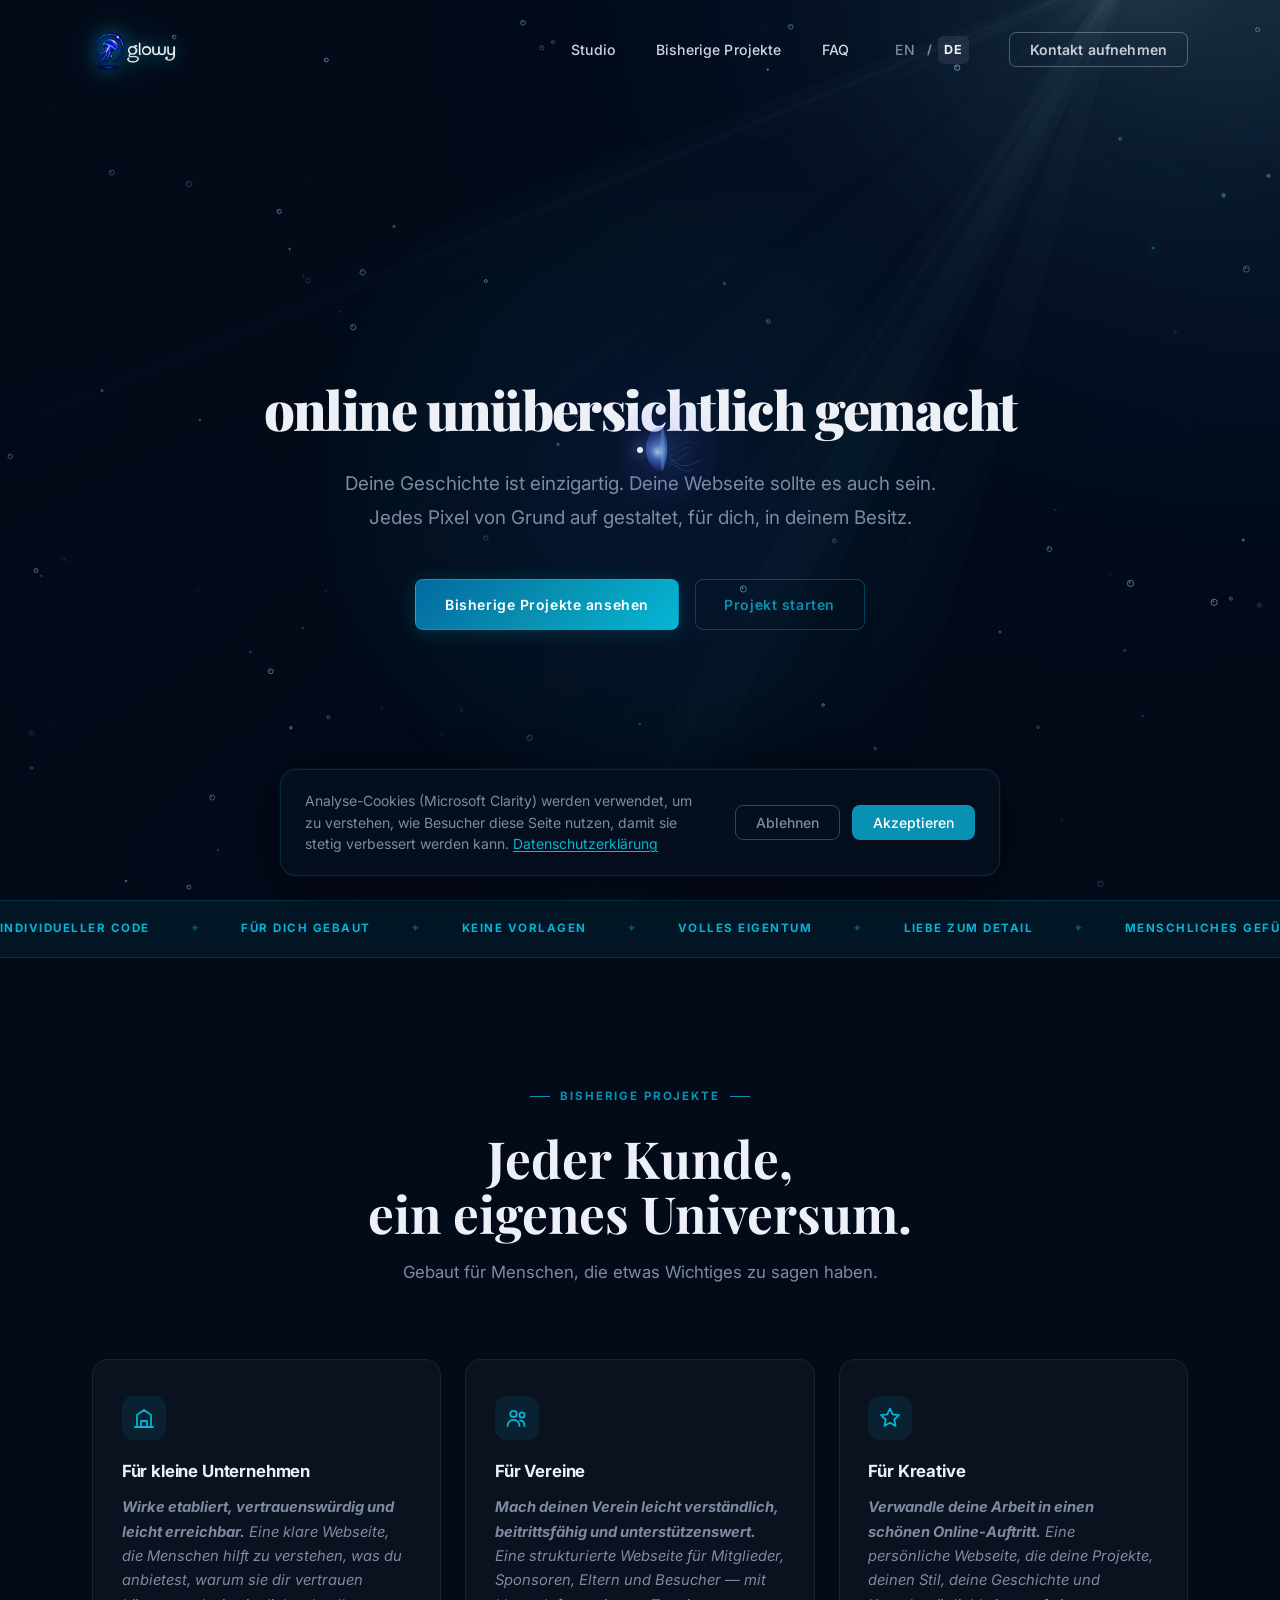
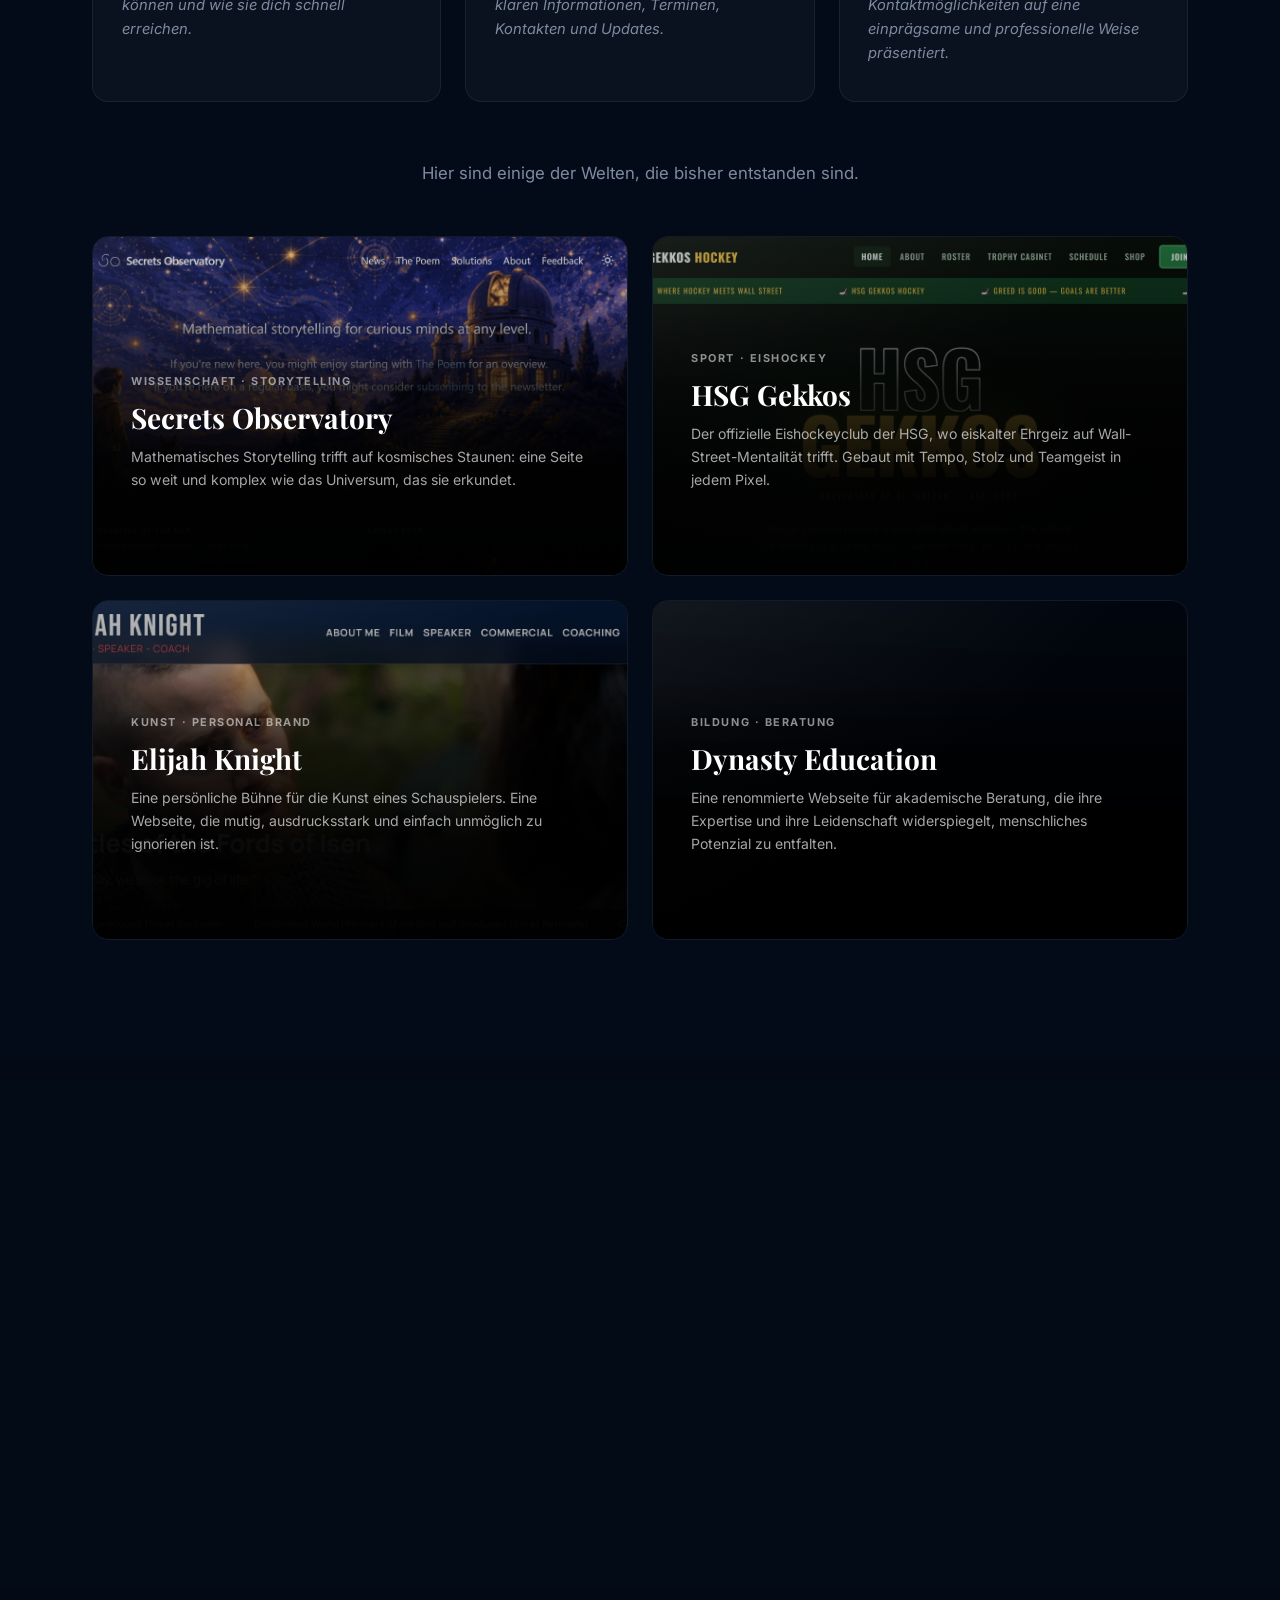
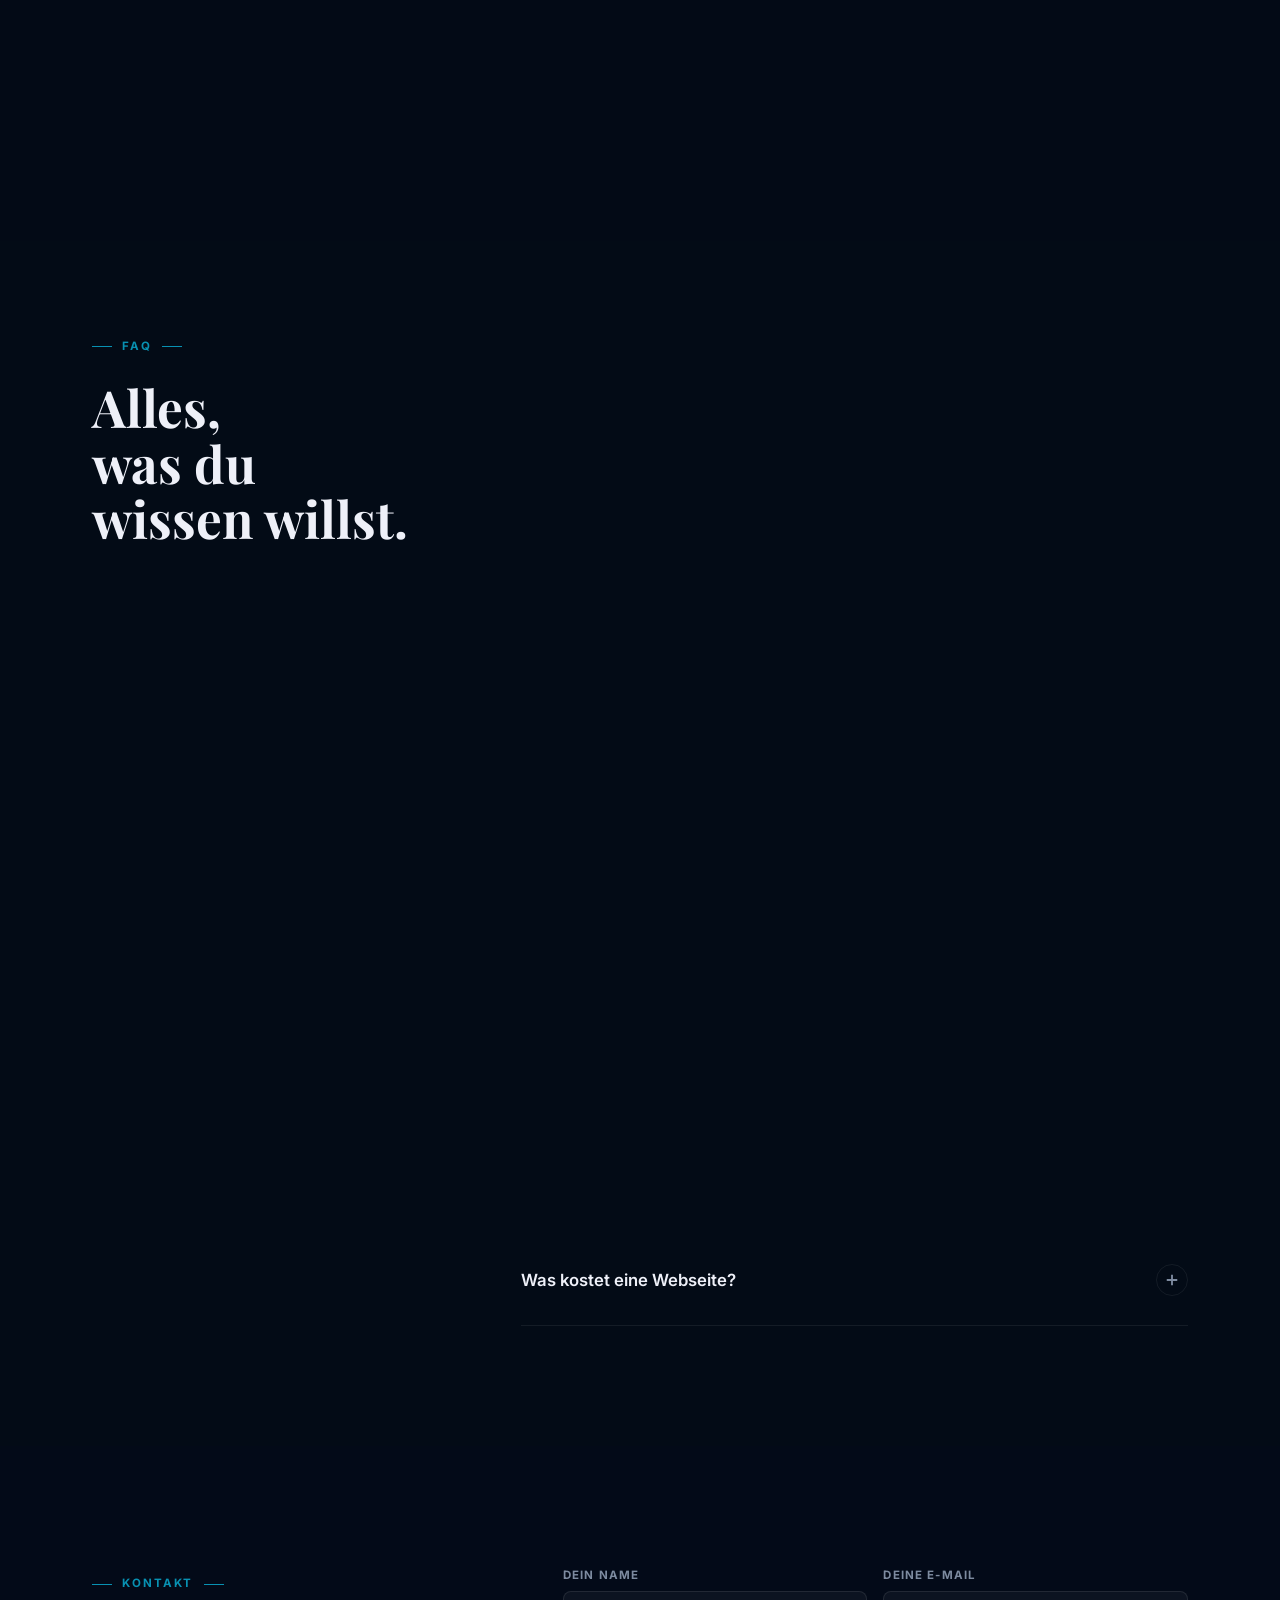
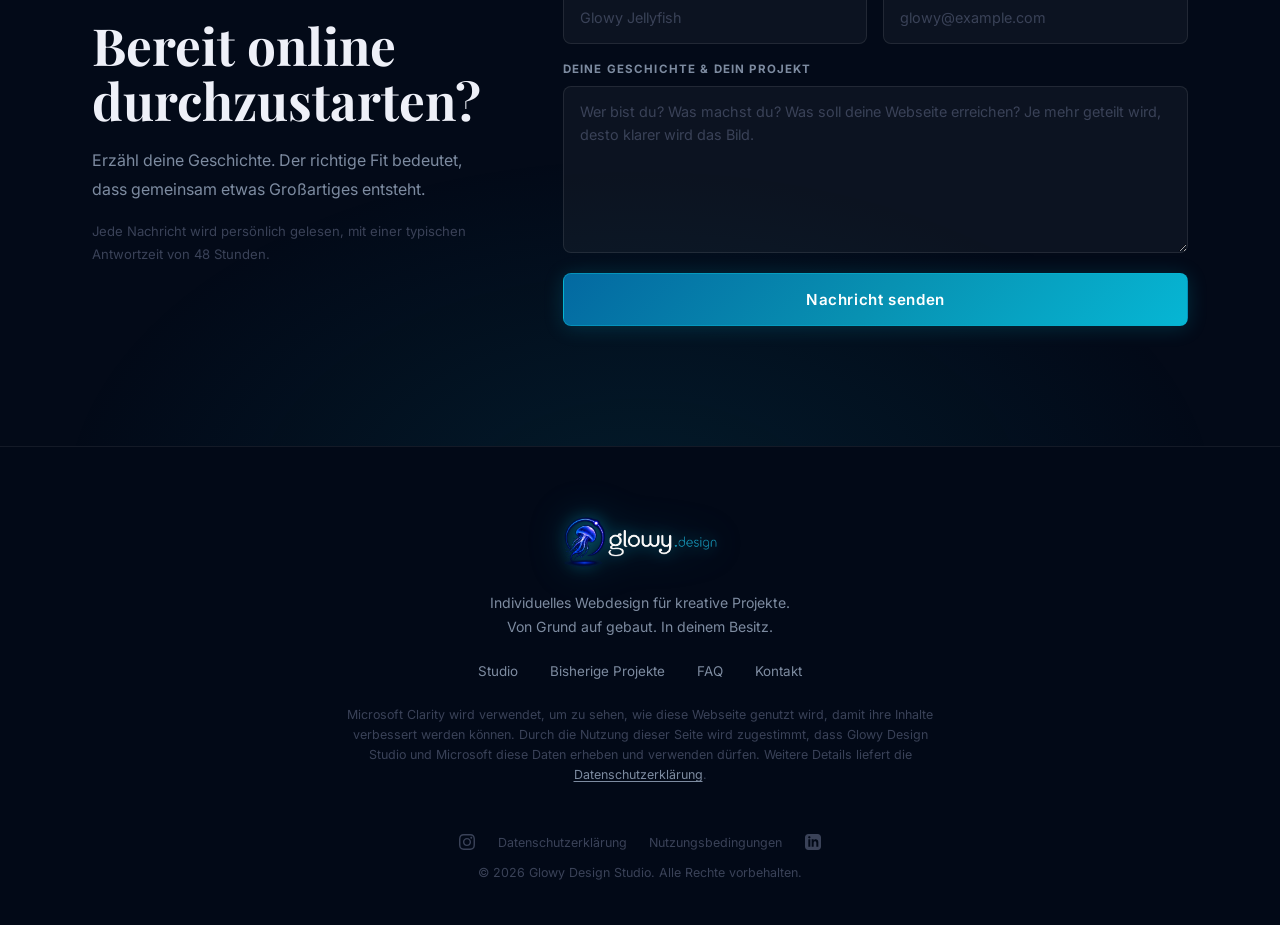
==== de/index.html @ 12031806 "german text adjusted" ====
<!DOCTYPE html>
<html lang="de">
<head>
  <meta charset="UTF-8">
  <meta name="viewport" content="width=device-width, initial-scale=1.0">
  <title>Glowy Design Studio │ Individuelles Webdesign für Kreative</title>
  <meta name="description" content="Individuelle Webseiten für Wissenschaftler, Sportler, Künstler und Kreative. Von Grund auf gebaut, auf dich zugeschnitten, in deinem Besitz.">
  <link rel="canonical" href="https://glowy.design/de/">
  <link rel="alternate" hreflang="en" href="https://glowy.design/">
  <link rel="alternate" hreflang="de" href="https://glowy.design/de/">
  <link rel="alternate" hreflang="x-default" href="https://glowy.design/">
  <meta name="robots" content="index, follow">
  <meta name="theme-color" content="#030a18">
  <meta property="og:type" content="website">
  <meta property="og:site_name" content="Glowy Design Studio">
  <meta property="og:title" content="Glowy Design Studio │ Individuelles Webdesign für Kreative">
  <meta property="og:description" content="Individuelle Webseiten für Wissenschaftler, Sportler, Künstler und Kreative. Von Grund auf gebaut, auf dich zugeschnitten, in deinem Besitz.">
  <meta property="og:url" content="https://glowy.design/de/">
  <meta property="og:image" content="https://glowy.design/Assets/Logo/LogoGlowyDesign.jpg">
  <meta property="og:locale" content="de_DE">
  <meta property="og:locale:alternate" content="en_US">
  <meta name="twitter:card" content="summary_large_image">
  <meta name="twitter:title" content="Glowy Design Studio │ Individuelles Webdesign für Kreative">
  <meta name="twitter:description" content="Individuelle Webseiten für Wissenschaftler, Sportler, Künstler und Kreative. Von Grund auf gebaut, auf dich zugeschnitten, in deinem Besitz.">
  <meta name="twitter:image" content="https://glowy.design/Assets/Logo/LogoGlowyDesign.jpg">
  <link rel="icon" href="../Assets/Logo/transparentglowyfavicon.png" type="image/png">
  <link rel="preconnect" href="https://fonts.googleapis.com">
  <link rel="preconnect" href="https://fonts.gstatic.com" crossorigin>
  <link href="https://fonts.googleapis.com/css2?family=Playfair+Display:ital,wght@0,700;0,900;1,700&family=Inter:wght@300;400;500;600;700&display=swap" rel="stylesheet">
  <link rel="stylesheet" href="../style.css">
  <script type="application/ld+json">
  {
    "@context": "https://schema.org",
    "@type": "ProfessionalService",
    "name": "Glowy Design Studio",
    "url": "https://glowy.design/de/",
    "logo": "https://glowy.design/Assets/Logo/LogoGlowyDesign.jpg",
    "image": "https://glowy.design/Assets/Logo/LogoGlowyDesign.jpg",
    "description": "Individuelle Webseiten für Wissenschaftler, Sportler, Künstler und Kreative. Von Grund auf gebaut, auf dich zugeschnitten, in deinem Besitz.",
    "areaServed": "Worldwide",
    "availableLanguage": ["English", "German"],
    "sameAs": [
      "https://www.instagram.com/glowy.jellyfish?igsh=MWVpdTN0enRxMTg2bg==",
      "https://www.linkedin.com/company/glowy-design/"
    ]
  }
  </script>
</head>
<body>

  <div class="cursor" id="cursor"></div>
  <div class="cursor-ring" id="cursorRing"></div>

  <!-- NAV -->
  <nav id="navbar">
    <div class="nav-container">
      <a href="#hero" class="logo-img"><img src="../Assets/Logo/transparentglowy.png" alt="Glowy Design Studio"></a>
      <ul class="nav-links" id="navLinks">
        <li class="mobile-nav-brand"><a href="#hero"><img src="../Assets/Logo/transparentglowy.png" alt="Glowy Design Studio"></a></li>
        <li><a href="about.html">Studio</a></li>
        <li><a href="#showcase">Bisherige Projekte</a></li>
        <li><a href="#faq">FAQ</a></li>
        <li class="nav-lang"><a href="../index.html" hreflang="en">EN</a><span class="nav-lang-sep">/</span><span class="active" aria-current="true">DE</span></li>
        <li><a href="#contact" class="nav-cta">Kontakt aufnehmen</a></li>
      </ul>
      <button class="nav-toggle" id="navToggle" aria-label="Menü">
        <span></span><span></span><span></span>
      </button>
    </div>
  </nav>

  <!-- HERO -->
  <section id="hero">
    <canvas id="particleCanvas"></canvas>
    <div class="hero-orb"></div>
    <div class="hero-content reveal">
      <h1 class="hero-headline">
        <span id="rotatingWord" class="hero-rotating" data-words="Aufregende Projekte|Wissenschaftler|Sportler|Künstler|Pädagogen|Musiker|Kreative">Aufregende Projekte</span><br>
        online unübersichtlich gemacht
      </h1>
      <p class="hero-sub">Deine Geschichte ist einzigartig. Deine Webseite sollte es auch sein.<br>Jedes Pixel von Grund auf gestaltet, für dich, in deinem Besitz.</p>
      <div class="hero-ctas">
        <a href="#showcase" class="btn btn-primary">Bisherige Projekte ansehen</a>
        <a href="#contact" class="btn btn-ghost">Projekt starten</a>
      </div>
    </div>
    <div class="hero-scroll"><div class="scroll-line"></div></div>
  </section>

  <!-- MARQUEE -->
  <div class="marquee-band" aria-hidden="true">
    <div class="marquee-track">
      <span>Individueller Code</span><span class="mdot">✦</span>
      <span>Für dich gebaut</span><span class="mdot">✦</span>
      <span>Keine Vorlagen</span><span class="mdot">✦</span>
      <span>Volles Eigentum</span><span class="mdot">✦</span>
      <span>Liebe zum Detail</span><span class="mdot">✦</span>
      <span>Menschliches Gefühl</span><span class="mdot">✦</span>
      <span>Du bist der König</span><span class="mdot">✦</span>
      <span>Individueller Code</span><span class="mdot">✦</span>
      <span>Für dich gebaut</span><span class="mdot">✦</span>
      <span>Keine Vorlagen</span><span class="mdot">✦</span>
      <span>Volles Eigentum</span><span class="mdot">✦</span>
      <span>Liebe zum Detail</span><span class="mdot">✦</span>
      <span>Menschliches Gefühl</span><span class="mdot">✦</span>
      <span>Du bist der König</span><span class="mdot">✦</span>
    </div>
  </div>

  <!-- SHOWCASE -->
  <section id="showcase">
    <div class="container">
      <div class="section-header reveal">
        <span class="eyebrow">Bisherige Projekte</span>
        <h2>Jeder Kunde,<br>ein eigenes Universum.</h2>
        <p class="section-sub">Gebaut für Menschen, die etwas Wichtiges zu sagen haben.</p>
      </div>

      <div class="client-types-grid">
        <div class="client-type-card reveal-item">
          <span class="client-type-icon">
            <svg width="24" height="24" viewBox="0 0 24 24" fill="none" stroke="currentColor" stroke-width="1.8" stroke-linecap="round" stroke-linejoin="round"><path d="M3 21h18M5 21V9l7-5 7 5v12M9 21v-6h6v6"/></svg>
          </span>
          <h4>Für kleine Unternehmen</h4>
          <p><strong>Wirke etabliert, vertrauenswürdig und leicht erreichbar.</strong> Eine klare Webseite, die Menschen hilft zu verstehen, was du anbietest, warum sie dir vertrauen können und wie sie dich schnell erreichen.</p>
        </div>
        <div class="client-type-card reveal-item">
          <span class="client-type-icon">
            <svg width="24" height="24" viewBox="0 0 24 24" fill="none" stroke="currentColor" stroke-width="1.8" stroke-linecap="round" stroke-linejoin="round"><circle cx="8.5" cy="8" r="3.2"/><circle cx="17" cy="9" r="2.6"/><path d="M2.5 20c0-3.6 2.7-6.2 6-6.2s6 2.6 6 6.2"/><path d="M15 14.3c2.6.2 4.5 2.5 4.5 5.7"/></svg>
          </span>
          <h4>Für Vereine</h4>
          <p><strong>Mach deinen Verein leicht verständlich, beitrittsfähig und unterstützenswert.</strong> Eine strukturierte Webseite für Mitglieder, Sponsoren, Eltern und Besucher — mit klaren Informationen, Terminen, Kontakten und Updates.</p>
        </div>
        <div class="client-type-card reveal-item">
          <span class="client-type-icon">
            <svg width="24" height="24" viewBox="0 0 24 24" fill="none" stroke="currentColor" stroke-width="1.8" stroke-linecap="round" stroke-linejoin="round"><path d="M12 2.5l2.7 5.9 6.3.7-4.7 4.4 1.3 6.4-5.6-3.2-5.6 3.2 1.3-6.4-4.7-4.4 6.3-.7z"/></svg>
          </span>
          <h4>Für Kreative</h4>
          <p><strong>Verwandle deine Arbeit in einen schönen Online-Auftritt.</strong> Eine persönliche Webseite, die deine Projekte, deinen Stil, deine Geschichte und Kontaktmöglichkeiten auf eine einprägsame und professionelle Weise präsentiert.</p>
        </div>
      </div>

      <p class="showcase-lead reveal">Hier sind einige der Welten, die bisher entstanden sind.</p>

      <div class="projects-grid">

        <a href="https://secretsobservatory.com/" target="_blank" rel="noopener" class="project-card reveal-item">
          <div class="card-bg" style="background-image:linear-gradient(rgba(0,0,0,0.15),rgba(0,0,0,0.15)),url('../Assets/SecretsObservatory.png');background-size:cover;background-position:center top;"></div>
          <div class="card-shine"></div>
          <div class="card-content">
            <span class="card-tag">Wissenschaft · Storytelling</span>
            <h3>Secrets Observatory</h3>
            <p>Mathematisches Storytelling trifft auf kosmisches Staunen: eine Seite so weit und komplex wie das Universum, das sie erkundet.</p>
            <span class="card-link">Website besuchen <svg width="14" height="14" viewBox="0 0 24 24" fill="none" stroke="currentColor" stroke-width="2.5"><path d="M7 17L17 7M17 7H7M17 7v10"/></svg></span>
          </div>
        </a>

        <a href="https://flairysky.github.io/gekkos/" target="_blank" rel="noopener" class="project-card reveal-item">
          <div class="card-bg" style="background-image:linear-gradient(rgba(0,0,0,0.2),rgba(0,0,0,0.2)),url('../Assets/IcehockeyTeam.png');background-size:cover;background-position:center top;"></div>
          <div class="card-shine"></div>
          <div class="card-content">
            <span class="card-tag">Sport · Eishockey</span>
            <h3>HSG Gekkos</h3>
            <p>Der offizielle Eishockeyclub der HSG, wo eiskalter Ehrgeiz auf Wall-Street-Mentalität trifft. Gebaut mit Tempo, Stolz und Teamgeist in jedem Pixel.</p>
            <span class="card-link">Website besuchen <svg width="14" height="14" viewBox="0 0 24 24" fill="none" stroke="currentColor" stroke-width="2.5"><path d="M7 17L17 7M17 7H7M17 7v10"/></svg></span>
          </div>
        </a>

        <a href="https://actorelijahknight.github.io/ActorEliah/" target="_blank" rel="noopener" class="project-card reveal-item">
          <div class="card-bg" style="background-image:linear-gradient(rgba(0,0,0,0.28),rgba(0,0,0,0.28)),url('../Assets/EliahKnight.png');background-size:cover;background-position:center top;"></div>
          <div class="card-shine"></div>
          <div class="card-content">
            <span class="card-tag">Kunst · Personal Brand</span>
            <h3>Elijah Knight</h3>
            <p>Eine persönliche Bühne für die Kunst eines Schauspielers. Eine Webseite, die mutig, ausdrucksstark und einfach unmöglich zu ignorieren ist.</p>
            <span class="card-link">Website besuchen <svg width="14" height="14" viewBox="0 0 24 24" fill="none" stroke="currentColor" stroke-width="2.5"><path d="M7 17L17 7M17 7H7M17 7v10"/></svg></span>
          </div>
        </a>

        <a href="https://dynastyeducation.org/" target="_blank" rel="noopener" class="project-card reveal-item">
          <div class="card-bg" style="background-image:linear-gradient(rgba(0,0,0,0.42),rgba(0,0,0,0.42)),url('../Assets/DynastyEducation.png');background-size:cover;background-position:center top;"></div>
          <div class="card-shine"></div>
          <div class="card-content">
            <span class="card-tag">Bildung · Beratung</span>
            <h3>Dynasty Education</h3>
            <p>Eine renommierte Webseite für akademische Beratung, die ihre Expertise und ihre Leidenschaft widerspiegelt, menschliches Potenzial zu entfalten.</p>
            <span class="card-link">Website besuchen <svg width="14" height="14" viewBox="0 0 24 24" fill="none" stroke="currentColor" stroke-width="2.5"><path d="M7 17L17 7M17 7H7M17 7v10"/></svg></span>
          </div>
        </a>

      </div>
    </div>
  </section>

  <!-- TESTIMONIALS -->
  <section id="testimonials">
    <div class="container">
      <div class="section-header reveal">
        <span class="eyebrow">Referenzen</span>
        <h2>Was Kunden<br>sagen.</h2>
      </div>
      <div class="testimonial-grid">
        <div class="testimonial-card reveal-item">
          <span class="quote-mark" aria-hidden="true">
            <svg width="30" height="24" viewBox="0 0 30 24" fill="currentColor"><path d="M0 24V13.8C0 5.4 4.8 0.6 12.6 0L13.5 3.6C8.4 4.5 6 7.2 6 11.4H12.6V24H0ZM17.4 24V13.8C17.4 5.4 22.2 0.6 30 0L30.9 3.6C25.8 4.5 23.4 7.2 23.4 11.4H30V24H17.4Z"/></svg>
          </span>
          <p class="testimonial-text">„Arbeiten zusammen war so reibungs- und problemlos, dass ich dich einfach jedem immer weiter empfehlen muss.“</p>
          <div class="testimonial-author">
            <span class="testimonial-name">Elijah Knight</span>
            <span class="testimonial-role">Schauspieler</span>
          </div>
        </div>
      </div>
    </div>
  </section>

  <!-- FAQ -->
  <section id="faq">
    <div class="container">
      <div class="faq-layout">
        <div class="faq-header reveal-left">
          <span class="eyebrow">FAQ</span>
          <h2>Alles,<br>was du<br>wissen willst.</h2>
        </div>
        <div class="faq-items">

          <div class="faq-item reveal-item">
            <button class="faq-q" aria-expanded="false">
              Wie funktioniert das?
              <span class="faq-icon">
                <svg width="18" height="18" viewBox="0 0 24 24" fill="none" stroke="currentColor" stroke-width="2.5"><path d="M12 5v14M5 12h14"/></svg>
              </span>
            </button>
            <div class="faq-a">
              <div class="faq-ai">
                <p>Der Prozess dreht sich vollständig um dich — keine Vorlage, kein Trend, kein Algorithmus. So läuft es ab:</p>
                <ul>
                  <li><strong>Tiefes Verständnis.</strong> Der Anfang ist, dich kennenzulernen: deine Persönlichkeit, deine Ziele und deine Ästhetik. Was du der Welt mitteilen möchtest, wird verstanden, bevor auch nur eine Zeile geschrieben wird.</li>
                  <li><strong>Von Grund auf gebaut.</strong> Jede Zeile Code, jede Designentscheidung, jede Animation wird von Grund auf erschaffen. Vorlagen oder vorgefertigte Komponenten kommen niemals zum Einsatz.</li>
                  <li><strong>Du besitzt alles vollständig.</strong> Sobald deine Seite fertig ist, werden dir alle Dateien übergeben. Sie gehört dir, ohne Bedingungen, ohne Plattformbindung.</li>
                  <li><strong>Du hast die Kontrolle.</strong> Aktualisiere sie selbst, wann immer du willst, oder gib es für eine kleine monatliche Gebühr in Auftrag. Geschickte Inhalte (News, Fotos, Updates) werden schnell und schön umgesetzt.</li>
                  <li><strong>Analytics, die wirklich zählen.</strong> Tracking wird eingerichtet, damit du genau siehst, wie deine Seite performt. So siehst du, wer sie besucht, womit sie sich beschäftigen und wo du dich verbessern kannst. Daten treiben jede Weiterentwicklung an.</li>
                  <li><strong>Stetige Weiterentwicklung.</strong> Während du wächst, kann deine Webseite mitwachsen. Unterstützung steht jederzeit für Anpassungen und neue Kapitel zur Verfügung, wann immer sie gebraucht wird.</li>
                </ul>
              </div>
            </div>
          </div>

          <div class="faq-item reveal-item">
            <button class="faq-q" aria-expanded="false">
              Warum Glowy Design Studio?
              <span class="faq-icon">
                <svg width="18" height="18" viewBox="0 0 24 24" fill="none" stroke="currentColor" stroke-width="2.5"><path d="M12 5v14M5 12h14"/></svg>
              </span>
            </button>
            <div class="faq-a">
              <div class="faq-ai">
                <p>Es gibt viele Designer da draußen. Das macht Glowy Design anders:</p>
                <ul>
                  <li><strong>Das menschliche Gefühl, das KI nicht ersetzen kann.</strong> KI kann eine Webseite in Sekunden generieren. Sie kann jedoch deine Geschichte, deine Nuancen und deine Vision nicht verstehen. Menschliches Verständnis schon und genau das kommt hier zum Einsatz.</li>
                  <li><strong>Niemals Vorlagen.</strong> Deine Webseite wird nie wie die eines anderen aussehen. Alles wird individuell für dich von Grund auf entworfen und gebaut.</li>
                  <li><strong>Du besitzt alles.</strong> Das ist kein Plattform-Abo. Du erhältst die vollständige Codebasis und besitzt sie uneingeschränkt.</li>
                  <li><strong>Besessene Liebe zum Detail.</strong> Ein Blick auf die bisherigen Arbeiten zeigt es: jedes Element, jede Interaktion ist bewusst gestaltet. Veröffentlicht wird nur, worauf man stolz sein kann.</li>
                  <li><strong>Marketing inklusive.</strong> Eine schöne Webseite ist nur die halbe Geschichte. Gebaut wird mit deiner Zielgruppe im Blick, damit deine Seite hart für dich arbeitet.</li>
                  <li><strong>Schnelle, reaktionsfreudige Updates.</strong> Musst du News hinzufügen, eine Bio auffrischen oder einen Abschnitt aktualisieren? Deine Seite bleibt schnell und aktuell.</li>
                </ul>
              </div>
            </div>
          </div>

          <div class="faq-item reveal-item">
            <button class="faq-q" aria-expanded="false">
              Wird jedes Projekt angenommen?
              <span class="faq-icon">
                <svg width="18" height="18" viewBox="0 0 24 24" fill="none" stroke="currentColor" stroke-width="2.5"><path d="M12 5v14M5 12h14"/></svg>
              </span>
            </button>
            <div class="faq-a">
              <div class="faq-ai">
                <p>Ehrlich gesagt? Nein — und zwar mit Stolz.</p>
                <p>Nur sehr wenige Projekte werden angenommen, weil jeder Kunde volle, ungeteilte Aufmerksamkeit verdient. Die Auswahl erfolgt sorgfältig — nicht um exklusiv zu wirken, sondern weil Qualität echten Fokus und eine echte Verbindung erfordert.</p>
                <p>Bevor überhaupt etwas beginnt, sollen deine Welt, dein Publikum und deine Ambitionen wirklich verstanden werden. Wie die bisherigen Arbeiten zeigen, wird auf jedes kleine Detail, jede Nuance, jedes Element bis zur Perfektion geachtet. Dieses Maß an Sorgfalt ist schlicht nicht möglich, wenn Dutzende Projekte gleichzeitig jongliert werden.</p>
                <p>Wenn du deine Arbeit ernst nimmst und einen Webauftritt möchtest, der das widerspiegelt, ist eine Nachricht jederzeit willkommen.</p>
              </div>
            </div>
          </div>

          <div class="faq-item reveal-item">
            <button class="faq-q" aria-expanded="false">
              Wie sieht das Preismodell aus?
              <span class="faq-icon">
                <svg width="18" height="18" viewBox="0 0 24 24" fill="none" stroke="currentColor" stroke-width="2.5"><path d="M12 5v14M5 12h14"/></svg>
              </span>
            </button>
            <div class="faq-a">
              <div class="faq-ai">
                <p>Da jedes Projekt sehr individuell ist, gibt es kein einzelnes, standardisiertes Preismodell.</p>
                <p>Die individuellen Bedürfnisse und Erwartungen jedes Kunden stehen im Vordergrund, weshalb die Details jedes Projekts persönlich besprochen werden.</p>
              </div>
            </div>
          </div>

          <div class="faq-item reveal-item">
            <button class="faq-q" aria-expanded="false">
              Kommen KI-Tools bei der Arbeit zum Einsatz?
              <span class="faq-icon">
                <svg width="18" height="18" viewBox="0 0 24 24" fill="none" stroke="currentColor" stroke-width="2.5"><path d="M12 5v14M5 12h14"/></svg>
              </span>
            </button>
            <div class="faq-a">
              <div class="faq-ai">
                <p>Ja, denn darauf zu verzichten würde zu Ineffizienzen, deutlich höheren Kosten für Kunden und verpassten Chancen führen.</p>
                <p>Der eigentliche Mehrwert liegt jedoch in dem persönlichen Gefühl und im Verständnis, nicht in dem, was KI-Tools erzeugen. Diese kommen gezielt zum Einsatz, um den Workflow zu optimieren und schneller zu iterieren, unter anderem.</p>
              </div>
            </div>
          </div>

          <div class="faq-item reveal-item">
            <button class="faq-q" aria-expanded="false">
              Gehört mir die Webseite, sobald sie fertig ist?
              <span class="faq-icon">
                <svg width="18" height="18" viewBox="0 0 24 24" fill="none" stroke="currentColor" stroke-width="2.5"><path d="M12 5v14M5 12h14"/></svg>
              </span>
            </button>
            <div class="faq-a">
              <div class="faq-ai">
                <p>Ja. Deine Webseite gehört vollständig dir. Du besitzt den Code, die Inhalte, die Design-Assets und alle finalen Dateien, die für dein Projekt erstellt wurden.</p>
              </div>
            </div>
          </div>

          <div class="faq-item reveal-item">
            <button class="faq-q" aria-expanded="false">
              Kommen Vorlagen zum Einsatz?
              <span class="faq-icon">
                <svg width="18" height="18" viewBox="0 0 24 24" fill="none" stroke="currentColor" stroke-width="2.5"><path d="M12 5v14M5 12h14"/></svg>
              </span>
            </button>
            <div class="faq-a">
              <div class="faq-ai">
                <p>Nein. Generische Vorlagen werden nicht einfach ausgefüllt. Jede Webseite wird individuell um dein Projekt, deine Geschichte und dein Publikum herum gestaltet.</p>
              </div>
            </div>
          </div>

          <div class="faq-item reveal-item">
            <button class="faq-q" aria-expanded="false">
              Kann die Webseite mehrsprachig sein?
              <span class="faq-icon">
                <svg width="18" height="18" viewBox="0 0 24 24" fill="none" stroke="currentColor" stroke-width="2.5"><path d="M12 5v14M5 12h14"/></svg>
              </span>
            </button>
            <div class="faq-a">
              <div class="faq-ai">
                <p>Ja. Mehrsprachige Webseiten können für Kunden erstellt werden, die ein Publikum in verschiedenen Sprachen erreichen möchten, zum Beispiel Englisch und Deutsch, oder Deutsch und Französisch.</p>
              </div>
            </div>
          </div>

          <div class="faq-item reveal-item">
            <button class="faq-q" aria-expanded="false">
              Gibt es auch Unterstützung bei Text und Struktur?
              <span class="faq-icon">
                <svg width="18" height="18" viewBox="0 0 24 24" fill="none" stroke="currentColor" stroke-width="2.5"><path d="M12 5v14M5 12h14"/></svg>
              </span>
            </button>
            <div class="faq-a">
              <div class="faq-ai">
                <p>Ja. Unterstützung gibt es bei der Struktur, der Botschaft und den Formulierungen der Webseite, damit Besucher schnell verstehen, wer du bist, was du anbietest und wie sie dich erreichen können.</p>
              </div>
            </div>
          </div>

          <div class="faq-item reveal-item">
            <button class="faq-q" aria-expanded="false">
              Gibt es Support nach dem Launch?
              <span class="faq-icon">
                <svg width="18" height="18" viewBox="0 0 24 24" fill="none" stroke="currentColor" stroke-width="2.5"><path d="M12 5v14M5 12h14"/></svg>
              </span>
            </button>
            <div class="faq-a">
              <div class="faq-ai">
                <p>Ja. Monatliche, wöchentliche und Priority-Care-Pläne stehen für Kunden bereit, die regelmäßige Updates, Wartung oder Support wünschen, nachdem die Webseite online ist.</p>
              </div>
            </div>
          </div>

          <div class="faq-item reveal-item">
            <button class="faq-q" aria-expanded="false">
              Was kostet eine Webseite?
              <span class="faq-icon">
                <svg width="18" height="18" viewBox="0 0 24 24" fill="none" stroke="currentColor" stroke-width="2.5"><path d="M12 5v14M5 12h14"/></svg>
              </span>
            </button>
            <div class="faq-a">
              <div class="faq-ai">
                <p>Projekte starten in der Regel bei <strong>CHF 990</strong> für eine reduzierte One-Page-Webseite. Die meisten vollständigen Webseiten liegen zwischen <strong>CHF 2'500 und CHF 4'500</strong>, abhängig von der Anzahl der Seiten, dem Inhalt, Animationen und technischen Anforderungen.</p>
                <p>Vollwertige Flagship-Markenerlebnisse, inklusive individueller visueller Ausrichtung, Logo-Verfeinerung, Animationen oder mehrsprachigem Setup, starten in der Regel bei <strong>CHF 4'500</strong>.</p>
                <p>Nach einem kurzen Gespräch erhältst du ein klares Festpreisangebot, bevor das Projekt beginnt.</p>
              </div>
            </div>
          </div>

        </div>
      </div>
    </div>
  </section>

  <!-- CONTACT -->
  <section id="contact">
    <div class="contact-glow"></div>
    <div class="container">
      <div class="contact-layout">
        <div class="contact-info reveal-left">
          <span class="eyebrow">Kontakt</span>
          <h2>Bereit online<br>durchzustarten?</h2>
          <p>Erzähl deine Geschichte. Der richtige Fit bedeutet, dass gemeinsam etwas Großartiges entsteht.</p>
          <p class="contact-note">Jede Nachricht wird persönlich gelesen, mit einer typischen Antwortzeit von 48 Stunden.</p>
        </div>
        <div class="reveal-right">
          <form action="https://formspree.io/f/xzdlgdgo" method="POST" class="contact-form">
            <div class="form-row">
              <div class="form-group">
                <label for="cf-name">Dein Name</label>
                <input type="text" id="cf-name" name="name" placeholder="Glowy Jellyfish" required>
              </div>
              <div class="form-group">
                <label for="cf-email">Deine E-Mail</label>
                <input type="email" id="cf-email" name="email" placeholder="glowy@example.com" required>
              </div>
            </div>
            <div class="form-group">
              <label for="cf-msg">Deine Geschichte &amp; dein Projekt</label>
              <textarea id="cf-msg" name="message" rows="6" placeholder="Wer bist du? Was machst du? Was soll deine Webseite erreichen? Je mehr geteilt wird, desto klarer wird das Bild." required></textarea>
            </div>
            <button type="submit" class="btn btn-primary btn-lg">Nachricht senden</button>
          </form>
        </div>
      </div>
    </div>
  </section>

  <!-- FOOTER -->
  <footer>
    <div class="container">
      <div class="footer-inner">
        <a href="#hero" class="footer-logo"><img src="../Assets/Logo/glowy_design_hex158FB0_TRUE_TRANSPARENT.png" alt="Glowy Design Studio"></a>
        <p class="footer-tagline">Individuelles Webdesign für kreative Projekte.<br>Von Grund auf gebaut. In deinem Besitz.</p>
        <nav class="footer-nav">
          <a href="#about">Studio</a>
          <a href="#showcase">Bisherige Projekte</a>
          <a href="#faq">FAQ</a>
          <a href="#contact">Kontakt</a>
        </nav>
        <p class="footer-clarity">Microsoft Clarity wird verwendet, um zu sehen, wie diese Webseite genutzt wird, damit ihre Inhalte verbessert werden können. Durch die Nutzung dieser Seite wird zugestimmt, dass Glowy Design Studio und Microsoft diese Daten erheben und verwenden dürfen. Weitere Details liefert die <a href="privacy.html">Datenschutzerklärung</a>.</p>
        <div class="footer-bottom">
          <nav class="footer-legal">
            <a href="https://www.instagram.com/glowy.jellyfish?igsh=MWVpdTN0enRxMTg2bg==" target="_blank" rel="noopener noreferrer" class="footer-social-link" aria-label="Glowy Design Studio auf Instagram">
              <svg xmlns="http://www.w3.org/2000/svg" width="16" height="16" viewBox="0 0 24 24" fill="currentColor" aria-hidden="true"><path d="M12 2.163c3.204 0 3.584.012 4.85.07 3.252.148 4.771 1.691 4.919 4.919.058 1.265.069 1.645.069 4.849 0 3.205-.012 3.584-.069 4.849-.149 3.225-1.664 4.771-4.919 4.919-1.266.058-1.644.07-4.85.07-3.204 0-3.584-.012-4.849-.07-3.26-.149-4.771-1.699-4.919-4.92-.058-1.265-.07-1.644-.07-4.849 0-3.204.013-3.583.07-4.849.149-3.227 1.664-4.771 4.919-4.919 1.266-.057 1.645-.069 4.849-.069zm0-2.163c-3.259 0-3.667.014-4.947.072-4.358.2-6.78 2.618-6.98 6.98-.059 1.281-.073 1.689-.073 4.948 0 3.259.014 3.668.072 4.948.2 4.358 2.618 6.78 6.98 6.98 1.281.058 1.689.072 4.948.072 3.259 0 3.668-.014 4.948-.072 4.354-.2 6.782-2.618 6.979-6.98.059-1.28.073-1.689.073-4.948 0-3.259-.014-3.667-.072-4.947-.196-4.354-2.617-6.78-6.979-6.98-1.281-.059-1.69-.073-4.949-.073zm0 5.838c-3.403 0-6.162 2.759-6.162 6.162s2.759 6.163 6.162 6.163 6.162-2.759 6.162-6.163c0-3.403-2.759-6.162-6.162-6.162zm0 10.162c-2.209 0-4-1.79-4-4 0-2.209 1.791-4 4-4s4 1.791 4 4c0 2.21-1.791 4-4 4zm6.406-11.845c-.796 0-1.441.645-1.441 1.44s.645 1.44 1.441 1.44c.795 0 1.439-.645 1.439-1.44s-.644-1.44-1.439-1.44z"/></svg>
            </a>
            <a href="privacy.html">Datenschutzerklärung</a>
            <a href="terms.html">Nutzungsbedingungen</a>
            <a href="https://www.linkedin.com/company/glowy-design/" target="_blank" rel="noopener noreferrer" class="footer-social-link" aria-label="Glowy Design Studio auf LinkedIn">
              <svg xmlns="http://www.w3.org/2000/svg" width="16" height="16" viewBox="0 0 24 24" fill="currentColor" aria-hidden="true"><path d="M19 0h-14c-2.761 0-5 2.239-5 5v14c0 2.761 2.239 5 5 5h14c2.762 0 5-2.239 5-5v-14c0-2.761-2.238-5-5-5zm-11 19h-3v-11h3v11zm-1.5-12.268c-.966 0-1.75-.79-1.75-1.764s.784-1.764 1.75-1.764 1.75.79 1.75 1.764-.783 1.764-1.75 1.764zm13.5 12.268h-3v-5.604c0-3.368-4-3.113-4 0v5.604h-3v-11h3v1.765c1.396-2.586 7-2.777 7 2.476v6.759z"/></svg>
            </a>
          </nav>
          <p class="footer-copy">© 2026 Glowy Design Studio. Alle Rechte vorbehalten.</p>
        </div>
      </div>
    </div>
  </footer>

  <!-- COOKIE BANNER -->
  <div id="cookieBanner" class="cookie-banner" role="region" aria-label="Cookie-Einwilligung">
    <div class="cookie-banner-inner">
      <p class="cookie-text">
        Analyse-Cookies (Microsoft Clarity) werden verwendet, um zu verstehen, wie Besucher diese Seite nutzen, damit sie stetig verbessert werden kann.
        <a href="privacy.html" class="cookie-link">Datenschutzerklärung</a>
      </p>
      <div class="cookie-actions">
        <button id="cookieReject" class="btn-cookie btn-cookie-reject">Ablehnen</button>
        <button id="cookieAccept" class="btn-cookie btn-cookie-accept">Akzeptieren</button>
      </div>
    </div>
  </div>

  <script src="../script.js"></script>
</body>
</html>
---- style.css ----
/* ===== VARIABLES & RESET ===== */
:root {
  --bg:       #030a18;
  --bg-alt:   #060f1e;
  --primary:  #0891b2;
  --p-dim:    rgba(8,145,178,0.12);
  --p-glow:   rgba(8,145,178,0.35);
  --accent:   #06B6D4;
  --text:     #EEF0F8;
  --muted:    #7D8BA0;
  --dim:      #3A4258;
  --card-bg:  rgba(255,255,255,0.03);
  --card-bd:  rgba(255,255,255,0.07);
  --fh:       'Playfair Display', Georgia, serif;
  --fb:       'Inter', system-ui, sans-serif;
  --mw:       1160px;
  --sp:       120px;
  --r:        16px;
  --ease:     0.35s ease;
}

*, *::before, *::after { box-sizing: border-box; margin: 0; padding: 0; }
html { scroll-behavior: smooth; font-size: 16px; }
body {
  background: var(--bg);
  color: var(--text);
  font-family: var(--fb);
  line-height: 1.7;
  overflow-x: hidden;
  -webkit-font-smoothing: antialiased;
}
a { color: inherit; text-decoration: none; }
ul { list-style: none; }
button { cursor: pointer; border: none; background: none; font-family: inherit; color: inherit; }
img, svg { display: block; }

/* ===== CUSTOM CURSOR ===== */
.cursor {
  width: 8px; height: 8px;
  background: var(--primary);
  border-radius: 50%;
  position: fixed; top: 0; left: 0;
  pointer-events: none; z-index: 9999;
  transform: translate(-50%,-50%);
}
.cursor-ring {
  width: 34px; height: 34px;
  border: 1.5px solid rgba(8,145,178,0.5);
  border-radius: 50%;
  position: fixed; top: 0; left: 0;
  pointer-events: none; z-index: 9998;
  transform: translate(-50%,-50%);
  transition: width 0.3s, height 0.3s, opacity 0.3s;
}
.cursor-ring.grow { width: 54px; height: 54px; opacity: 0.5; }

/* ===== UTILITIES ===== */
.container { max-width: var(--mw); margin: 0 auto; padding: 0 2rem; }

.eyebrow {
  display: inline-flex;
  align-items: center;
  gap: 0.65rem;
  font-size: 0.72rem;
  font-weight: 700;
  letter-spacing: 0.16em;
  text-transform: uppercase;
  color: var(--primary);
  margin-bottom: 1.5rem;
}
.eyebrow::before, .eyebrow::after {
  content: '';
  display: block;
  width: 20px; height: 1px;
  background: var(--primary);
  flex-shrink: 0;
}

h2 {
  font-family: var(--fh);
  font-size: clamp(2.4rem, 4vw, 3.8rem);
  font-weight: 700;
  line-height: 1.08;
  color: var(--text);
}
h2 em { font-style: italic; color: var(--primary); }
h3 { font-family: var(--fh); font-size: 1.8rem; font-weight: 700; line-height: 1.2; }
p { color: var(--muted); line-height: 1.8; }

.btn {
  display: inline-flex;
  align-items: center;
  gap: 0.6rem;
  padding: 0.78rem 1.8rem;
  border-radius: 8px;
  font-weight: 600;
  font-size: 0.875rem;
  transition: all var(--ease);
  letter-spacing: 0.04em;
  position: relative;
  overflow: hidden;
}
.btn-primary {
  background: linear-gradient(135deg, #0369a1 0%, #0891b2 50%, #06b6d4 100%);
  color: #ffffff;
  border: 1px solid rgba(6,182,212,0.5);
  box-shadow: 0 2px 20px rgba(6,182,212,0.2);
}
.btn-primary:hover {
  background: linear-gradient(135deg, #0284c7 0%, #06b6d4 50%, #22d3ee 100%);
  transform: translateY(-2px);
  box-shadow: 0 6px 32px rgba(6,182,212,0.38);
}
.btn-ghost {
  background: transparent;
  border: 1px solid rgba(6,182,212,0.32);
  color: rgba(6,182,212,0.78);
}
.btn-ghost:hover {
  border-color: rgba(6,182,212,0.65);
  color: #22d3ee;
  background: rgba(6,182,212,0.08);
  transform: translateY(-2px);
}
.btn-lg { padding: 1rem 2.4rem; font-size: 0.95rem; }

/* ===== SCROLL REVEAL ===== */
.reveal        { opacity:0; transform:translateY(32px); transition:opacity 0.8s ease, transform 0.8s ease; }
.reveal-left   { opacity:0; transform:translateX(-40px); transition:opacity 0.8s ease, transform 0.8s ease; }
.reveal-right  { opacity:0; transform:translateX(40px);  transition:opacity 0.8s ease, transform 0.8s ease; }
.reveal-item   { opacity:0; transform:translateY(20px); transition:opacity 0.7s ease, transform 0.7s ease; }
.reveal.v, .reveal-left.v, .reveal-right.v, .reveal-item.v { opacity:1; transform:translate(0); }
.reveal-item:nth-child(1){transition-delay:0.05s}
.reveal-item:nth-child(2){transition-delay:0.15s}
.reveal-item:nth-child(3){transition-delay:0.25s}
.reveal-item:nth-child(4){transition-delay:0.35s}
.reveal-item:nth-child(5){transition-delay:0.45s}
.reveal-item:nth-child(6){transition-delay:0.55s}

/* ===== LOGO IMAGE ===== */
.logo-img {
  display: flex;
  align-items: center;
}
.logo-img img {
  height: 44px;
  width: auto;
  display: block;
  filter: drop-shadow(0 0 8px rgba(8,145,178,0.65)) drop-shadow(0 0 18px rgba(8,145,178,0.3));
  transition: filter var(--ease), transform var(--ease);
}
.logo-img:hover img {
  filter: drop-shadow(0 0 14px rgba(8,145,178,0.9)) drop-shadow(0 0 28px rgba(8,145,178,0.55));
  transform: scale(1.04);
}

/* ===== NAVBAR ===== */
#navbar {
  position: fixed; top: 0; left: 0; right: 0;
  z-index: 500;
  padding: 1.75rem 0;
  transition: padding var(--ease), background var(--ease), border-color var(--ease);
}
#navbar.scrolled {
  padding: 1rem 0;
  background: rgba(7,10,18,0.92);
  backdrop-filter: blur(24px);
  -webkit-backdrop-filter: blur(24px);
  border-bottom: 1px solid var(--card-bd);
}
.nav-container {
  max-width: var(--mw); margin: 0 auto; padding: 0 2rem;
  display: flex; align-items: center; justify-content: space-between;
}
.logo {
  font-family: var(--fh);
  font-size: 1.5rem; font-weight: 700;
  letter-spacing: -0.02em;
}
.logo span { color: var(--primary); }
.nav-links { display: flex; align-items: center; gap: 2.5rem; }
.nav-links a {
  font-size: 0.88rem; font-weight: 500; color: rgba(238,240,248,0.88);
  transition: color var(--ease); letter-spacing: 0.01em;
}
.nav-links a:hover { color: #ffffff; }
.nav-cta {
  background: transparent !important;
  color: rgba(238,240,248,0.82) !important;
  padding: 0.5rem 1.25rem;
  border-radius: 7px;
  font-weight: 600 !important;
  border: 1px solid rgba(255,255,255,0.28) !important;
  box-shadow: none !important;
  letter-spacing: 0.03em;
}
.nav-cta:hover { background: rgba(255,255,255,0.08) !important; border-color: rgba(255,255,255,0.52) !important; color: var(--text) !important; transform: translateY(-1px); }

/* Language switcher */
.nav-lang {
  display: flex; align-items: center; gap: 0.35rem;
  font-size: 0.78rem; font-weight: 700; letter-spacing: 0.04em;
}
.nav-lang span, .nav-lang a {
  padding: 0.2rem 0.4rem;
  border-radius: 5px;
  color: var(--muted);
  transition: color var(--ease), background var(--ease);
}
.nav-lang a:hover { color: var(--text); }
.nav-lang .active { color: var(--text); background: rgba(255,255,255,0.08); }
.nav-lang-sep { color: var(--dim); padding: 0 !important; }
.nav-toggle { display: none; flex-direction: column; gap: 5px; padding: 4px; }
.mobile-nav-brand { display: none; }
#navbar.nav-open {
  backdrop-filter: none !important;
  -webkit-backdrop-filter: none !important;
  background: transparent !important;
  border-bottom: none !important;
}
.nav-toggle span { display: block; width: 24px; height: 2px; background: var(--text); border-radius: 2px; transition: all var(--ease); }

/* ===== HERO ===== */
#hero {
  position: relative;
  min-height: 100vh;
  display: flex; align-items: center; justify-content: center;
  overflow: hidden;
  padding: 8rem 2rem 5rem;
}
#hero::before {
  content: '';
  position: absolute;
  top: -8%; right: -4%;
  width: 62%; height: 72%;
  background: radial-gradient(ellipse at top right,
    rgba(155,228,255,0.15) 0%,
    rgba(75,185,255,0.065) 28%,
    rgba(18,118,200,0.022) 58%,
    transparent 75%
  );
  pointer-events: none;
  z-index: 1;
  animation: heroSunGlow 7s ease-in-out infinite;
}
@keyframes heroSunGlow {
  0%, 100% { opacity: 0.78; }
  50%       { opacity: 1; }
}
#particleCanvas { position: absolute; inset: 0; width: 100%; height: 100%; }

.hero-orb {
  position: absolute;
  top: 15%; left: 50%; transform: translateX(-50%);
  width: 700px; height: 700px;
  border-radius: 50%;
  background: radial-gradient(circle, rgba(40,120,255,0.10) 0%, rgba(6,182,212,0.04) 50%, transparent 70%);
  pointer-events: none;
  animation: orbPulse 7s ease-in-out infinite;
}
@keyframes orbPulse {
  0%,100% { transform: translateX(-50%) scale(1); opacity:0.7; }
  50%      { transform: translateX(-50%) scale(1.18); opacity:1; }
}

.hero-content { position: relative; z-index: 2; text-align: center; max-width: 880px; }

.hero-eyebrow {
  display: inline-block;
  font-size: 0.78rem; font-weight: 700; letter-spacing: 0.18em;
  text-transform: uppercase; color: var(--primary);
  margin-bottom: 2rem;
  padding: 0.4rem 1.1rem;
  border: 1px solid rgba(8,145,178,0.3);
  border-radius: 100px;
  background: rgba(8,145,178,0.06);
  animation: pillowGlow 3.5s ease-in-out infinite;
}
@keyframes pillowGlow {
  0%,100% { box-shadow: 0 0 10px rgba(8,145,178,0.08); }
  50%      { box-shadow: 0 0 22px rgba(8,145,178,0.28); }
}

.hero-headline {
  font-family: var(--fh);
  font-size: clamp(2rem, 4.2vw, 3.8rem);
  font-weight: 900; line-height: 1.08;
  letter-spacing: -0.03em;
  margin-bottom: 1.8rem;
}
.hero-rotating {
  display: inline-block;
  background: linear-gradient(130deg, var(--primary) 0%, var(--accent) 100%);
  -webkit-background-clip: text; -webkit-text-fill-color: transparent;
  background-clip: text;
  min-width: 320px; text-align: center;
  line-height: 1.15;
  padding-bottom: 0.18em;
  margin-bottom: -0.18em;
  transition: opacity 0.25s ease, transform 0.25s ease;
}
.hero-rotating.out { opacity:0; transform: translateY(-14px); }

.hero-sub {
  font-size: clamp(1rem, 1.8vw, 1.18rem);
  color: var(--muted); margin-bottom: 2.8rem; line-height: 1.8;
}
.hero-ctas { display: flex; gap: 1rem; justify-content: center; flex-wrap: wrap; }

.hero-scroll { position: absolute; bottom: 2.5rem; left: 50%; transform: translateX(-50%); z-index: 2; }
.scroll-line {
  width: 1px; height: 56px;
  background: linear-gradient(to bottom, transparent, var(--primary), transparent);
  margin: 0 auto;
  animation: scrollPulse 2.2s ease-in-out infinite;
}
@keyframes scrollPulse {
  0%,100% { opacity:0.2; transform:scaleY(0.7); }
  50%      { opacity:1;   transform:scaleY(1); }
}

/* ===== MARQUEE ===== */
.marquee-band {
  overflow: hidden;
  padding: 1.15rem 0;
  background: rgba(6,182,212,0.07);
  border-top: 1px solid rgba(6,182,212,0.18);
  border-bottom: 1px solid rgba(6,182,212,0.18);
}
.marquee-track {
  display: flex; gap: 2.5rem;
  white-space: nowrap;
  animation: marquee 28s linear infinite;
}
.marquee-track span {
  font-size: 0.72rem; font-weight: 700;
  letter-spacing: 0.13em; text-transform: uppercase;
  color: var(--accent);
}
.mdot { opacity: 0.4 !important; }
@keyframes marquee { 0%{transform:translateX(0)} 100%{transform:translateX(-50%)} }

/* ===== ABOUT ===== */
#about {
  padding: var(--sp) 0;
  background: var(--bg-alt);
  position: relative; overflow: hidden;
}
#about::before {
  content: '';
  position: absolute; top: -160px; right: -160px;
  width: 450px; height: 450px; border-radius: 50%;
  background: radial-gradient(circle, var(--p-dim) 0%, transparent 70%);
  pointer-events: none;
}
.about-grid {
  display: grid;
  grid-template-columns: 1fr 1fr;
  gap: 6rem;
  align-items: center;
}
.about-copy h2 { margin-bottom: 1.5rem; }
.about-copy p { margin-bottom: 1.2rem; }
.about-copy p em { color: var(--text); font-style: italic; }
.pillars {
  display: grid; grid-template-columns: 1fr 1fr;
  gap: 0.6rem; margin-top: 0.5rem;
}
.pillar {
  display: flex; align-items: center; gap: 0.7rem;
  font-size: 0.88rem; font-weight: 500; color: var(--muted);
  padding: 0.6rem 0; border-top: 1px solid var(--card-bd);
}
.pdot { width:6px; height:6px; border-radius:50%; background:var(--primary); flex-shrink:0; }

/* Designer frame */
.about-visual { display: flex; justify-content: center; }
.designer-frame {
  width: 100%; max-width: 500px;
  border-radius: var(--r);
  overflow: hidden;
  border: 1px solid var(--card-bd);
  box-shadow: 0 20px 80px rgba(0,0,0,0.5), 0 0 0 1px rgba(8,145,178,0.08) inset;
}
.designer-frame img { width: 100%; display: block; }

.gif-placeholder {
  background: #050810;
  display: flex; flex-direction: column;
  align-items: center; justify-content: center;
  gap: 1.5rem; padding: 2rem;
  position: relative;
}
.gif-placeholder::before {
  content: '';
  position: absolute; inset: 0;
  background: linear-gradient(135deg, rgba(8,145,178,0.04) 0%, transparent 50%),
              linear-gradient(225deg, rgba(6,182,212,0.04) 0%, transparent 50%);
}

/* Code editor inside placeholder */
.code-editor {
  width: 100%; position: relative; z-index: 1;
  border-radius: 10px; overflow: hidden;
  border: 1px solid rgba(255,255,255,0.08);
  background: #0a0d1a;
  font-family: 'Courier New', Courier, monospace;
  font-size: 0.78rem;
}
.editor-bar {
  display: flex; align-items: center; gap: 0.4rem;
  padding: 0.65rem 0.9rem;
  background: rgba(255,255,255,0.04);
  border-bottom: 1px solid rgba(255,255,255,0.06);
}
.dot { width:10px; height:10px; border-radius:50%; }
.dot.red    { background:#FF5F57; }
.dot.yellow { background:#FFBD2E; }
.dot.green  { background:#28C840; }
.editor-title {
  margin-left: auto; margin-right: auto;
  font-size: 0.7rem; color: var(--muted);
  font-family: var(--fb);
}
.editor-body { padding: 1rem 1.1rem; display: flex; flex-direction: column; gap: 0.3rem; }
.cl { color: #8090A8; line-height: 1.7; white-space: pre; }
.i1 { padding-left: 1.5rem; }
.i2 { padding-left: 3rem; }
.kw  { color: #C084FC; }
.fn  { color: #60A5FA; }
.val { color: #F97316; }
.str { color: #34D399; }
.blink-cursor {
  color: var(--primary);
  animation: blink 1s step-end infinite;
}
@keyframes blink { 0%,100%{opacity:1} 50%{opacity:0} }

.gif-label {
  font-size: 0.76rem; color: var(--muted); letter-spacing: 0.05em;
  position: relative; z-index: 1;
}

/* ===== SHOWCASE ===== */
#showcase { padding: var(--sp) 0; }
.section-header {
  text-align: center; max-width: 620px;
  margin: 0 auto 4.5rem;
}
.section-header h2 { margin-bottom: 1rem; }
.section-sub { font-size: 1.05rem; }

.projects-grid {
  display: grid;
  grid-template-columns: repeat(2, 1fr);
  gap: 1.5rem;
}
.project-card {
  position: relative;
  border-radius: var(--r);
  overflow: hidden;
  display: block;
  border: 1px solid var(--card-bd);
  min-height: 340px;
  transition:
    transform 0.45s cubic-bezier(0.25,0.46,0.45,0.94),
    box-shadow 0.45s ease,
    border-color 0.45s ease;
}
.project-card:hover {
  transform: translateY(-7px) scale(1.012);
  box-shadow: 0 30px 80px rgba(0,0,0,0.55);
}
.project-card-center {
  grid-column: 1 / -1;
  max-width: calc(50% - 0.75rem);
  margin: 0 auto;
}
.card-bg {
  position: absolute; inset: 0;
  transition: transform 0.65s ease;
}
.project-card:hover .card-bg { transform: scale(1.06); }
.card-shine {
  position: absolute; inset: 0;
  background: linear-gradient(135deg, rgba(255,255,255,0.07) 0%, transparent 55%);
  pointer-events: none; z-index: 1;
}
.card-content {
  position: relative; z-index: 2;
  padding: 2.4rem;
  height: 100%;
  display: flex; flex-direction: column; justify-content: flex-end;
  background: linear-gradient(
    to top,
    rgba(0,0,0,0.98) 0%,
    rgba(0,0,0,0.94) 30%,
    rgba(0,0,0,0.72) 55%,
    rgba(0,0,0,0.20) 78%,
    transparent 100%
  );
}
.card-tag {
  display: block;
  font-size: 0.68rem; font-weight: 700;
  letter-spacing: 0.14em; text-transform: uppercase;
  color: rgba(255,255,255,0.55);
  margin-bottom: 0.65rem;
}
.card-content h3 { color: #fff; margin-bottom: 0.65rem; font-size: 1.75rem; }
.card-content p { font-size: 0.88rem; color: rgba(255,255,255,0.65); line-height: 1.65; margin-bottom: 1.1rem; }
.card-link {
  display: inline-flex; align-items: center; gap: 0.35rem;
  font-size: 0.82rem; font-weight: 600; color: rgba(255,255,255,0.9);
  padding-bottom: 0.25rem;
  border-bottom: 1px solid rgba(255,255,255,0.3);
  opacity: 0; transform: translateY(8px);
  transition: opacity 0.3s ease, transform 0.3s ease;
}
.project-card:hover .card-link { opacity:1; transform:translateY(0); }

/* Client types */
.client-types-grid {
  display: grid;
  grid-template-columns: repeat(3, 1fr);
  gap: 1.5rem;
  margin: 0 0 3.5rem;
}
.client-type-card {
  padding: 2.2rem 1.8rem;
  border: 1px solid var(--card-bd);
  border-radius: var(--r);
  background: var(--card-bg);
  transition: border-color var(--ease), transform var(--ease), background var(--ease);
}
.client-type-card:hover {
  border-color: rgba(6,182,212,0.35);
  background: rgba(255,255,255,0.045);
  transform: translateY(-5px);
}
.client-type-icon {
  display: inline-flex;
  align-items: center; justify-content: center;
  width: 44px; height: 44px;
  border-radius: 12px;
  background: var(--p-dim);
  color: var(--accent);
  margin-bottom: 1.1rem;
}
.client-type-card h4 {
  font-size: 1.05rem; font-weight: 700;
  color: var(--text); margin-bottom: 0.6rem;
  letter-spacing: -0.01em;
}
.client-type-card p {
  font-size: 0.92rem; font-style: italic;
  color: var(--muted); line-height: 1.65;
}
.showcase-lead {
  text-align: center;
  font-size: 1.05rem;
  color: var(--muted);
  max-width: 620px;
  margin: 0 auto 3rem;
}

/* ===== TESTIMONIALS ===== */
#testimonials { padding: var(--sp) 0; background: var(--bg-alt); }
.testimonial-grid {
  display: grid;
  grid-template-columns: repeat(auto-fit, minmax(320px, 1fr));
  gap: 1.5rem;
  max-width: 760px;
  margin: 0 auto;
}
.testimonial-card {
  padding: 2.8rem 2.6rem;
  border: 1px solid var(--card-bd);
  border-radius: var(--r);
  background: var(--card-bg);
  text-align: center;
}
.quote-mark {
  display: inline-flex;
  color: var(--primary);
  opacity: 0.5;
  margin-bottom: 1.2rem;
}
.testimonial-text {
  font-family: var(--fh);
  font-style: italic;
  font-size: 1.28rem;
  line-height: 1.55;
  color: var(--text);
  margin-bottom: 1.6rem;
}
.testimonial-author { display: flex; flex-direction: column; gap: 0.15rem; }
.testimonial-name { font-weight: 700; color: var(--text); font-size: 0.95rem; }
.testimonial-role {
  font-size: 0.78rem; letter-spacing: 0.1em; text-transform: uppercase;
  color: var(--primary);
}

/* ===== FAQ ===== */
#faq { padding: var(--sp) 0; background: var(--bg-alt); }
.faq-layout {
  display: grid;
  grid-template-columns: 1fr 2fr;
  gap: 6rem;
  align-items: start;
}
.faq-header { position: sticky; top: 8rem; }
.faq-items { display: flex; flex-direction: column; }
.faq-item { border-bottom: 1px solid var(--card-bd); }
.faq-item:first-child { border-top: 1px solid var(--card-bd); }
.faq-q {
  width: 100%;
  display: flex; align-items: center; justify-content: space-between;
  padding: 1.8rem 0;
  font-size: 1.05rem; font-weight: 600;
  color: var(--text); text-align: left; gap: 1rem;
  transition: color var(--ease);
}
.faq-q:hover { color: var(--primary); }
.faq-q[aria-expanded="true"] { color: var(--primary); }
.faq-icon {
  flex-shrink: 0;
  display: flex; align-items: center; justify-content: center;
  width: 32px; height: 32px;
  border: 1px solid var(--card-bd);
  border-radius: 50%;
  color: var(--muted);
  transition: all var(--ease);
}
.faq-q[aria-expanded="true"] .faq-icon {
  background: var(--p-dim);
  border-color: var(--primary);
  color: var(--primary);
  transform: rotate(45deg);
}
.faq-a { max-height: 0; overflow: hidden; transition: max-height 0.5s cubic-bezier(0.25,0.46,0.45,0.94); }
.faq-a.open { max-height: 900px; }
.faq-ai { padding-bottom: 1.8rem; }
.faq-ai p { margin-bottom: 0.9rem; font-size: 0.94rem; }
.faq-ai p:last-child { margin-bottom: 0; }
.faq-ai ul { display: flex; flex-direction: column; gap: 0.7rem; }
.faq-ai li {
  font-size: 0.94rem; color: var(--muted);
  padding-left: 1.6rem; position: relative; line-height: 1.72;
}
.faq-ai li::before { content:'→'; position:absolute; left:0; color:var(--primary); opacity:0.7; }
.faq-ai strong { color: var(--text); font-weight: 600; }

/* ===== CONTACT ===== */
#contact { padding: var(--sp) 0; position: relative; overflow: hidden; }
.contact-glow {
  position: absolute; inset: 0;
  background: radial-gradient(ellipse 70% 90% at 50% 110%, var(--p-dim) 0%, transparent 65%);
  pointer-events: none;
}
.contact-layout {
  position: relative; z-index: 2;
  display: grid;
  grid-template-columns: 1fr 1.6fr;
  gap: 5rem;
  align-items: start;
}
.contact-info h2 { margin-bottom: 1.1rem; }
.contact-info p { font-size: 1rem; margin-bottom: 1rem; }
.contact-note {
  font-size: 0.82rem !important;
  color: var(--dim) !important;
}

/* Form */
.contact-form {
  display: flex; flex-direction: column; gap: 1rem;
}
.form-row {
  display: grid; grid-template-columns: 1fr 1fr; gap: 1rem;
}
.form-group {
  display: flex; flex-direction: column; gap: 0.4rem;
}
.form-group label {
  font-size: 0.72rem; font-weight: 700;
  color: var(--muted); letter-spacing: 0.1em;
  text-transform: uppercase;
}
.contact-form input,
.contact-form textarea {
  width: 100%;
  background: rgba(255,255,255,0.04);
  border: 1px solid rgba(255,255,255,0.09);
  color: var(--text);
  padding: 0.85rem 1rem;
  border-radius: 8px;
  font-family: var(--fb); font-size: 0.9rem; line-height: 1.6;
  outline: none;
  transition: border-color var(--ease), background var(--ease);
  -webkit-appearance: none;
}
.contact-form input::placeholder,
.contact-form textarea::placeholder { color: var(--dim); }
.contact-form input:focus,
.contact-form textarea:focus {
  border-color: rgba(8,145,178,0.45);
  background: rgba(255,255,255,0.06);
}
.contact-form textarea { resize: vertical; min-height: 150px; }
.contact-form .btn { width: 100%; justify-content: center; margin-top: 0.25rem; }

/* ===== FOOTER ===== */
footer {
  padding: 4rem 0 2.5rem;
  border-top: 1px solid var(--card-bd);
  background: var(--bg);
}
.footer-inner {
  display: flex; flex-direction: column;
  align-items: center; gap: 1.4rem; text-align: center;
}
.footer-tagline { font-size: 0.88rem; color: var(--muted); line-height: 1.65; }
.footer-nav { display: flex; gap: 2rem; flex-wrap: wrap; justify-content: center; }
.footer-nav a { font-size: 0.84rem; color: var(--muted); transition: color var(--ease); }
.footer-nav a:hover { color: var(--text); }
.footer-bottom { display: flex; flex-direction: column; align-items: center; gap: 0.6rem; }
.footer-copy { font-size: 0.78rem; color: var(--dim); }
.footer-legal { display: flex; gap: 1.4rem; flex-wrap: wrap; justify-content: center; }
.footer-legal a { font-size: 0.78rem; color: var(--dim); transition: color var(--ease); }
.footer-legal a:hover { color: var(--muted); }
.footer-social-link { display: inline-flex; align-items: center; color: var(--dim); transition: color var(--ease); }
.footer-social-link:hover { color: var(--muted); }

/* ===== RESPONSIVE ===== */
@media (max-width: 960px) {
  :root { --sp: 80px; }
  .about-grid { grid-template-columns: 1fr; gap: 3.5rem; }
  .about-visual { order: -1; }
  .designer-frame { max-width: 420px; margin: 0 auto; }
  .projects-grid { grid-template-columns: 1fr; }
  .project-card-center { max-width: 100%; }
  .client-types-grid { grid-template-columns: 1fr; }
  .faq-layout { grid-template-columns: 1fr; gap: 3rem; }
  .faq-header { position: static; }
  .pillars { grid-template-columns: 1fr; }
}

@media (max-width: 760px) {
  :root { --sp: 60px; }
  .nav-links { display: none; }
  .nav-links.open {
    display: flex; flex-direction: column;
    position: fixed; inset: 0;
    background: rgba(3,10,24,0.96);
    backdrop-filter: blur(20px);
    -webkit-backdrop-filter: blur(20px);
    align-items: center; justify-content: flex-start;
    padding-top: 7.5rem;
    gap: 1.25rem; z-index: 499;
  }
  .nav-links.open::before {
    content: 'Every pixel, made for you.';
    font-family: var(--fh);
    font-style: italic;
    font-size: 0.88rem;
    font-weight: 400;
    color: var(--accent);
    opacity: 0.65;
    letter-spacing: 0.05em;
    text-align: center;
    margin-bottom: 0.75rem;
  }
  html[lang="de"] .nav-links.open::before {
    content: 'Jedes Pixel, für dich gemacht.';
  }
  .nav-links.open a {
    font-family: var(--fh);
    font-size: 1.5rem;
    font-weight: 700;
    color: var(--text);
    letter-spacing: -0.01em;
  }
  .nav-links.open a:hover { color: var(--accent); }
  .nav-links.open .nav-lang {
    flex-direction: row; margin-top: 0.5rem;
  }
  .nav-links.open .nav-lang a, .nav-links.open .nav-lang span {
    font-family: var(--fb); font-size: 0.85rem; font-weight: 700; letter-spacing: 0.04em;
  }
  .nav-toggle { display: flex; position: relative; z-index: 501; }
  .mobile-nav-brand {
    display: flex;
    position: absolute;
    top: 1.5rem;
    left: 50%;
    transform: translateX(-50%);
    list-style: none;
  }
  .mobile-nav-brand img {
    height: 52px;
    width: auto;
    filter: drop-shadow(0 0 10px rgba(8,145,178,0.8)) drop-shadow(0 0 24px rgba(8,145,178,0.4));
  }
  .hero-headline { font-size: clamp(1.7rem, 7vw, 2.8rem); }
  .hero-rotating { min-width: 220px; }
  .contact-layout { grid-template-columns: 1fr; gap: 2.5rem; }
  .form-row { grid-template-columns: 1fr; }
  .card-link { opacity:1; transform:none; }
  .testimonial-card { padding: 2.2rem 1.6rem; }
  .testimonial-text { font-size: 1.1rem; }
}

@media (max-width: 480px) {
  .hero-ctas { flex-direction: column; align-items: center; }
  .hero-rotating { min-width: 180px; }
}

/* ===== ABOUT PAGE ===== */
.page-hero {
  position: relative;
  min-height: 60vh;
  display: flex; align-items: center; justify-content: center;
  text-align: center;
  padding: 10rem 2rem 5rem;
  overflow: hidden;
}
.page-hero canvas {
  position: absolute; inset: 0; width: 100%; height: 100%;
}
.page-hero-orb {
  position: absolute;
  top: 50%; left: 50%; transform: translate(-50%,-55%);
  width: 500px; height: 500px; border-radius: 50%;
  background: radial-gradient(circle, rgba(40,120,255,0.10) 0%, rgba(6,182,212,0.04) 50%, transparent 70%);
  pointer-events: none;
  animation: orbPulse 7s ease-in-out infinite;
}
.page-hero-content {
  position: relative; z-index: 2;
  max-width: 700px;
}
.page-hero-content h1 {
  font-family: var(--fh);
  font-size: clamp(3rem, 7vw, 5.5rem);
  font-weight: 900; line-height: 1.05;
  letter-spacing: -0.03em;
  margin-bottom: 1.5rem;
}
.page-hero-content h1 em { font-style: italic; color: var(--primary); }
.page-hero-content .lead {
  font-size: 1.1rem; color: var(--muted); line-height: 1.75;
}

/* Daniel portrait section */
.about-daniel {
  padding: var(--sp) 0;
  background: var(--bg-alt);
  position: relative; overflow: hidden;
}
.about-daniel::before {
  content: '';
  position: absolute; top: -160px; right: -160px;
  width: 450px; height: 450px; border-radius: 50%;
  background: radial-gradient(circle, var(--p-dim) 0%, transparent 70%);
  pointer-events: none;
}
.daniel-grid {
  display: grid;
  grid-template-columns: 420px 1fr;
  gap: 6rem;
  align-items: start;
}
.daniel-portrait {
  position: sticky; top: 8rem;
}
.daniel-img-frame {
  border-radius: 20px;
  overflow: hidden;
  border: 1px solid var(--card-bd);
  box-shadow: 0 30px 80px rgba(0,0,0,0.5), 0 0 0 1px rgba(8,145,178,0.08) inset;
  background: #050810;
}
.daniel-img-frame img {
  width: 100%; display: block;
}
.daniel-caption {
  margin-top: 1.25rem;
  text-align: center;
}
.daniel-caption strong {
  display: block;
  font-size: 1.15rem; font-weight: 700;
  color: var(--text); margin-bottom: 0.25rem;
}
.daniel-caption span {
  font-size: 0.82rem; letter-spacing: 0.1em;
  text-transform: uppercase; color: var(--primary);
}
.daniel-location {
  display: block;
  font-size: 0.72rem !important;
  letter-spacing: 0.12em !important;
  text-transform: none !important;
  color: var(--muted) !important;
  margin-top: 0.35rem;
  opacity: 0.75;
}

/* Glowy team member card */
.glowy-member-card {
  margin-top: 1.8rem;
  padding: 1.4rem 1.2rem 1.2rem;
  position: relative;
  text-align: center;
}
.glowy-porthole-frame {
  position: relative;
  width: 210px;
  height: 210px;
  margin: 0 auto 1.1rem;
  display: flex;
  align-items: center;
  justify-content: center;
}
.glowy-porthole-frame::before {
  content: '';
  position: absolute; inset: 0;
  border-radius: 50%;
  pointer-events: none;
  background-image:
    radial-gradient(circle closest-side at 38% 35%, #e2e8ec 0%, #a7afb7 32%, #565d65 62%, #1f2328 88%, transparent 100%),
    radial-gradient(circle closest-side at 38% 35%, #e2e8ec 0%, #a7afb7 32%, #565d65 62%, #1f2328 88%, transparent 100%),
    radial-gradient(circle closest-side at 38% 35%, #e2e8ec 0%, #a7afb7 32%, #565d65 62%, #1f2328 88%, transparent 100%),
    radial-gradient(circle closest-side at 38% 35%, #e2e8ec 0%, #a7afb7 32%, #565d65 62%, #1f2328 88%, transparent 100%),
    radial-gradient(circle closest-side at 38% 35%, #e2e8ec 0%, #a7afb7 32%, #565d65 62%, #1f2328 88%, transparent 100%),
    radial-gradient(circle closest-side at 38% 35%, #e2e8ec 0%, #a7afb7 32%, #565d65 62%, #1f2328 88%, transparent 100%);
  background-repeat: no-repeat;
  background-size: 8px 8px;
  background-position:
    calc(50% + 95px) 50%,
    calc(50% + 48px) calc(50% + 82px),
    calc(50% - 48px) calc(50% + 82px),
    calc(50% - 95px) 50%,
    calc(50% - 48px) calc(50% - 82px),
    calc(50% + 48px) calc(50% - 82px);
  opacity: 0.9;
}
.glowy-member-art {
  position: relative;
  width: 150px;
  height: 150px;
  border-radius: 50%;
  display: flex;
  align-items: center;
  justify-content: center;
  overflow: hidden;
  isolation: isolate;
  background:
    radial-gradient(circle at 38% 32%, rgba(10,54,82,0.85) 0%, rgba(2,10,20,0.97) 55%, #00040a 100%);
  box-shadow:
    inset 0 0 0 5px rgba(5,8,13,0.92),
    inset 0 0 24px 9px rgba(0,0,0,0.85),
    inset 0 0 50px rgba(6,182,212,0.14),
    inset 0 12px 20px rgba(0,0,0,0.55),
    inset 0 -10px 16px rgba(0,0,0,0.4),
    0 0 0 3px rgba(150,168,180,0.28),
    0 0 0 8px rgba(16,21,27,0.95),
    0 0 0 9px rgba(6,182,212,0.14),
    0 8px 22px rgba(0,0,0,0.6);
}
.glowy-member-art::after {
  content: '';
  position: absolute; inset: 0;
  border-radius: 50%;
  pointer-events: none;
  background: linear-gradient(115deg,
    rgba(255,255,255,0.16) 0%,
    rgba(255,255,255,0.05) 16%,
    transparent 32%,
    transparent 100%
  );
  mix-blend-mode: screen;
}
.glowy-follow {
  transform: translate(var(--fx, 0px), var(--fy, 0px));
  transition: transform 0.45s cubic-bezier(0.22, 1, 0.36, 1);
  will-change: transform;
}
.glowy-member-art svg {
  filter: drop-shadow(0 0 6px rgba(6,182,212,0.18));
  transition: filter 0.5s ease;
  offset-path: ellipse(26px 11px at 50% 50%);
  offset-rotate: 0deg;
  offset-distance: 0%;
  animation: glowySwim 15s linear infinite, jellyCardBob 5s ease-in-out infinite;
}
.glowy-member-card:hover .glowy-member-art svg {
  filter: drop-shadow(0 0 14px rgba(6,182,212,0.75)) drop-shadow(0 0 32px rgba(6,182,212,0.38));
  animation: glowySwim 15s linear infinite, jellyCardHappy 1s ease-in-out infinite;
}
@keyframes glowySwim {
  100% { offset-distance: 100%; }
}
@keyframes jellyCardBob {
  0%, 100% { transform: translateY(0) rotate(0deg); }
  50% { transform: translateY(-5px) rotate(2deg); }
}
@keyframes jellyCardHappy {
  0%, 100% { transform: translateY(0) rotate(0deg); }
  25%  { transform: translateY(-4px) rotate(-2.5deg); }
  75%  { transform: translateY(-5px) rotate(2.5deg); }
}
@keyframes glowy-tail-wag {
  0%, 100% { transform: rotate(0deg); }
  25%      { transform: rotate(-10deg); }
  75%      { transform: rotate(10deg); }
}
@keyframes glowy-tail-sway {
  0%, 100% { transform: rotate(0deg); }
  25%      { transform: rotate(-3.5deg); }
  75%      { transform: rotate(3.5deg); }
}
.g-tail-1, .g-tail-2, .g-tail-3, .g-tail-4, .g-tail-5, .g-tail-6, .g-tail-7 {
  transform-box: fill-box;
  transform-origin: top center;
  animation: glowy-tail-sway 3s ease-in-out infinite;
}
.g-tail-1 { animation-delay: 0s; }
.g-tail-2 { animation-delay: 0.18s; }
.g-tail-3 { animation-delay: 0.36s; }
.g-tail-4 { animation-delay: 0.54s; }
.g-tail-5 { animation-delay: 0.72s; }
.g-tail-6 { animation-delay: 0.9s; }
.g-tail-7 { animation-delay: 1.08s; }
.glowy-member-card:hover .g-tail-1,
.glowy-member-card:hover .g-tail-2,
.glowy-member-card:hover .g-tail-3,
.glowy-member-card:hover .g-tail-4,
.glowy-member-card:hover .g-tail-5,
.glowy-member-card:hover .g-tail-6,
.glowy-member-card:hover .g-tail-7 {
  transform-box: fill-box;
  transform-origin: top center;
  animation: glowy-tail-wag 1.2s ease-in-out infinite;
}
.glowy-member-card:hover .g-tail-1 { animation-delay: 0s; }
.glowy-member-card:hover .g-tail-2 { animation-delay: 0.07s; }
.glowy-member-card:hover .g-tail-3 { animation-delay: 0.14s; }
.glowy-member-card:hover .g-tail-4 { animation-delay: 0.21s; }
.glowy-member-card:hover .g-tail-5 { animation-delay: 0.28s; }
.glowy-member-card:hover .g-tail-6 { animation-delay: 0.35s; }
.glowy-member-card:hover .g-tail-7 { animation-delay: 0.42s; }
.aqua-bubble {
  position: absolute;
  bottom: -10px;
  border-radius: 50%;
  background: radial-gradient(circle at 32% 28%, rgba(255,255,255,0.55), rgba(6,182,212,0.12) 60%, transparent);
  border: 1px solid rgba(100,220,255,0.28);
  pointer-events: none;
  z-index: 2;
  animation: bubbleRise linear forwards;
}
@keyframes bubbleRise {
  0%   { transform: translateY(0) translateX(0); opacity: 0; }
  8%   { opacity: 0.7; }
  45%  { transform: translateY(-120px) translateX(7px); opacity: 0.6; }
  90%  { opacity: 0.35; }
  100% { transform: translateY(-290px) translateX(-5px); opacity: 0; }
}
.glowy-member-desc {
  font-size: 0.76rem !important;
  margin-top: 0.7rem !important;
  margin-bottom: 0 !important;
  color: var(--muted) !important;
  font-style: italic;
  line-height: 1.5 !important;
  opacity: 0.75;
}

.daniel-text h2 { margin-bottom: 1.5rem; }
.daniel-text p { margin-bottom: 1.2rem; }
.daniel-text p em { color: var(--text); font-style: italic; }

/* Values grid */
.about-values {
  padding: var(--sp) 0;
}
.values-intro {
  max-width: 560px; margin-bottom: 3.5rem;
}
.values-intro h2 { margin-bottom: 1rem; }
.values-grid {
  display: grid;
  grid-template-columns: repeat(3, 1fr);
  gap: 1px;
  border: 1px solid var(--card-bd);
  border-radius: var(--r);
  overflow: hidden;
  background: var(--card-bd);
}
.value-card {
  background: var(--bg);
  padding: 2rem;
  transition: background var(--ease);
}
.value-card:hover { background: var(--bg-alt); }
.value-icon {
  font-size: 1.4rem; margin-bottom: 1rem; display: block;
  color: var(--accent);
}
.value-icon svg { display: block; }
.value-card h4 {
  font-size: 1rem; font-weight: 700;
  color: var(--text); margin-bottom: 0.5rem;
  letter-spacing: -0.01em;
}
.value-card p { font-size: 0.88rem; line-height: 1.65; }

/* About page CTA */
.about-cta {
  padding: var(--sp) 0;
  background: var(--bg-alt);
  position: relative; overflow: hidden;
}
.about-cta::before {
  content: '';
  position: absolute; inset: 0;
  background: radial-gradient(ellipse 60% 80% at 50% 100%, var(--p-dim) 0%, transparent 65%);
  pointer-events: none;
}
.about-cta-inner {
  position: relative; z-index: 2;
  text-align: center; max-width: 560px; margin: 0 auto;
}
.about-cta-inner h2 { margin-bottom: 1.1rem; }
.about-cta-inner p { margin-bottom: 2.5rem; font-size: 1.05rem; }
.about-cta-btns {
  display: flex; gap: 1rem;
  justify-content: center; flex-wrap: wrap;
}

/* nav active state */
a.nav-active { color: var(--text) !important; }

@media (max-width: 960px) {
  .daniel-grid { grid-template-columns: 1fr; gap: 3rem; }
  .daniel-portrait { position: static; max-width: 380px; margin: 0 auto; }
  .values-grid { grid-template-columns: repeat(2, 1fr); }
}
@media (max-width: 600px) {
  .values-grid { grid-template-columns: 1fr; }
}

/* ===== FULL-PAGE OCEAN BACKGROUND ===== */
#particleCanvas {
  position: fixed !important;
  top: 0 !important; left: 0 !important;
  width: 100vw !important; height: 100vh !important;
  z-index: 0;
  pointer-events: none;
}
#hero, .page-hero, .marquee-band, #about, #showcase, #testimonials,
#faq, #contact, .about-daniel, .about-values, .about-cta, footer {
  position: relative;
  z-index: 1;
}
#about        { background: rgba(4,11,22,0.91) !important; }
#faq          { background: rgba(4,11,22,0.91) !important; }
#testimonials { background: rgba(4,11,22,0.91) !important; }
.about-daniel { background: rgba(4,11,22,0.91) !important; }
.about-cta    { background: rgba(4,11,22,0.91) !important; }
footer        { background: rgba(3,10,24,0.93) !important; }

/* Footer logo image */
.footer-logo {
  display: flex;
  justify-content: center;
}
.footer-logo img {
  height: 58px; width: auto;
  filter: drop-shadow(0 0 8px rgba(6,182,212,0.45)) drop-shadow(0 0 18px rgba(8,145,178,0.28));
  transition: filter var(--ease);
}
.footer-logo:hover img {
  filter: drop-shadow(0 0 14px rgba(6,182,212,0.75)) drop-shadow(0 0 28px rgba(8,145,178,0.5));
}

/* ===== FOOTER CLARITY NOTE ===== */
.footer-clarity {
  font-size: 0.78rem;
  color: var(--dim);
  line-height: 1.6;
  text-align: center;
  max-width: 600px;
  margin: 0 auto 1.5rem;
}
.footer-clarity a { color: var(--muted); text-decoration: underline; text-underline-offset: 2px; }
.footer-clarity a:hover { color: var(--accent); }

/* ===== COOKIE BANNER ===== */
.cookie-banner {
  position: fixed;
  bottom: 1.5rem;
  left: 50%;
  transform: translateX(-50%);
  width: calc(100% - 3rem);
  max-width: 720px;
  background: rgba(6, 15, 30, 0.96);
  border: 1px solid rgba(8, 145, 178, 0.22);
  border-radius: var(--r);
  backdrop-filter: blur(18px);
  -webkit-backdrop-filter: blur(18px);
  box-shadow: 0 8px 40px rgba(0,0,0,0.55), 0 0 0 1px rgba(8,145,178,0.08);
  padding: 1.25rem 1.5rem;
  z-index: 9000;
  transition: opacity 0.35s ease, transform 0.35s ease;
}
.cookie-banner.hidden {
  opacity: 0;
  pointer-events: none;
  transform: translateX(-50%) translateY(1.25rem);
}
.cookie-banner-inner {
  display: flex;
  align-items: center;
  gap: 1.5rem;
  flex-wrap: wrap;
}
.cookie-text {
  flex: 1;
  font-size: 0.875rem;
  color: var(--muted);
  line-height: 1.55;
  min-width: 200px;
}
.cookie-link {
  color: var(--accent);
  text-decoration: underline;
  text-underline-offset: 2px;
}
.cookie-link:hover { opacity: 0.8; }
.cookie-actions {
  display: flex;
  gap: 0.75rem;
  flex-shrink: 0;
}
.btn-cookie {
  padding: 0.5rem 1.25rem;
  border-radius: 8px;
  font-size: 0.875rem;
  font-weight: 500;
  font-family: var(--fb);
  transition: all 0.2s ease;
  cursor: pointer;
}
.btn-cookie-accept {
  background: var(--primary);
  color: #fff;
  border: 1px solid transparent;
}
.btn-cookie-accept:hover { background: var(--accent); }
.btn-cookie-reject {
  background: transparent;
  color: var(--muted);
  border: 1px solid var(--dim);
}
.btn-cookie-reject:hover {
  border-color: var(--muted);
  color: var(--text);
}
@media (max-width: 600px) {
  .cookie-banner {
    bottom: 0;
    left: 0;
    right: 0;
    transform: none;
    width: 100%;
    border-radius: var(--r) var(--r) 0 0;
    border-bottom: none;
  }
  .cookie-banner.hidden { transform: translateY(1.25rem); }
  .cookie-banner-inner { flex-direction: column; align-items: flex-start; }
  .cookie-actions { width: 100%; justify-content: flex-end; }
}
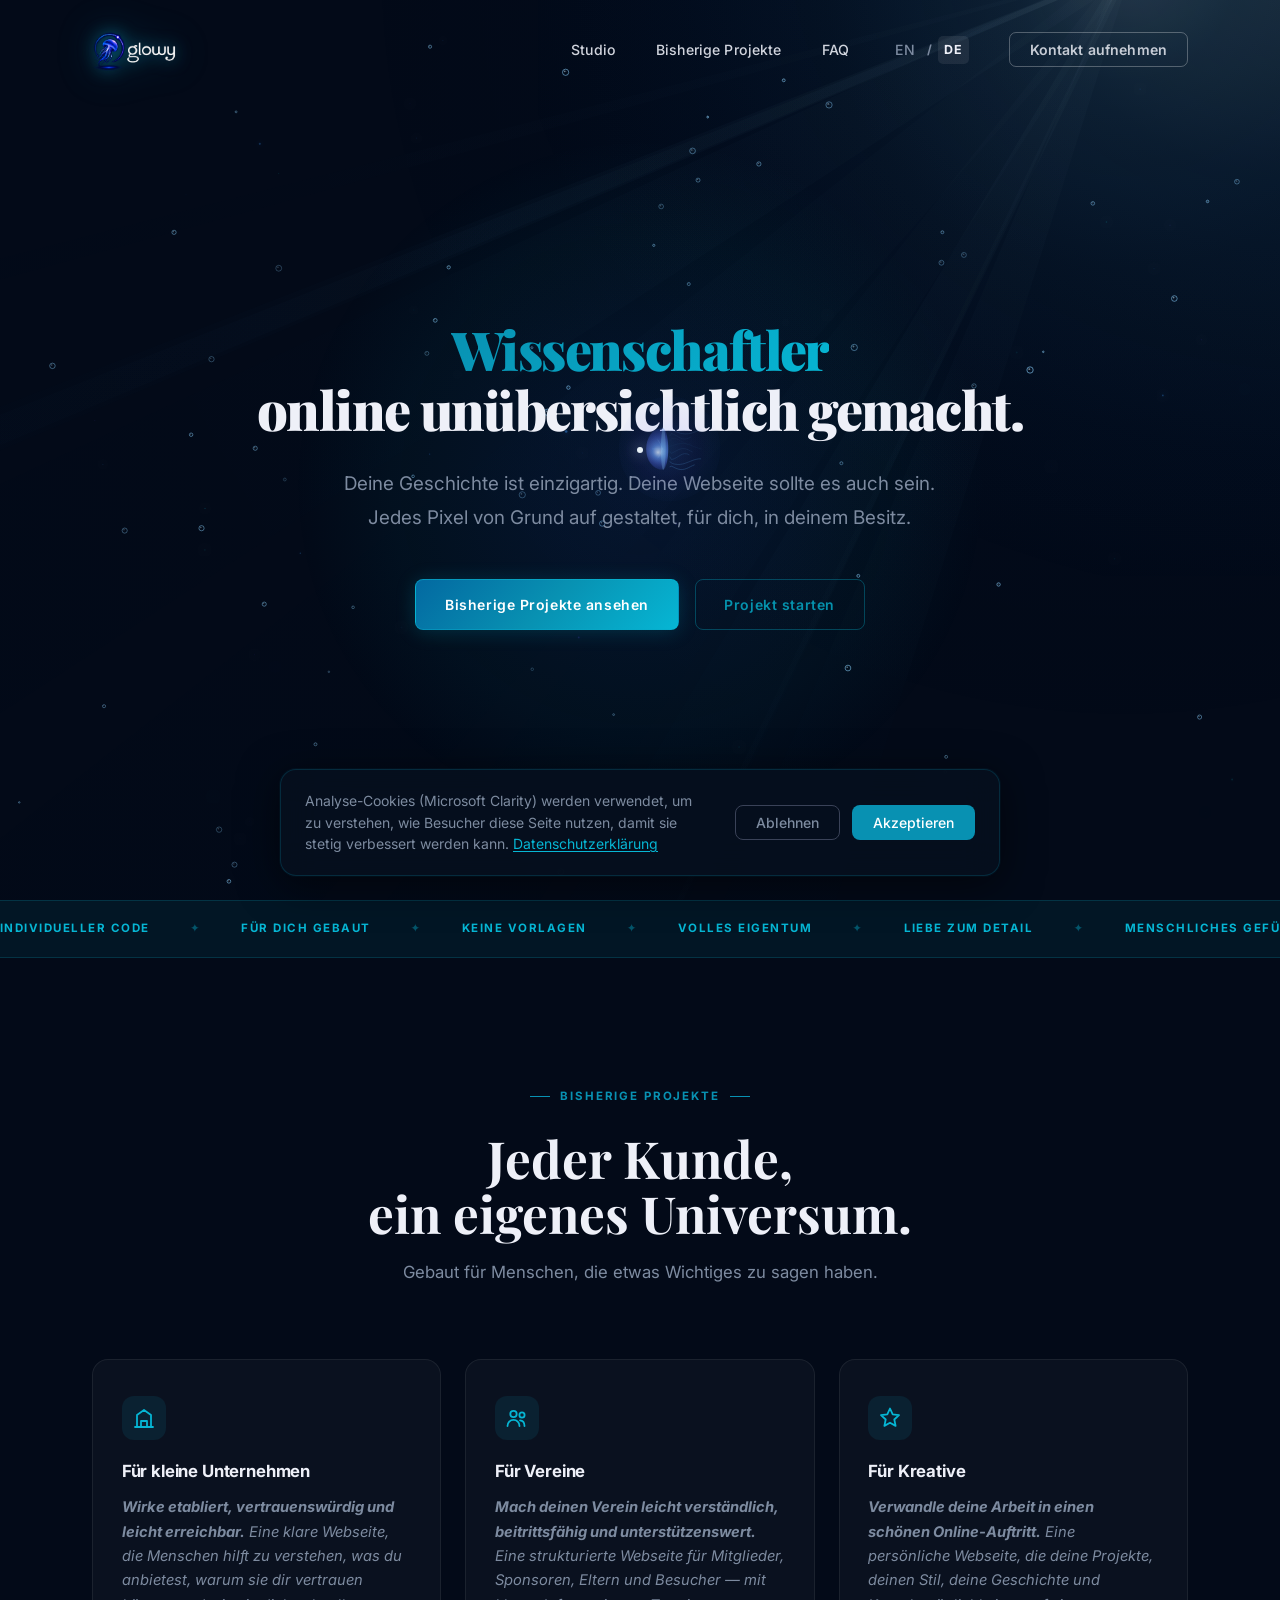
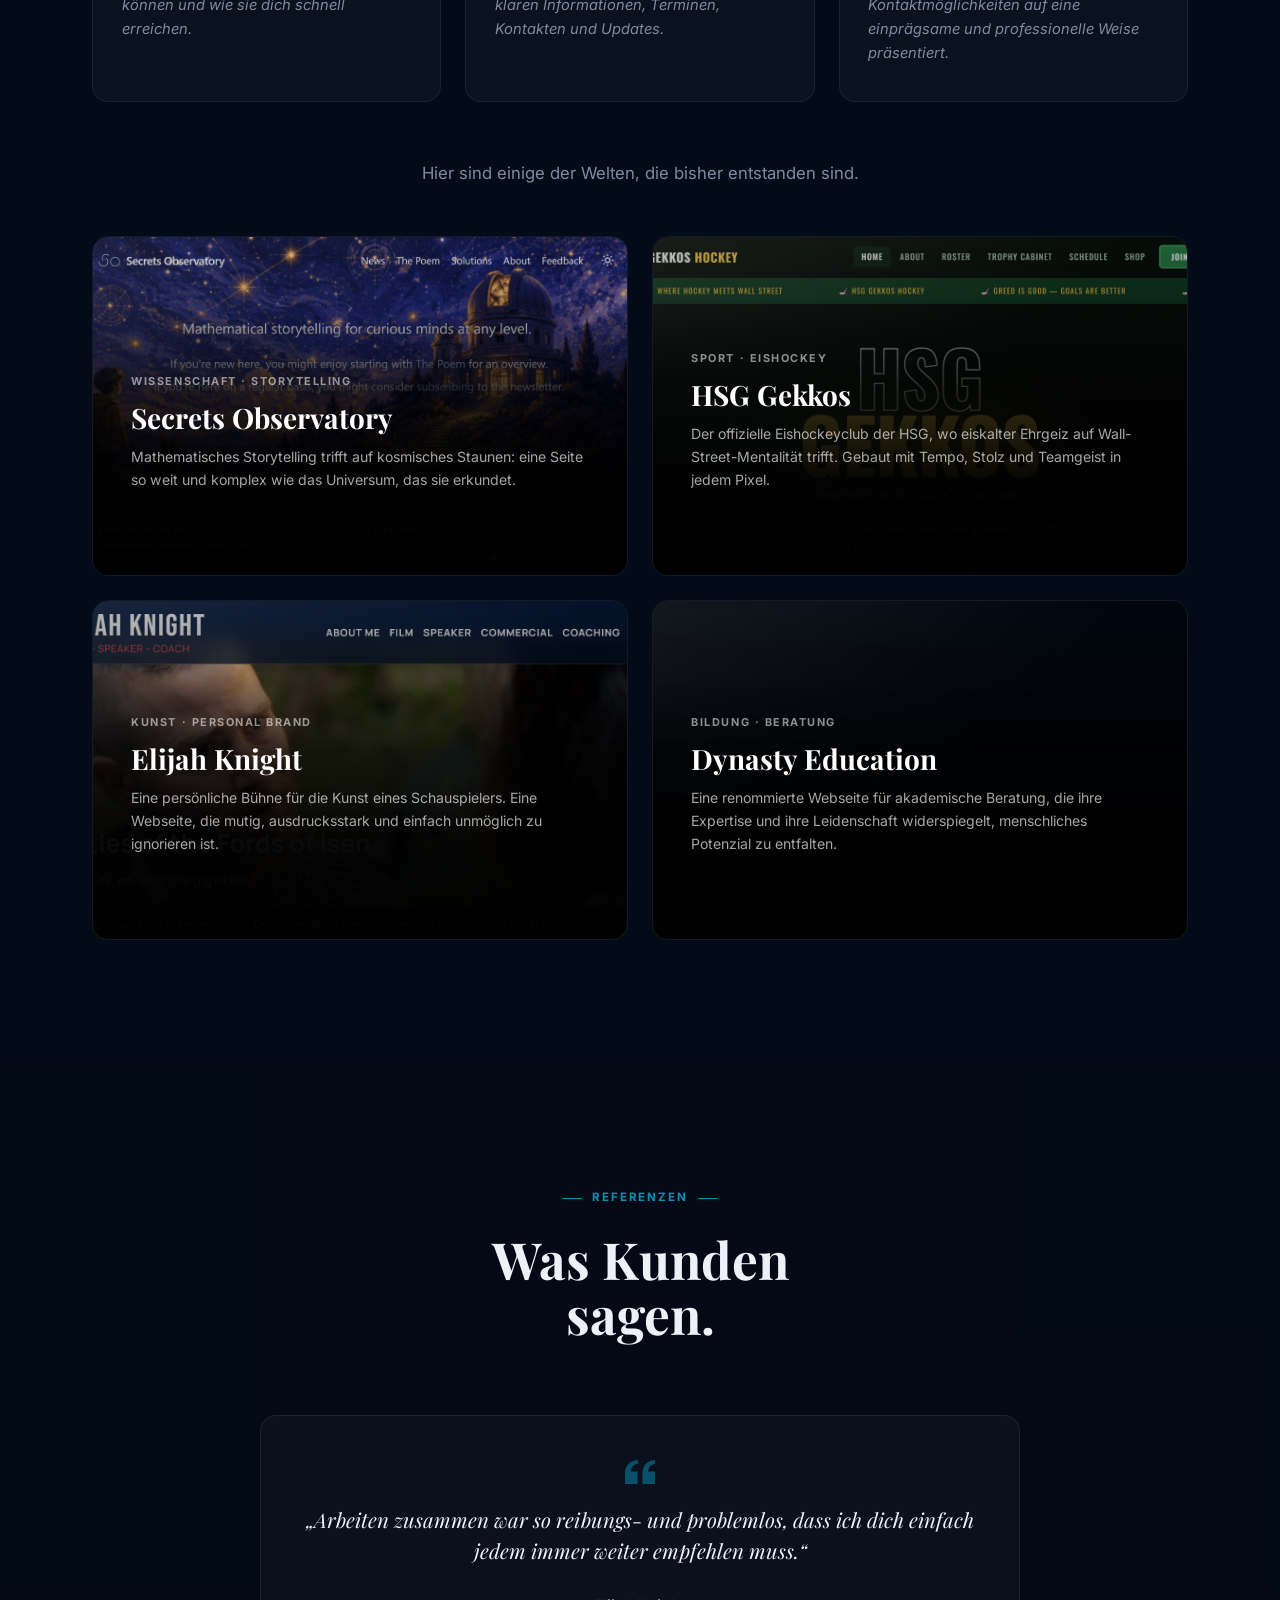
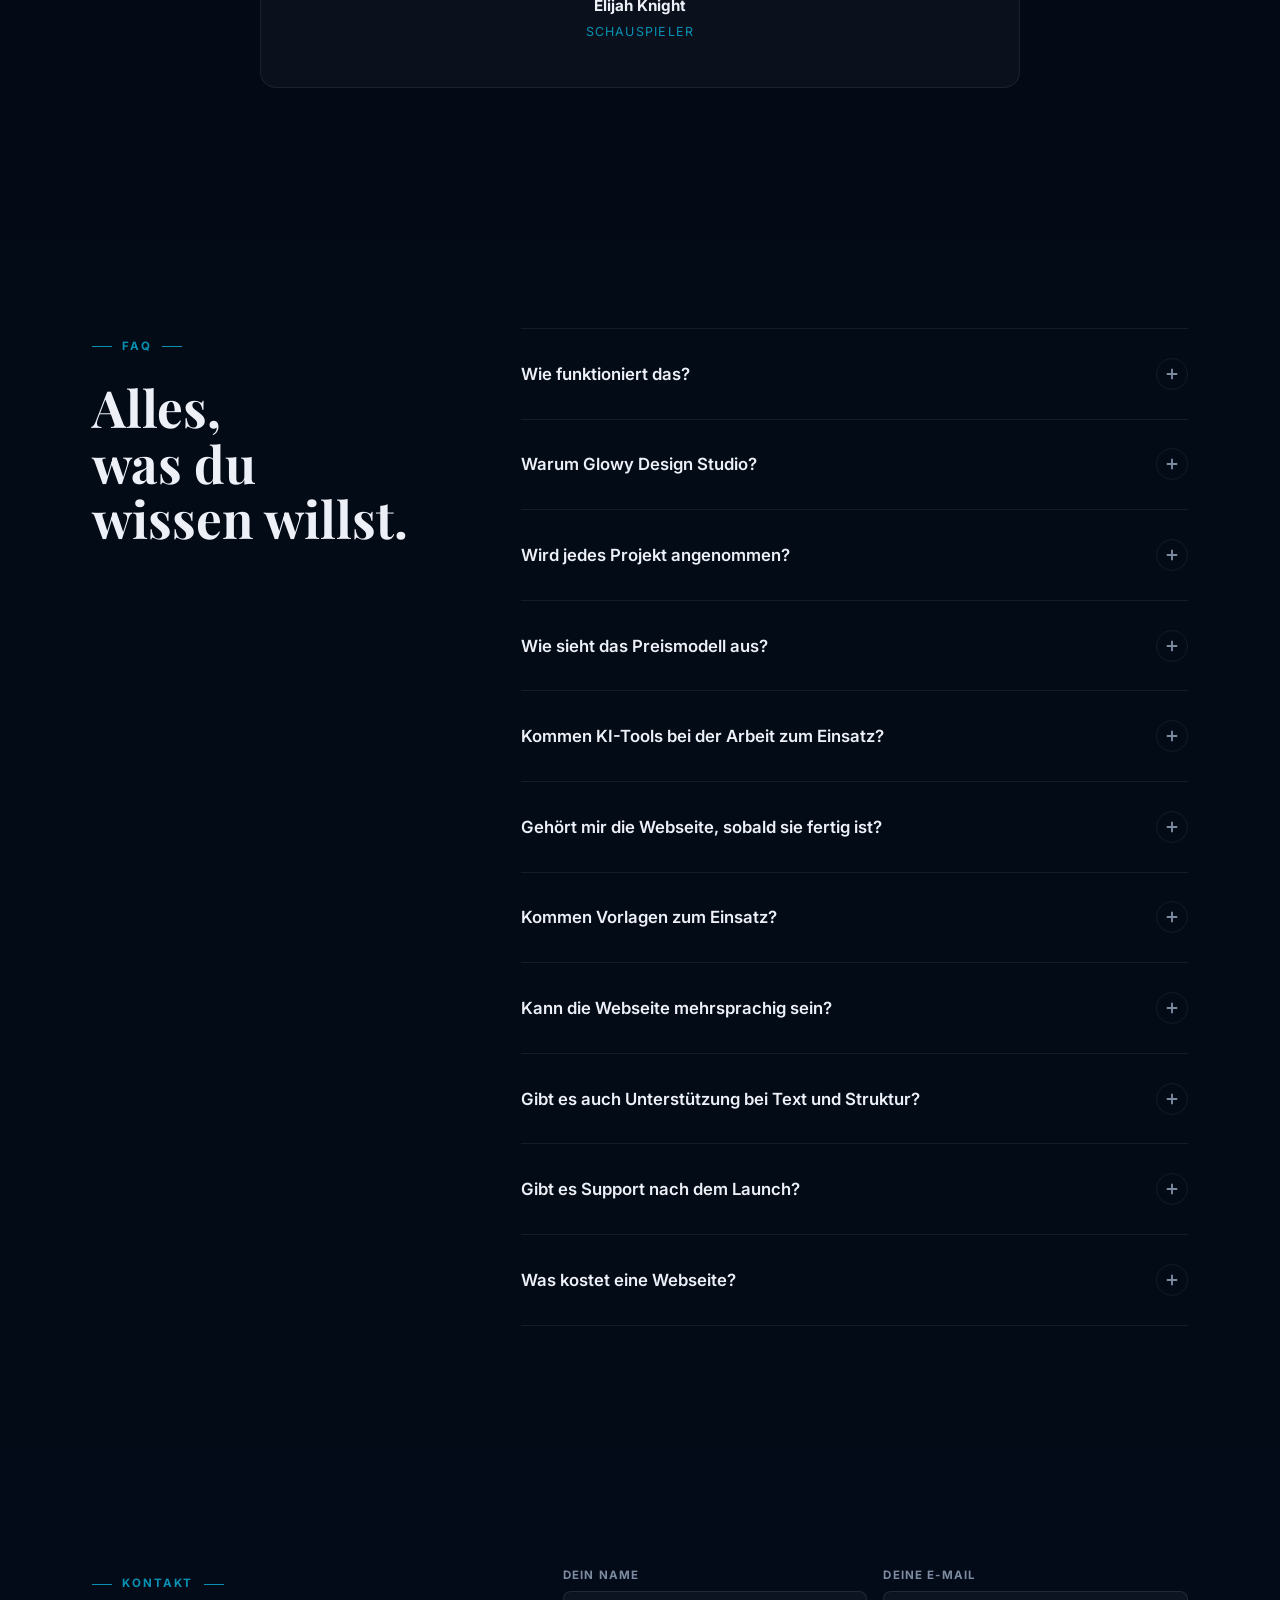
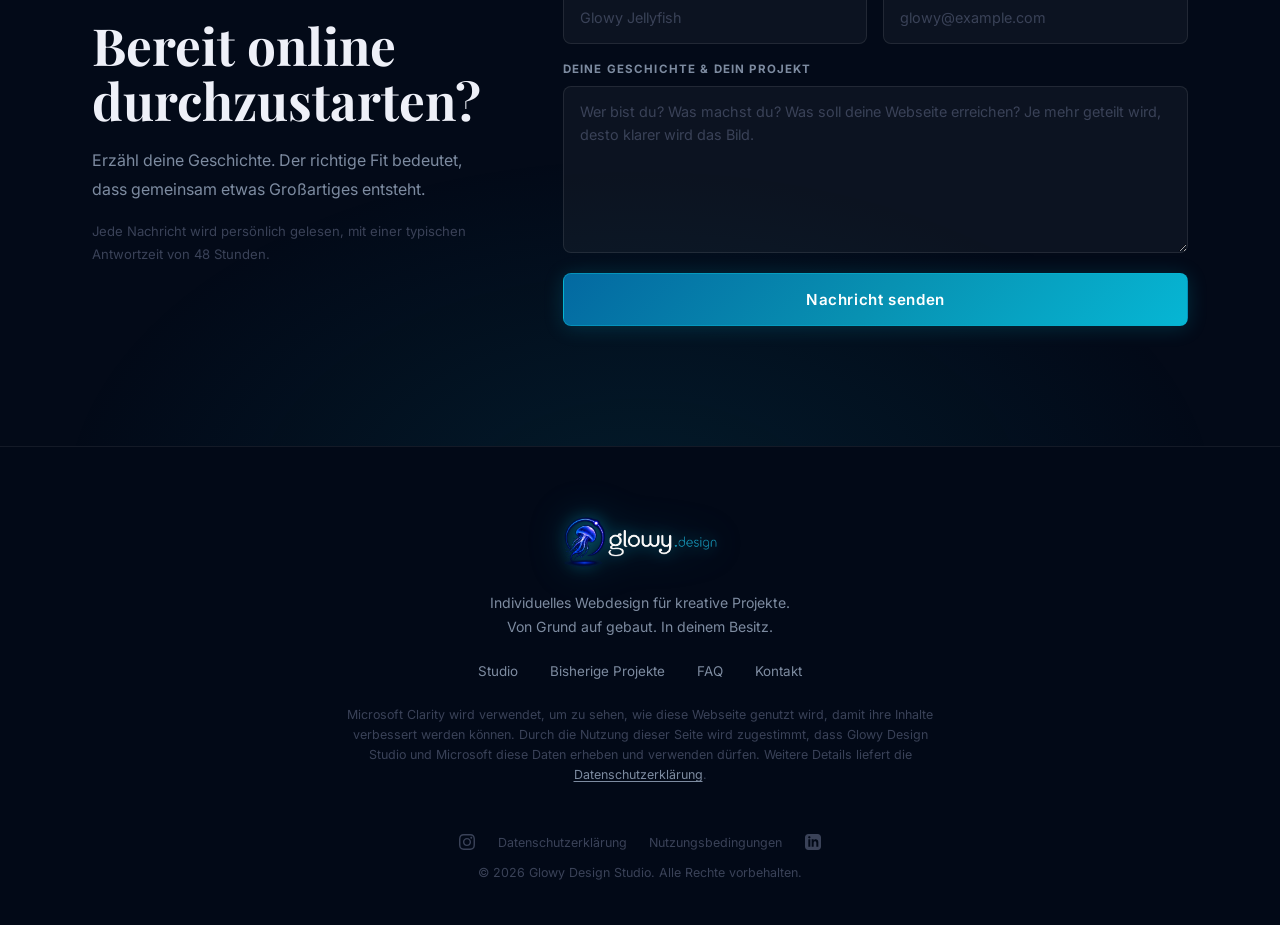
==== commit a5377034: "text german hero" ====
--- a/de/index.html
+++ b/de/index.html
@@ -76,7 +76,7 @@
     <div class="hero-content reveal">
       <h1 class="hero-headline">
         <span id="rotatingWord" class="hero-rotating" data-words="Aufregende Projekte|Wissenschaftler|Sportler|Künstler|Pädagogen|Musiker|Kreative">Aufregende Projekte</span><br>
-        online unübersichtlich gemacht
+        online unübersichtlich gemacht.
       </h1>
       <p class="hero-sub">Deine Geschichte ist einzigartig. Deine Webseite sollte es auch sein.<br>Jedes Pixel von Grund auf gestaltet, für dich, in deinem Besitz.</p>
       <div class="hero-ctas">
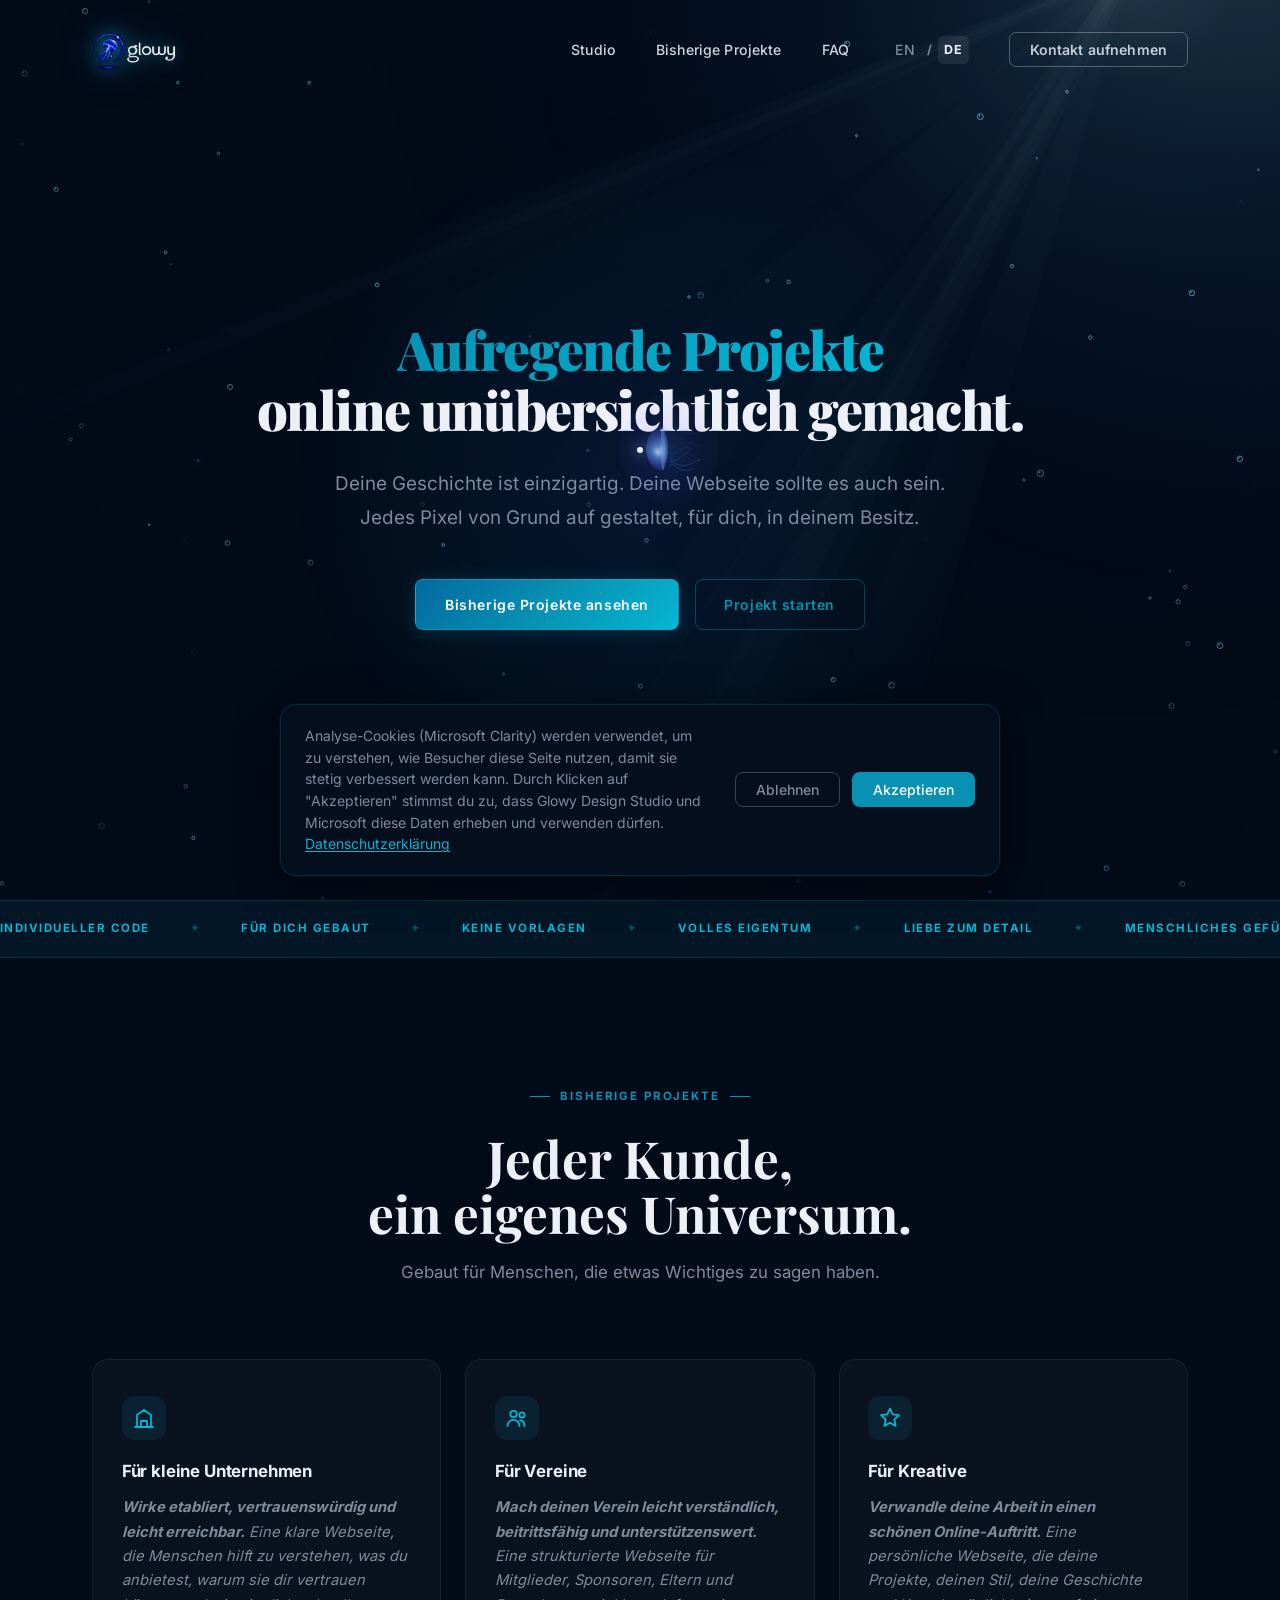
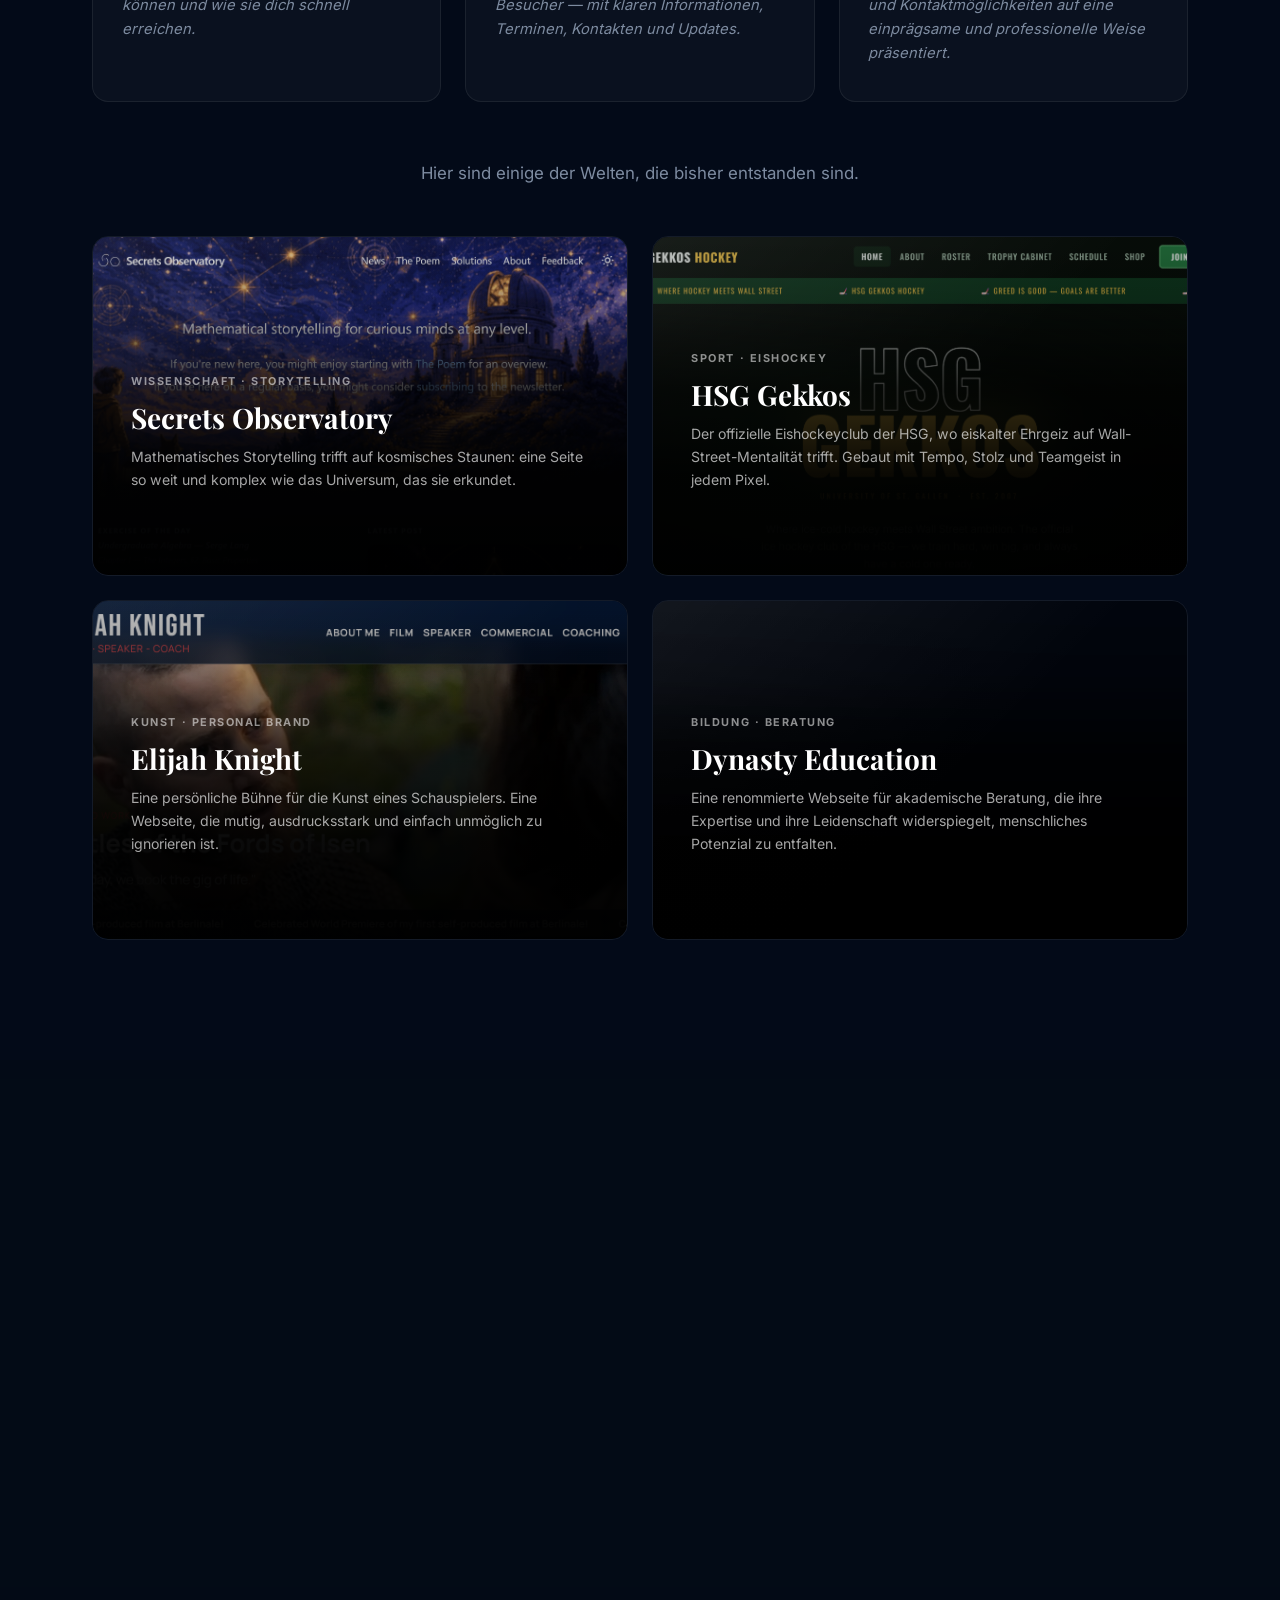
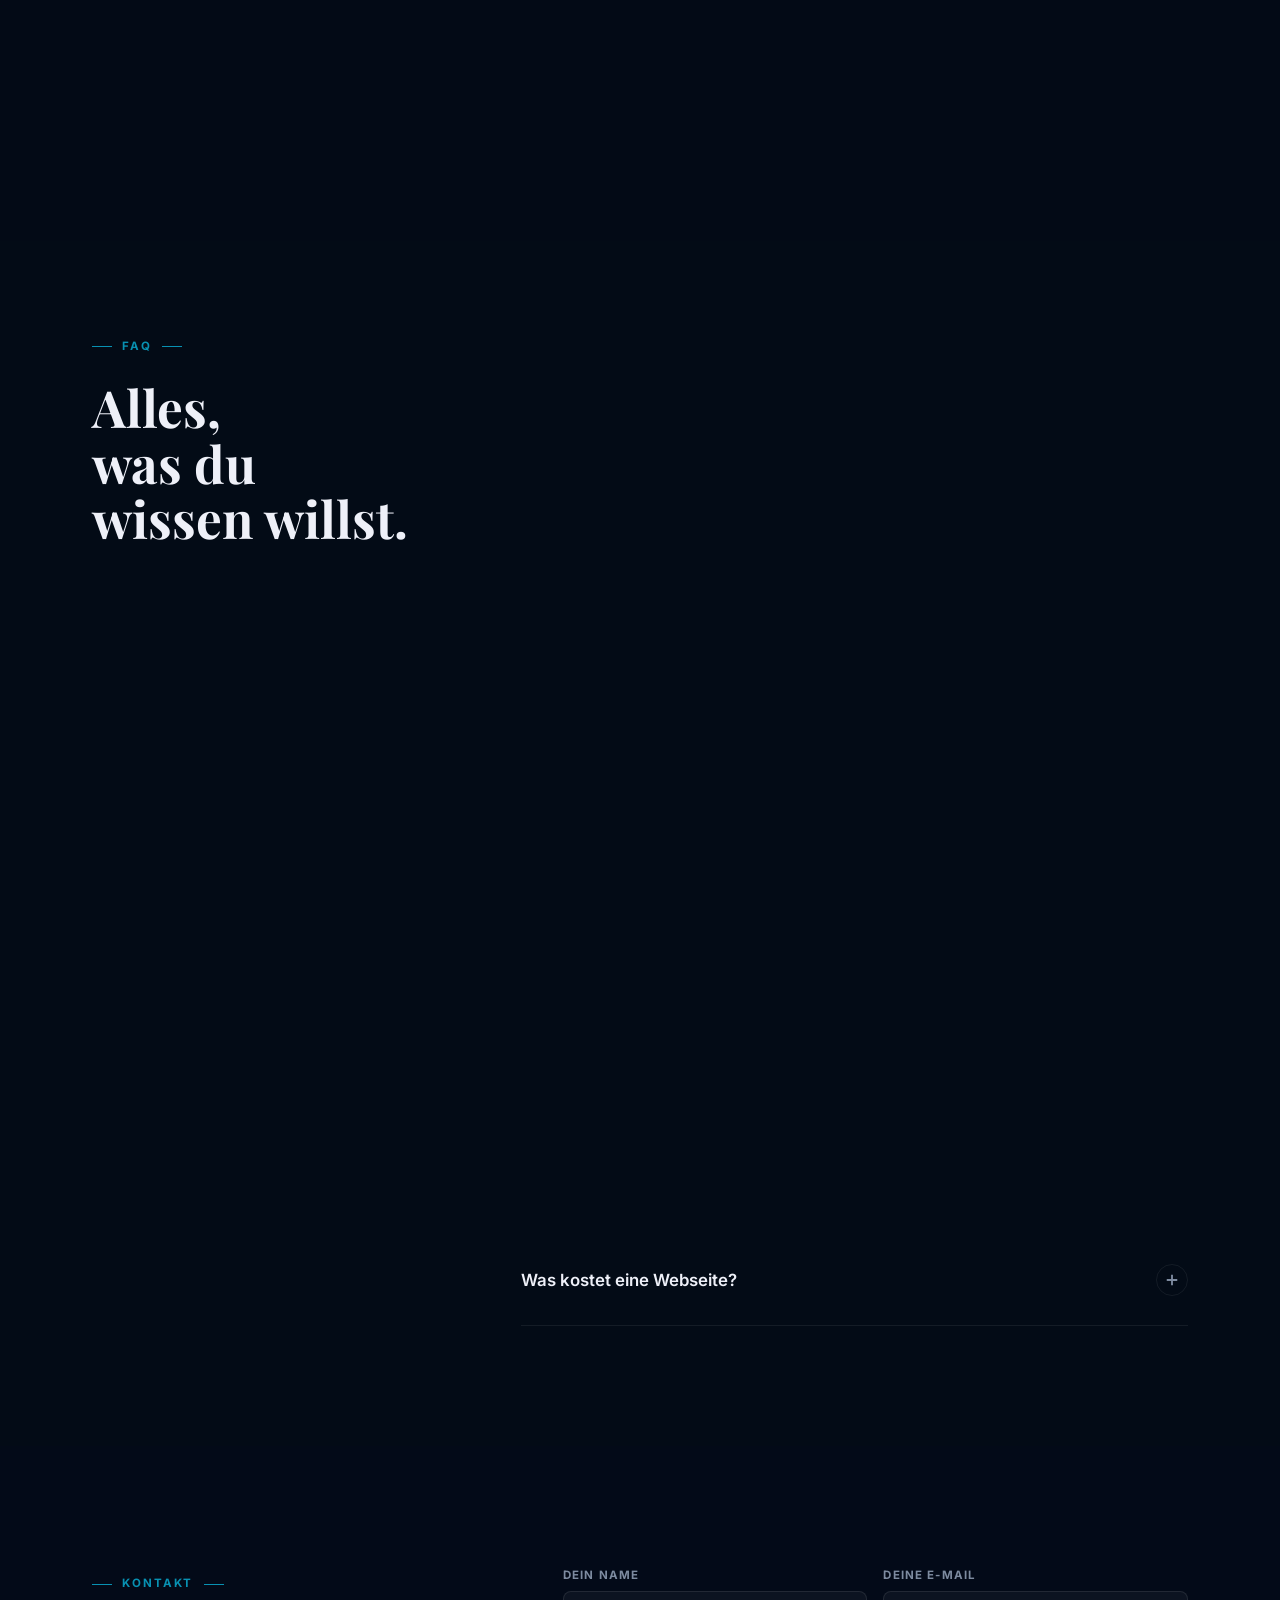
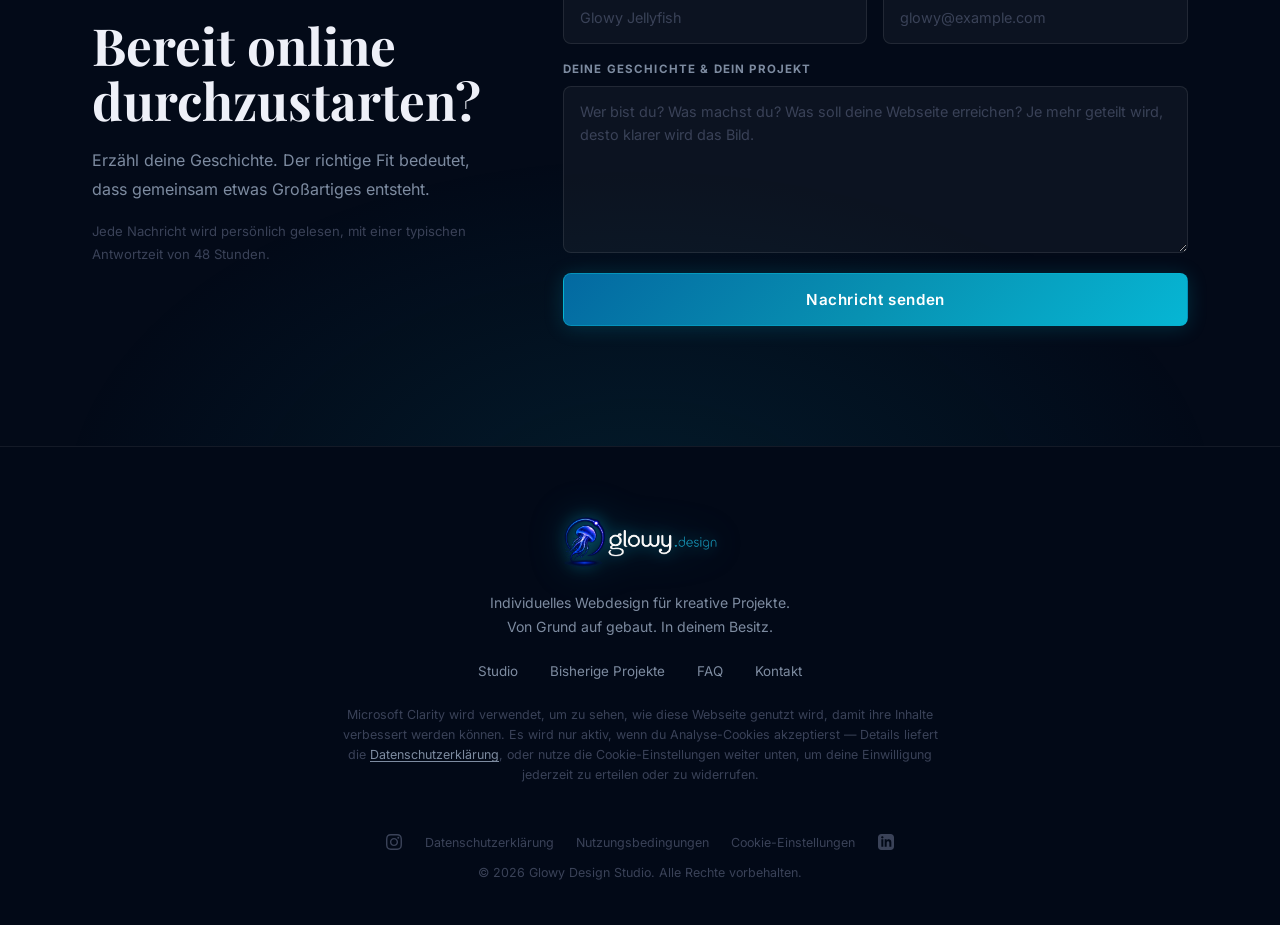
==== commit cfc77e48: "cookies settings adjusted" ====
--- a/de/index.html
+++ b/de/index.html
@@ -24,9 +24,6 @@
   <meta name="twitter:description" content="Individuelle Webseiten für Wissenschaftler, Sportler, Künstler und Kreative. Von Grund auf gebaut, auf dich zugeschnitten, in deinem Besitz.">
   <meta name="twitter:image" content="https://glowy.design/Assets/Logo/LogoGlowyDesign.jpg">
   <link rel="icon" href="../Assets/Logo/transparentglowyfavicon.png" type="image/png">
-  <link rel="preconnect" href="https://fonts.googleapis.com">
-  <link rel="preconnect" href="https://fonts.gstatic.com" crossorigin>
-  <link href="https://fonts.googleapis.com/css2?family=Playfair+Display:ital,wght@0,700;0,900;1,700&family=Inter:wght@300;400;500;600;700&display=swap" rel="stylesheet">
   <link rel="stylesheet" href="../style.css">
   <script type="application/ld+json">
   {
@@ -452,7 +449,7 @@
           <a href="#faq">FAQ</a>
           <a href="#contact">Kontakt</a>
         </nav>
-        <p class="footer-clarity">Microsoft Clarity wird verwendet, um zu sehen, wie diese Webseite genutzt wird, damit ihre Inhalte verbessert werden können. Durch die Nutzung dieser Seite wird zugestimmt, dass Glowy Design Studio und Microsoft diese Daten erheben und verwenden dürfen. Weitere Details liefert die <a href="privacy.html">Datenschutzerklärung</a>.</p>
+        <p class="footer-clarity">Microsoft Clarity wird verwendet, um zu sehen, wie diese Webseite genutzt wird, damit ihre Inhalte verbessert werden können. Es wird nur aktiv, wenn du Analyse-Cookies akzeptierst — Details liefert die <a href="privacy.html">Datenschutzerklärung</a>, oder nutze die Cookie-Einstellungen weiter unten, um deine Einwilligung jederzeit zu erteilen oder zu widerrufen.</p>
         <div class="footer-bottom">
           <nav class="footer-legal">
             <a href="https://www.instagram.com/glowy.jellyfish?igsh=MWVpdTN0enRxMTg2bg==" target="_blank" rel="noopener noreferrer" class="footer-social-link" aria-label="Glowy Design Studio auf Instagram">
@@ -460,6 +457,7 @@
             </a>
             <a href="privacy.html">Datenschutzerklärung</a>
             <a href="terms.html">Nutzungsbedingungen</a>
+            <a href="#" id="cookieSettingsLink">Cookie-Einstellungen</a>
             <a href="https://www.linkedin.com/company/glowy-design/" target="_blank" rel="noopener noreferrer" class="footer-social-link" aria-label="Glowy Design Studio auf LinkedIn">
               <svg xmlns="http://www.w3.org/2000/svg" width="16" height="16" viewBox="0 0 24 24" fill="currentColor" aria-hidden="true"><path d="M19 0h-14c-2.761 0-5 2.239-5 5v14c0 2.761 2.239 5 5 5h14c2.762 0 5-2.239 5-5v-14c0-2.761-2.238-5-5-5zm-11 19h-3v-11h3v11zm-1.5-12.268c-.966 0-1.75-.79-1.75-1.764s.784-1.764 1.75-1.764 1.75.79 1.75 1.764-.783 1.764-1.75 1.764zm13.5 12.268h-3v-5.604c0-3.368-4-3.113-4 0v5.604h-3v-11h3v1.765c1.396-2.586 7-2.777 7 2.476v6.759z"/></svg>
             </a>
@@ -474,7 +472,7 @@
   <div id="cookieBanner" class="cookie-banner" role="region" aria-label="Cookie-Einwilligung">
     <div class="cookie-banner-inner">
       <p class="cookie-text">
-        Analyse-Cookies (Microsoft Clarity) werden verwendet, um zu verstehen, wie Besucher diese Seite nutzen, damit sie stetig verbessert werden kann.
+        Analyse-Cookies (Microsoft Clarity) werden verwendet, um zu verstehen, wie Besucher diese Seite nutzen, damit sie stetig verbessert werden kann. Durch Klicken auf "Akzeptieren" stimmst du zu, dass Glowy Design Studio und Microsoft diese Daten erheben und verwenden dürfen.
         <a href="privacy.html" class="cookie-link">Datenschutzerklärung</a>
       </p>
       <div class="cookie-actions">
--- a/style.css
+++ b/style.css
@@ -1,3 +1,29 @@
+/* ===== SELF-HOSTED FONTS ===== */
+@font-face {
+  font-family: 'Inter';
+  font-style: normal;
+  font-weight: 300 700;
+  font-display: swap;
+  src: url('Assets/Fonts/inter-latin.woff2') format('woff2');
+  unicode-range: U+0000-00FF, U+0131, U+0152-0153, U+02BB-02BC, U+02C6, U+02DA, U+02DC, U+0304, U+0308, U+0329, U+2000-206F, U+20AC, U+2122, U+2191, U+2193, U+2212, U+2215, U+FEFF, U+FFFD;
+}
+@font-face {
+  font-family: 'Playfair Display';
+  font-style: normal;
+  font-weight: 700 900;
+  font-display: swap;
+  src: url('Assets/Fonts/playfair-display-latin.woff2') format('woff2');
+  unicode-range: U+0000-00FF, U+0131, U+0152-0153, U+02BB-02BC, U+02C6, U+02DA, U+02DC, U+0304, U+0308, U+0329, U+2000-206F, U+20AC, U+2122, U+2191, U+2193, U+2212, U+2215, U+FEFF, U+FFFD;
+}
+@font-face {
+  font-family: 'Playfair Display';
+  font-style: italic;
+  font-weight: 700;
+  font-display: swap;
+  src: url('Assets/Fonts/playfair-display-italic-latin.woff2') format('woff2');
+  unicode-range: U+0000-00FF, U+0131, U+0152-0153, U+02BB-02BC, U+02C6, U+02DA, U+02DC, U+0304, U+0308, U+0329, U+2000-206F, U+20AC, U+2122, U+2191, U+2193, U+2212, U+2215, U+FEFF, U+FFFD;
+}
+
 /* ===== VARIABLES & RESET ===== */
 :root {
   --bg:       #030a18;
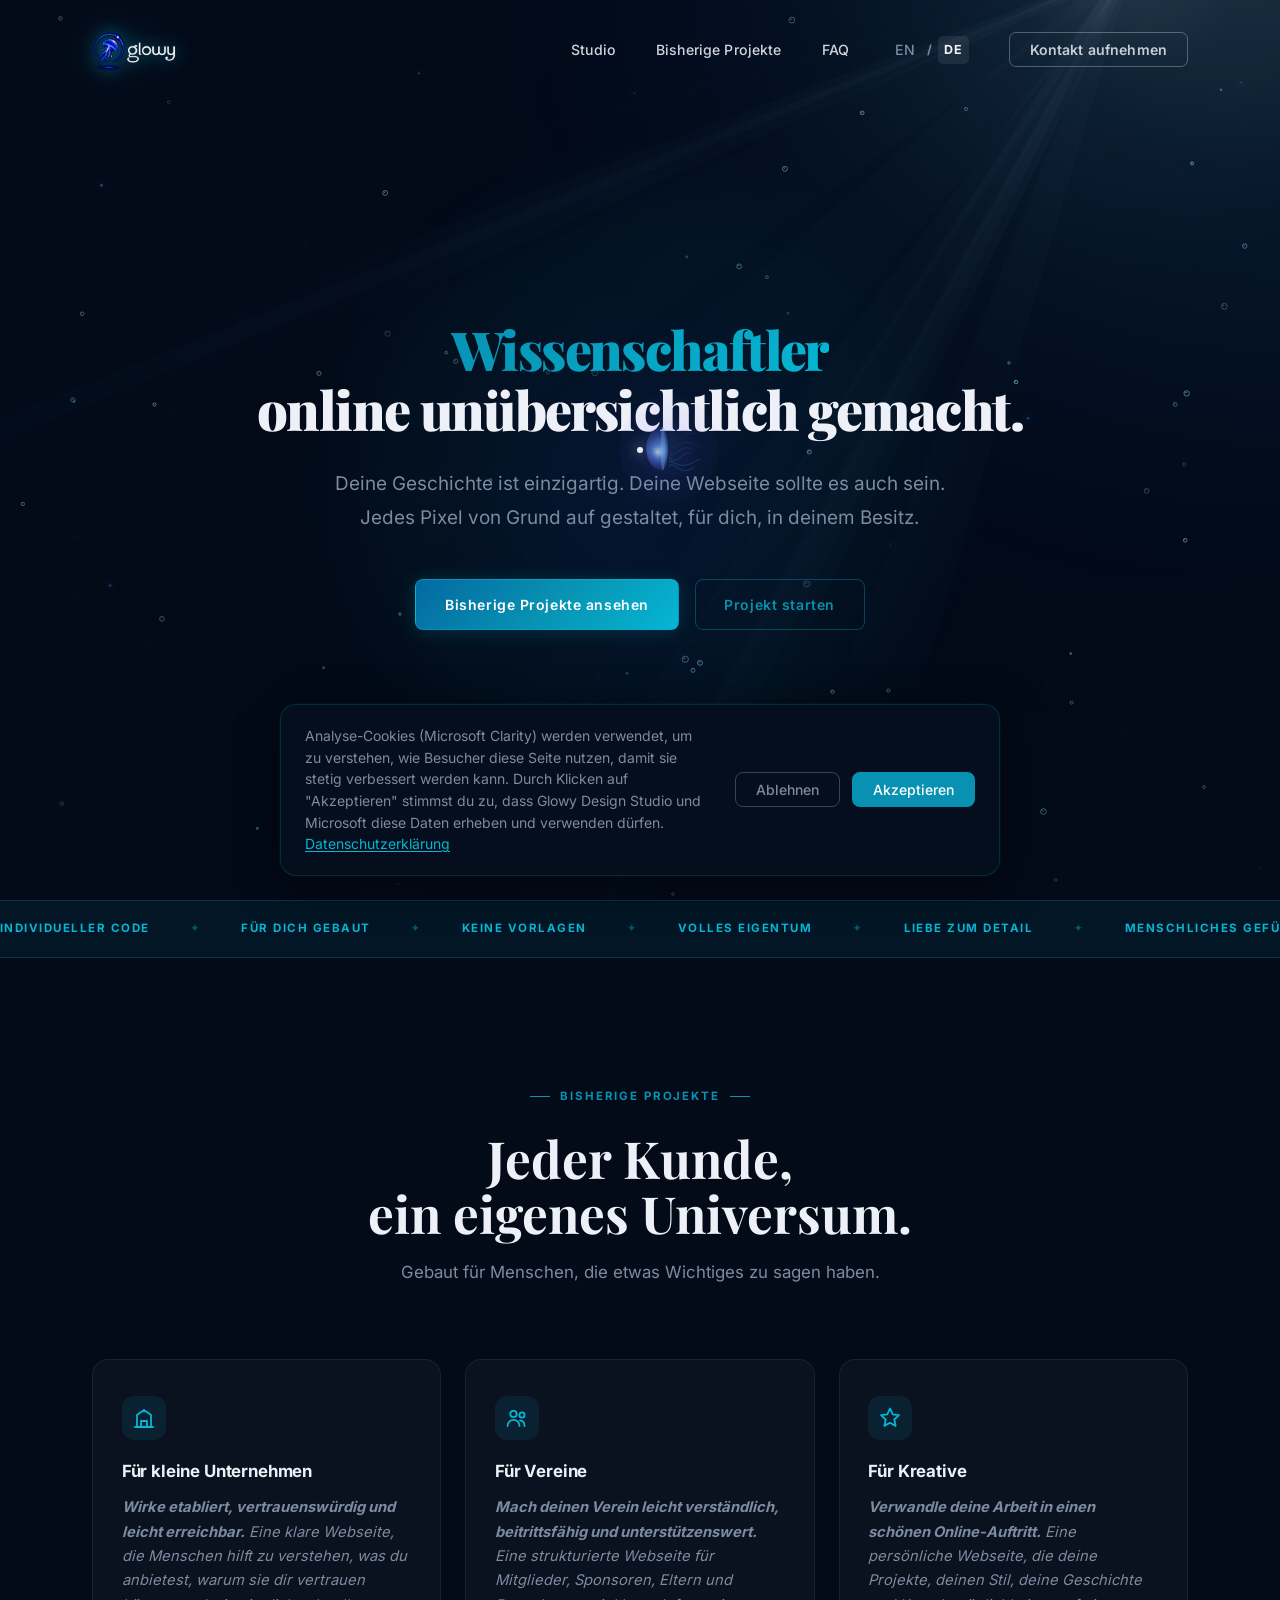
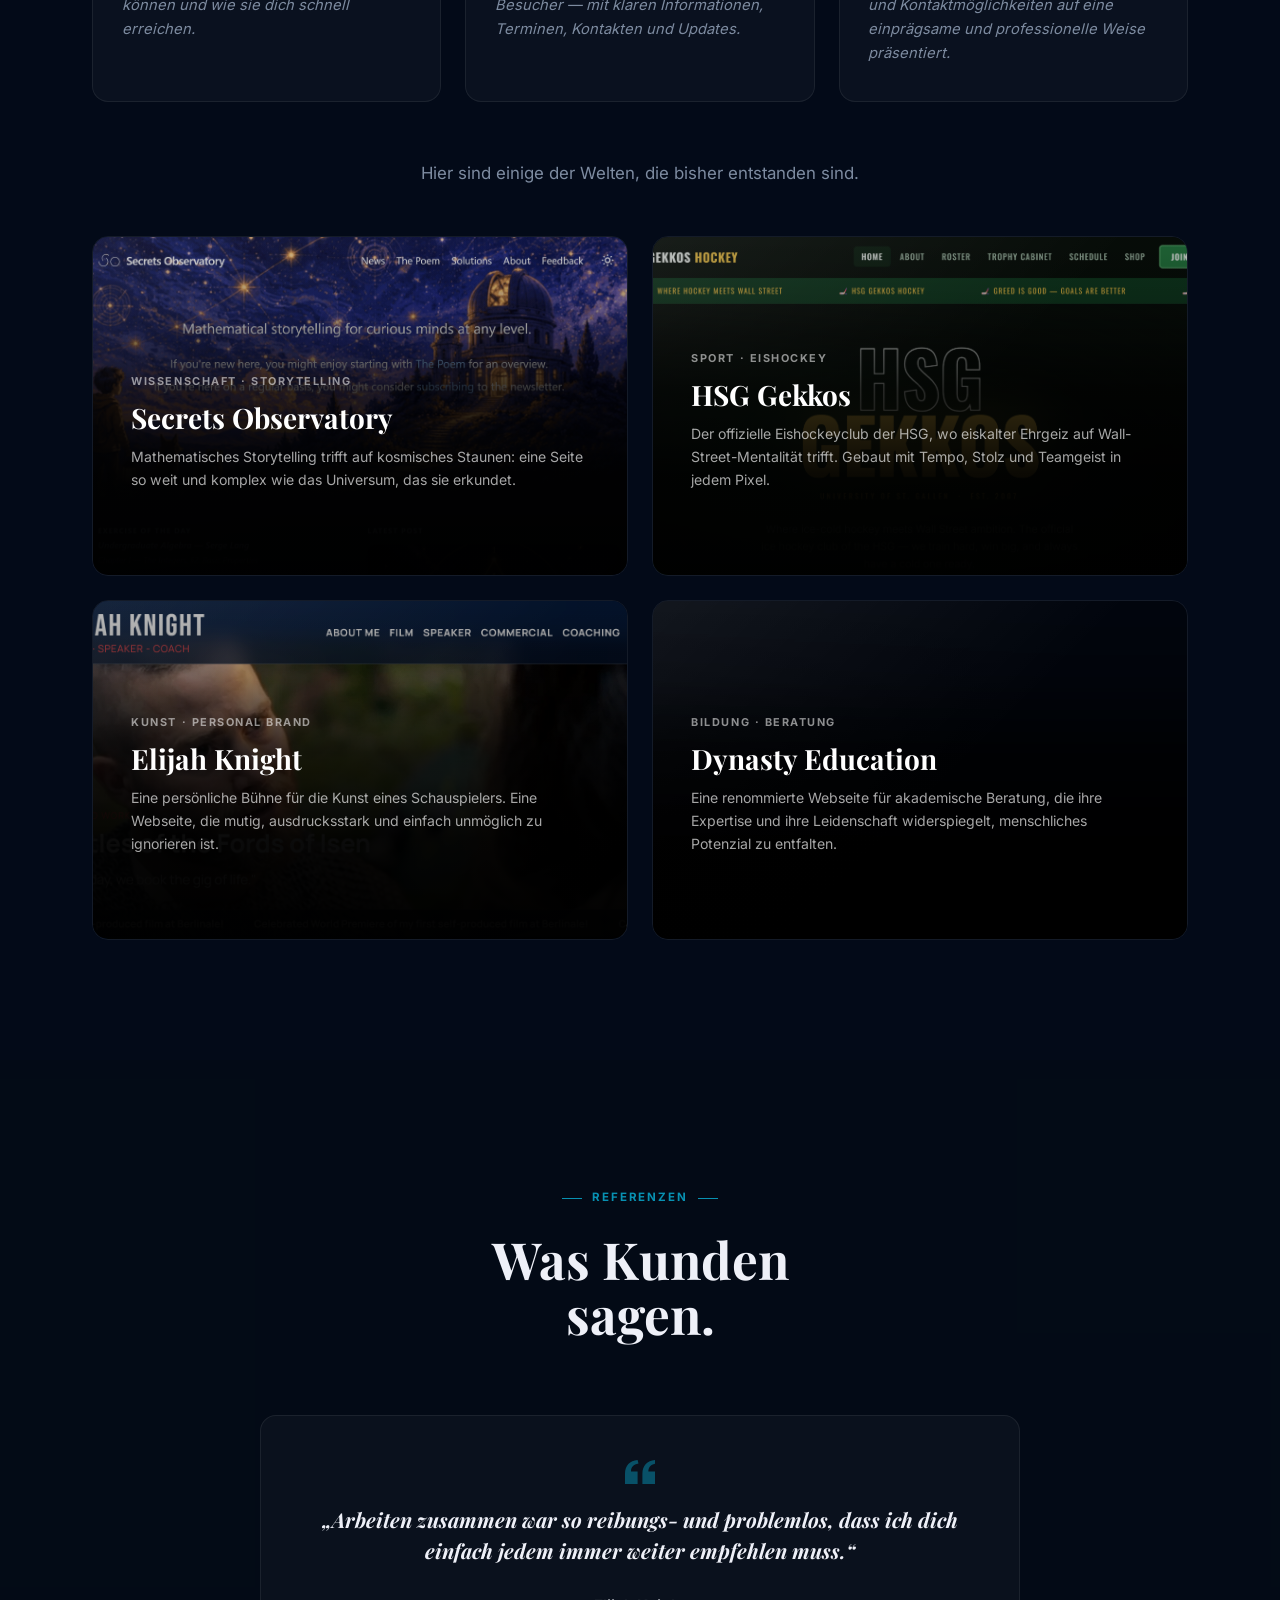
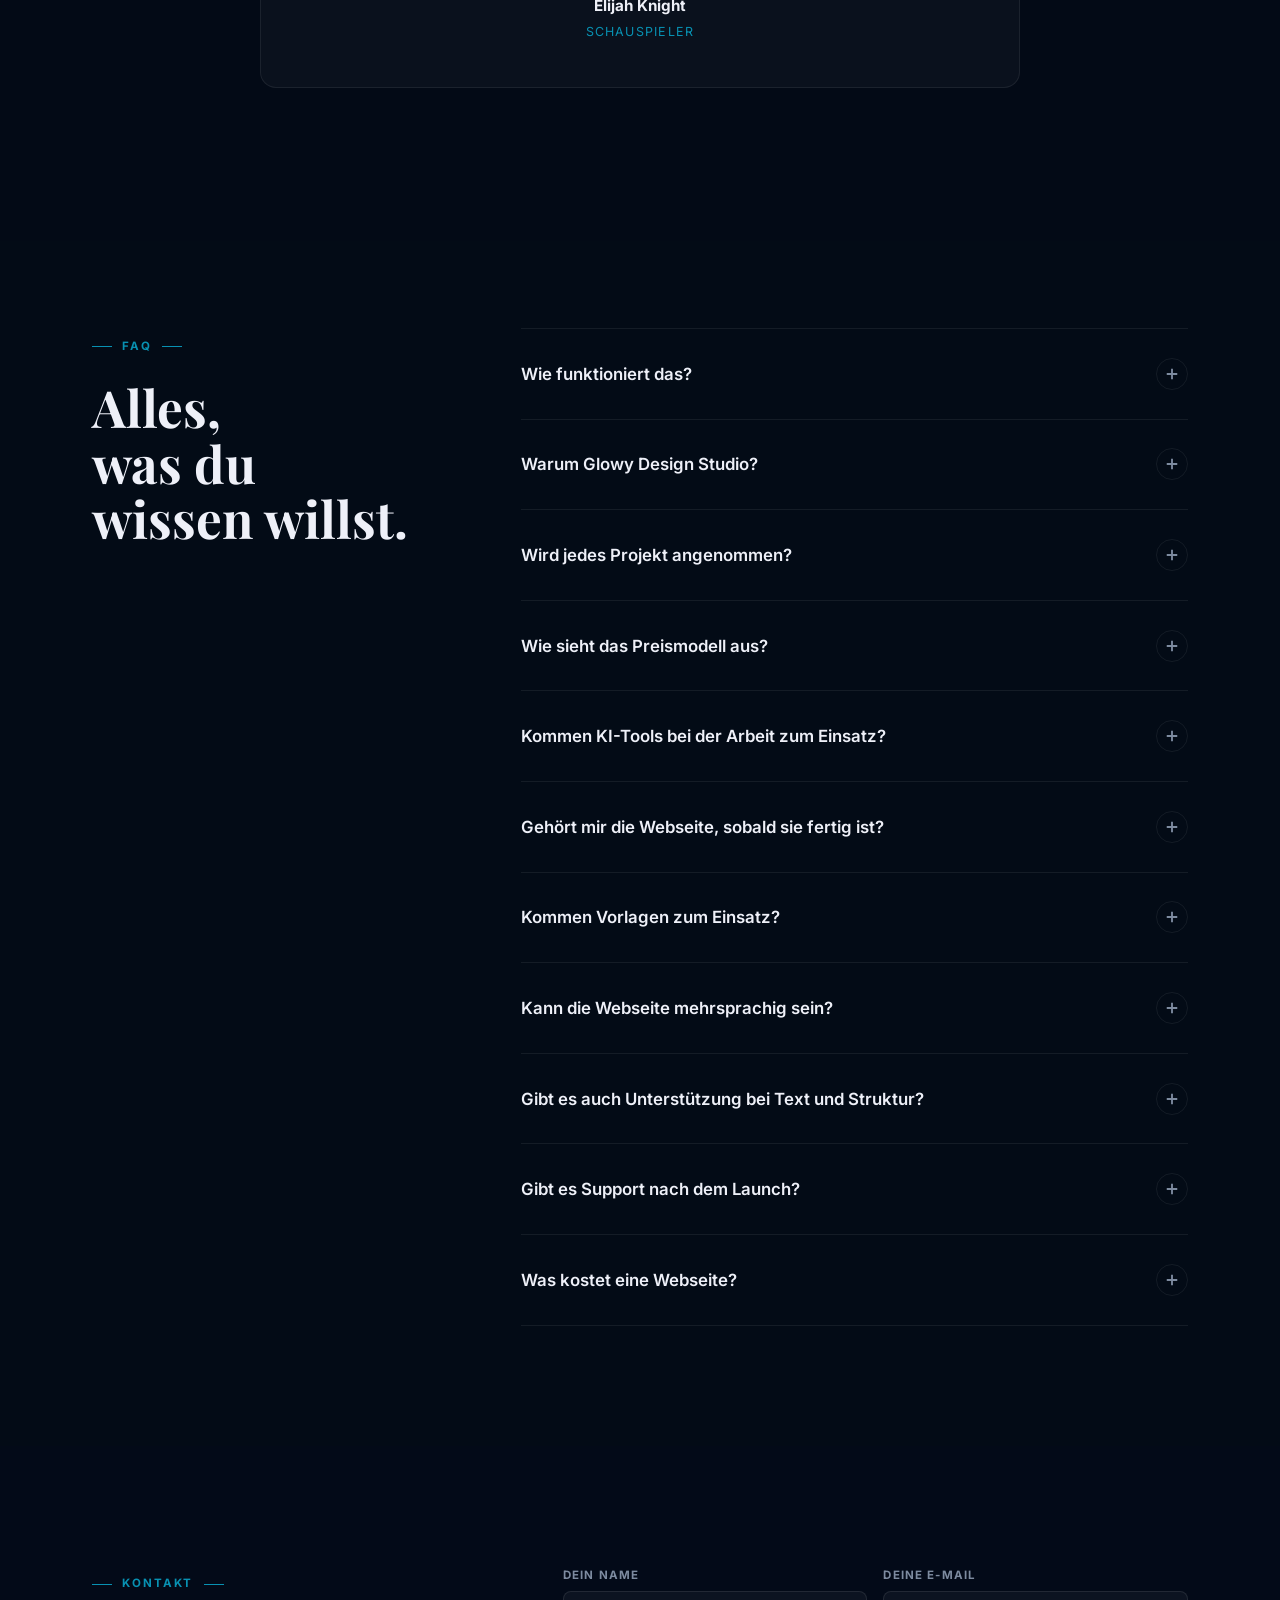
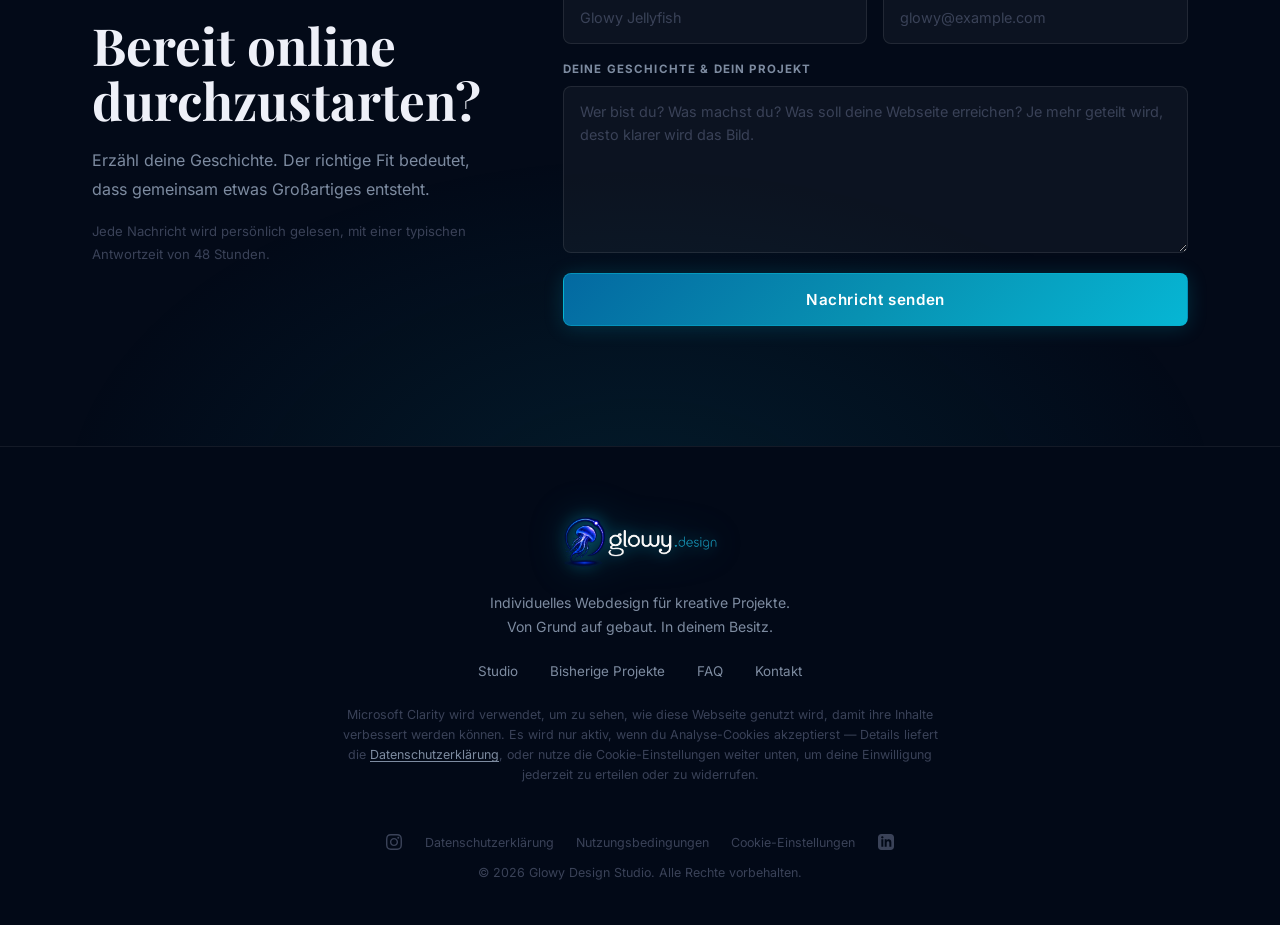
==== commit 9c5008d1: "eliah domain akrualisiert" ====
--- a/de/index.html
+++ b/de/index.html
@@ -163,7 +163,7 @@
           </div>
         </a>
 
-        <a href="https://actorelijahknight.github.io/ActorEliah/" target="_blank" rel="noopener" class="project-card reveal-item">
+        <a href="http://actorelijahknight.com/" target="_blank" rel="noopener" class="project-card reveal-item">
           <div class="card-bg" style="background-image:linear-gradient(rgba(0,0,0,0.28),rgba(0,0,0,0.28)),url('../Assets/EliahKnight.png');background-size:cover;background-position:center top;"></div>
           <div class="card-shine"></div>
           <div class="card-content">
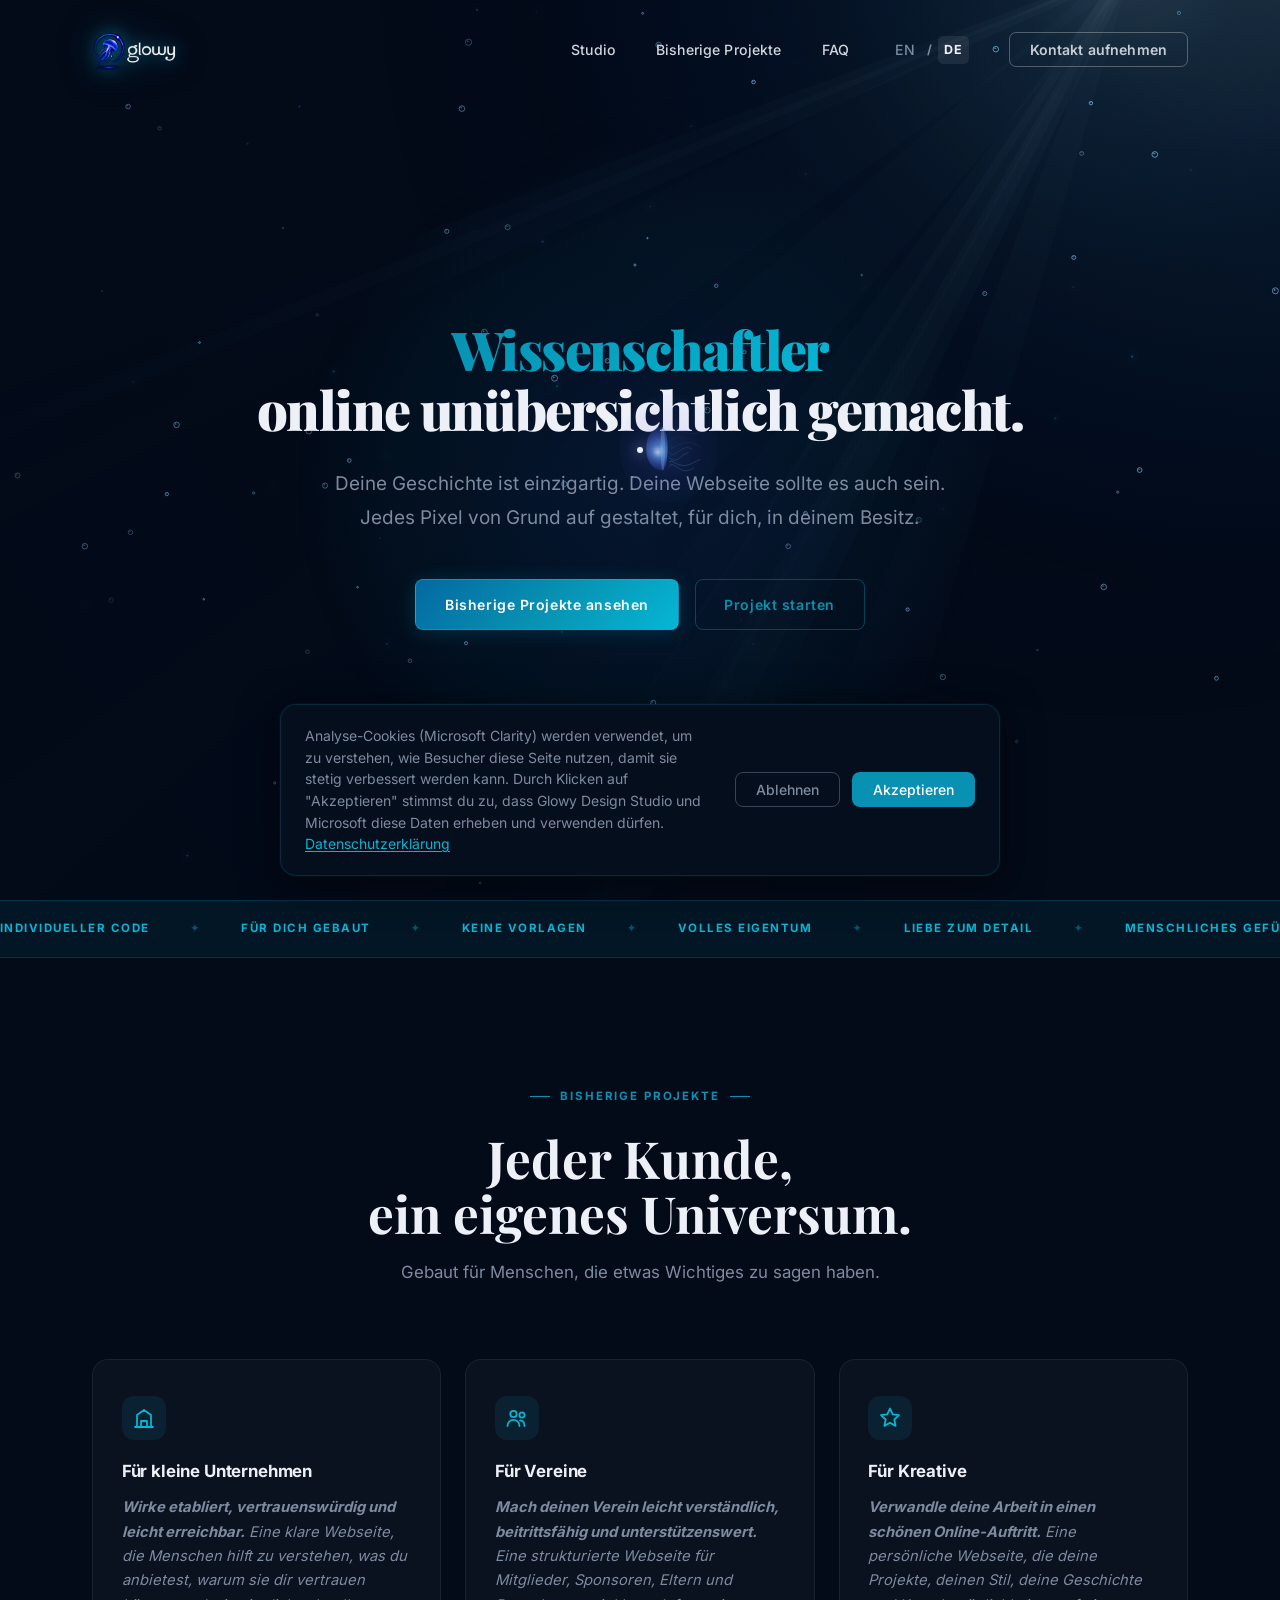
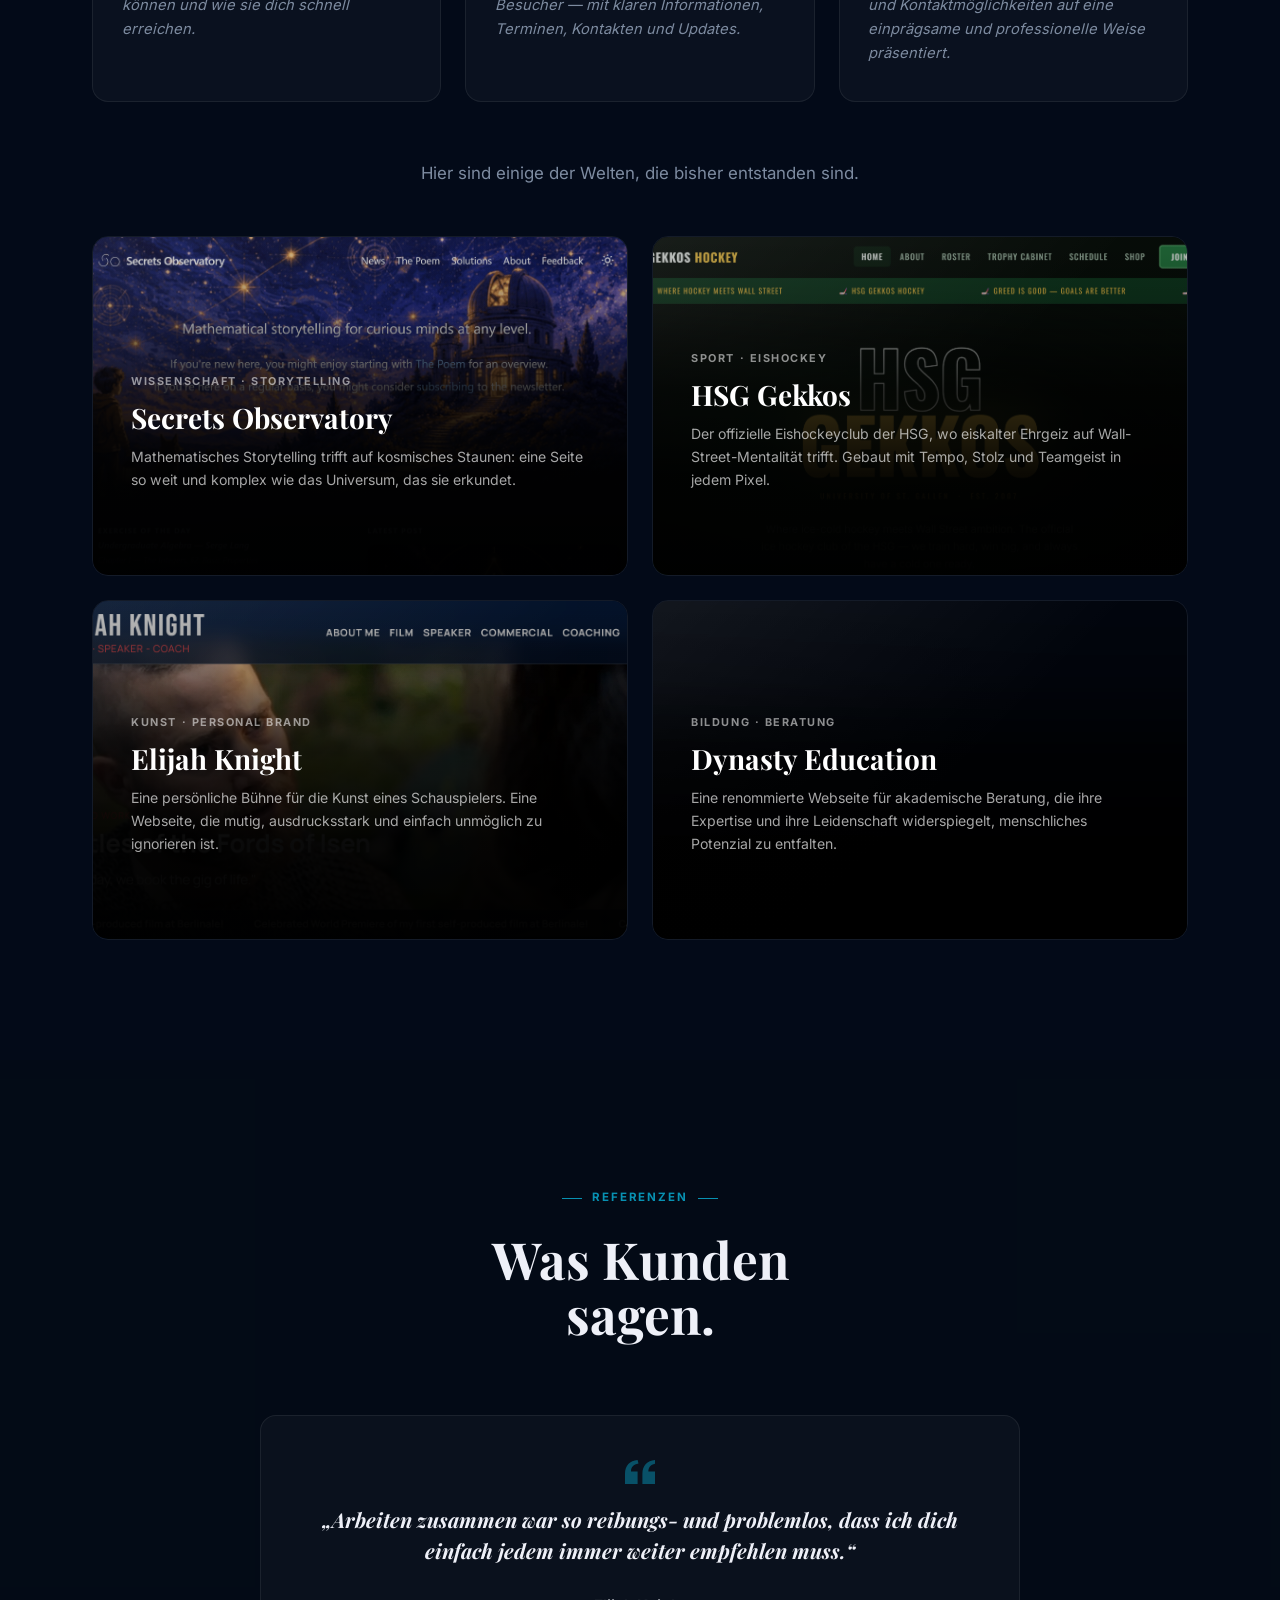
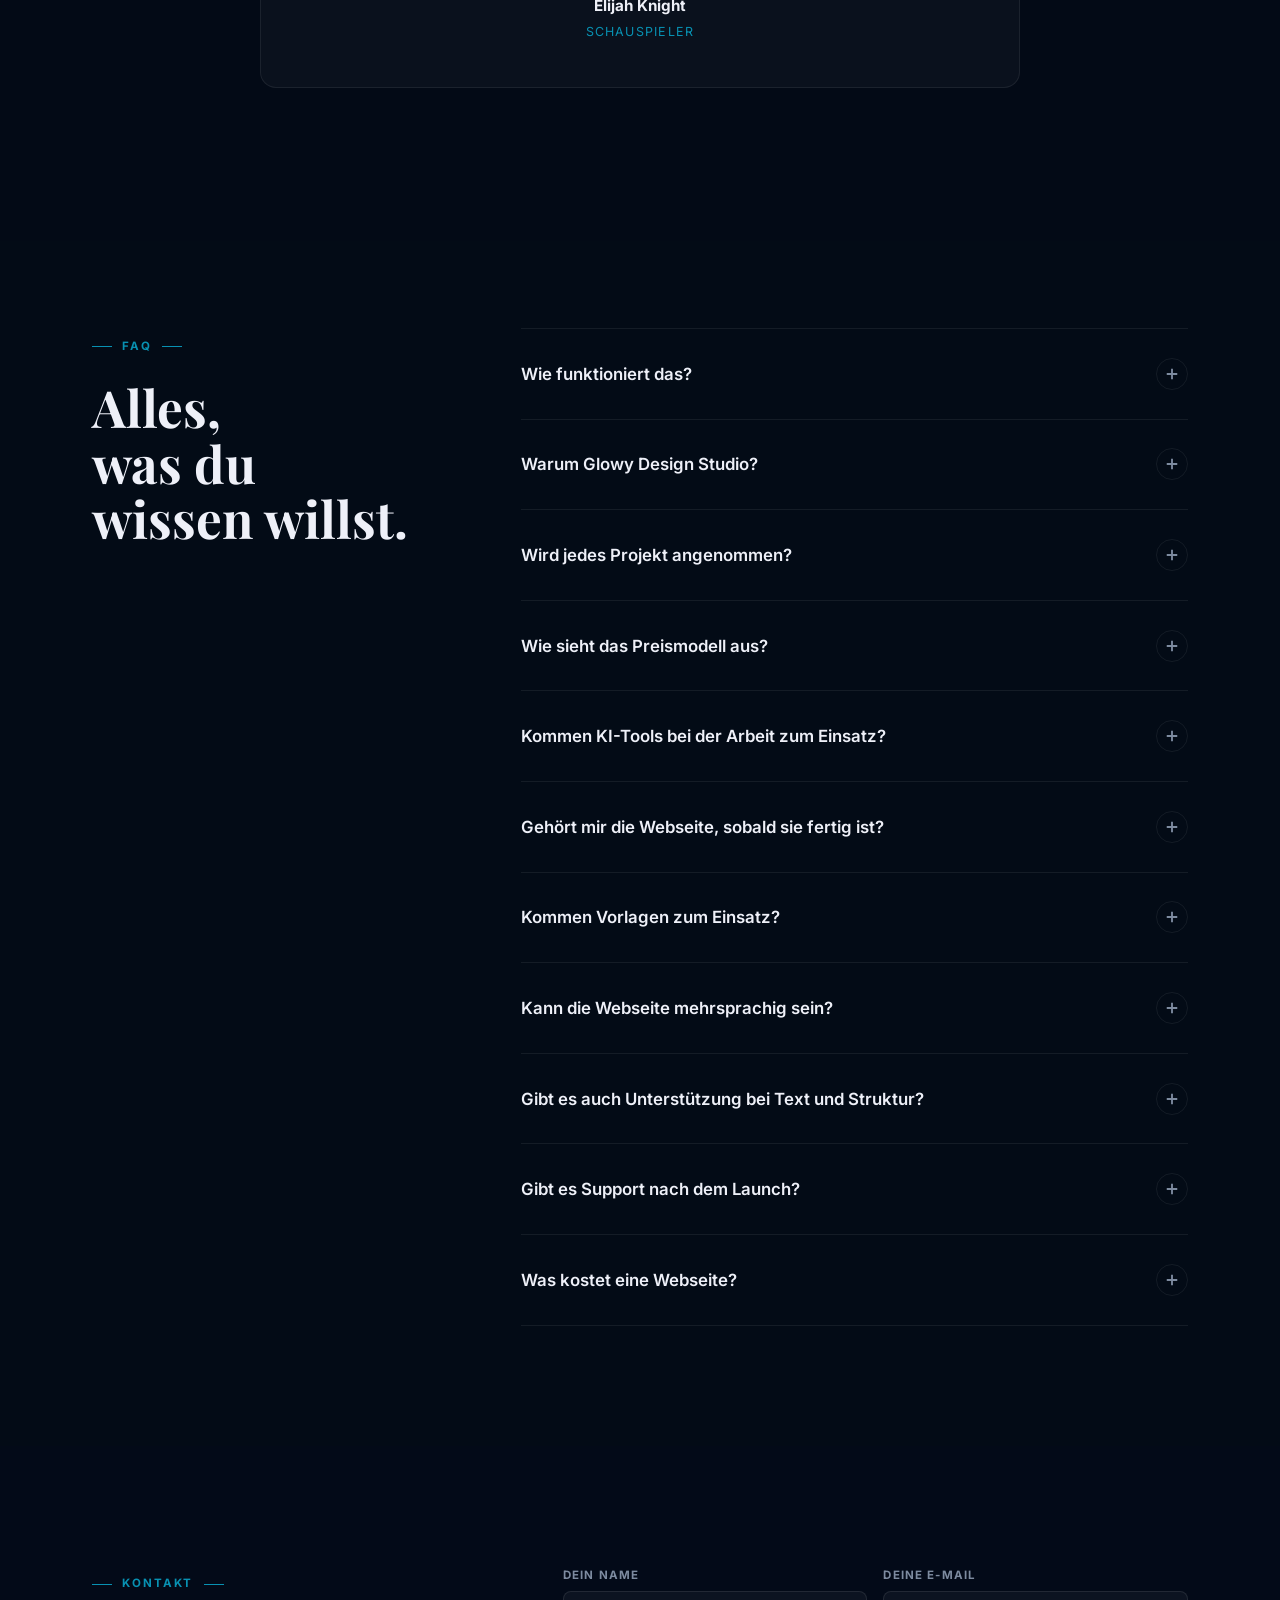
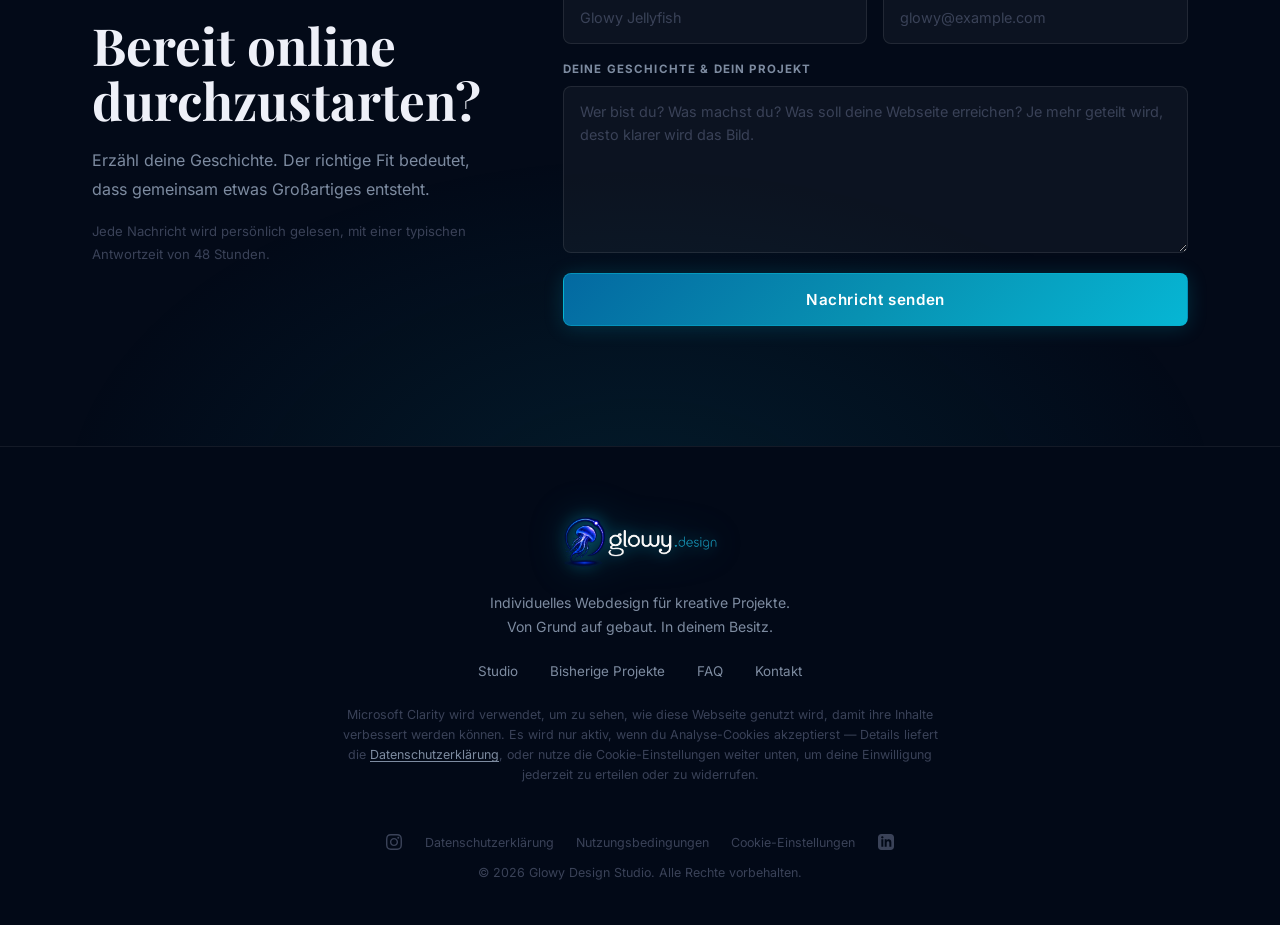
==== commit eae9d61b: "seo" ====
--- a/de/index.html
+++ b/de/index.html
@@ -3,8 +3,8 @@
 <head>
   <meta charset="UTF-8">
   <meta name="viewport" content="width=device-width, initial-scale=1.0">
-  <title>Glowy Design Studio │ Individuelles Webdesign für Kreative</title>
-  <meta name="description" content="Individuelle Webseiten für Wissenschaftler, Sportler, Künstler und Kreative. Von Grund auf gebaut, auf dich zugeschnitten, in deinem Besitz.">
+  <title>Website erstellen lassen (Schweiz) │ Glowy Design Studio</title>
+  <meta name="description" content="Individuelle Website erstellen lassen in der Schweiz: massgeschneidertes Webdesign für KMU, Vereine, Sportler und Kreative. Von Grund auf gebaut, dir gehörend.">
   <link rel="canonical" href="https://glowy.design/de/">
   <link rel="alternate" hreflang="en" href="https://glowy.design/">
   <link rel="alternate" hreflang="de" href="https://glowy.design/de/">
@@ -13,15 +13,15 @@
   <meta name="theme-color" content="#030a18">
   <meta property="og:type" content="website">
   <meta property="og:site_name" content="Glowy Design Studio">
-  <meta property="og:title" content="Glowy Design Studio │ Individuelles Webdesign für Kreative">
-  <meta property="og:description" content="Individuelle Webseiten für Wissenschaftler, Sportler, Künstler und Kreative. Von Grund auf gebaut, auf dich zugeschnitten, in deinem Besitz.">
+  <meta property="og:title" content="Website erstellen lassen (Schweiz) │ Glowy Design Studio">
+  <meta property="og:description" content="Individuelle Website erstellen lassen in der Schweiz: massgeschneidertes Webdesign für KMU, Vereine, Sportler und Kreative. Von Grund auf gebaut, dir gehörend.">
   <meta property="og:url" content="https://glowy.design/de/">
   <meta property="og:image" content="https://glowy.design/Assets/Logo/LogoGlowyDesign.jpg">
-  <meta property="og:locale" content="de_DE">
+  <meta property="og:locale" content="de_CH">
   <meta property="og:locale:alternate" content="en_US">
   <meta name="twitter:card" content="summary_large_image">
-  <meta name="twitter:title" content="Glowy Design Studio │ Individuelles Webdesign für Kreative">
-  <meta name="twitter:description" content="Individuelle Webseiten für Wissenschaftler, Sportler, Künstler und Kreative. Von Grund auf gebaut, auf dich zugeschnitten, in deinem Besitz.">
+  <meta name="twitter:title" content="Website erstellen lassen (Schweiz) │ Glowy Design Studio">
+  <meta name="twitter:description" content="Individuelle Website erstellen lassen in der Schweiz: massgeschneidertes Webdesign für KMU, Vereine, Sportler und Kreative. Von Grund auf gebaut, dir gehörend.">
   <meta name="twitter:image" content="https://glowy.design/Assets/Logo/LogoGlowyDesign.jpg">
   <link rel="icon" href="../Assets/Logo/transparentglowyfavicon.png" type="image/png">
   <link rel="stylesheet" href="../style.css">
@@ -34,11 +34,111 @@
     "logo": "https://glowy.design/Assets/Logo/LogoGlowyDesign.jpg",
     "image": "https://glowy.design/Assets/Logo/LogoGlowyDesign.jpg",
     "description": "Individuelle Webseiten für Wissenschaftler, Sportler, Künstler und Kreative. Von Grund auf gebaut, auf dich zugeschnitten, in deinem Besitz.",
-    "areaServed": "Worldwide",
+    "areaServed": {
+      "@type": "Country",
+      "name": "Switzerland"
+    },
+    "priceRange": "CHF 990 - CHF 4500+",
     "availableLanguage": ["English", "German"],
     "sameAs": [
       "https://www.instagram.com/glowy.jellyfish?igsh=MWVpdTN0enRxMTg2bg==",
       "https://www.linkedin.com/company/glowy-design/"
+    ]
+  }
+  </script>
+  <script type="application/ld+json">
+  {
+    "@context": "https://schema.org",
+    "@type": "FAQPage",
+    "mainEntity": [
+      {
+        "@type": "Question",
+        "name": "Wie funktioniert das?",
+        "acceptedAnswer": {
+          "@type": "Answer",
+          "text": "Der Prozess beginnt mit tiefem Verständnis für deine Persönlichkeit, deine Ziele und deine Ästhetik. Jede Webseite wird danach von Grund auf gebaut, ganz ohne Vorlagen. Sobald die Seite fertig ist, erhältst du alle Dateien mit vollem Eigentum und kannst sie selbst aktualisieren oder gegen eine kleine monatliche Gebühr betreuen lassen. Tracking wird eingerichtet, damit du siehst, wie deine Seite performt."
+        }
+      },
+      {
+        "@type": "Question",
+        "name": "Warum Glowy Design Studio?",
+        "acceptedAnswer": {
+          "@type": "Answer",
+          "text": "Glowy Design Studio verbindet menschliche Kreativität mit dem gezielten Einsatz von KI-Tools. Jedes Projekt kommt ohne Vorlagen aus, du erhältst die vollständige Codebasis, und jedes Detail wird mit Liebe und einem Blick fürs Marketing umgesetzt."
+        }
+      },
+      {
+        "@type": "Question",
+        "name": "Wird jedes Projekt angenommen?",
+        "acceptedAnswer": {
+          "@type": "Answer",
+          "text": "Nein. Nur sehr wenige Projekte werden gleichzeitig angenommen, damit jeder Kunde volle, ungeteilte Aufmerksamkeit erhält und die Webseite auf einem echten Verständnis für Welt, Publikum und Ambitionen aufbaut."
+        }
+      },
+      {
+        "@type": "Question",
+        "name": "Wie sieht das Preismodell aus?",
+        "acceptedAnswer": {
+          "@type": "Answer",
+          "text": "Da jedes Projekt individuell ist, wird der Preis persönlich besprochen und auf die Bedürfnisse und Erwartungen jedes Kunden abgestimmt."
+        }
+      },
+      {
+        "@type": "Question",
+        "name": "Kommen KI-Tools bei der Arbeit zum Einsatz?",
+        "acceptedAnswer": {
+          "@type": "Answer",
+          "text": "Ja. KI-Tools werden gezielt eingesetzt, um den Workflow zu optimieren und schneller zu iterieren. Der eigentliche Mehrwert für Kunden liegt jedoch im persönlichen Gefühl und Verständnis, das nur ein Mensch liefern kann."
+        }
+      },
+      {
+        "@type": "Question",
+        "name": "Gehört mir die Webseite, sobald sie fertig ist?",
+        "acceptedAnswer": {
+          "@type": "Answer",
+          "text": "Ja. Du besitzt den Code, die Inhalte, die Design-Assets und alle finalen Dateien, die für dein Projekt erstellt wurden, vollständig."
+        }
+      },
+      {
+        "@type": "Question",
+        "name": "Kommen Vorlagen zum Einsatz?",
+        "acceptedAnswer": {
+          "@type": "Answer",
+          "text": "Nein. Generische Vorlagen werden nicht einfach ausgefüllt. Jede Webseite wird individuell um dein Projekt, deine Geschichte und dein Publikum herum gestaltet."
+        }
+      },
+      {
+        "@type": "Question",
+        "name": "Kann die Webseite mehrsprachig sein?",
+        "acceptedAnswer": {
+          "@type": "Answer",
+          "text": "Ja. Mehrsprachige Webseiten können für Kunden erstellt werden, die ein Publikum in verschiedenen Sprachen erreichen möchten, zum Beispiel Englisch und Deutsch, oder Deutsch und Französisch."
+        }
+      },
+      {
+        "@type": "Question",
+        "name": "Gibt es auch Unterstützung bei Text und Struktur?",
+        "acceptedAnswer": {
+          "@type": "Answer",
+          "text": "Ja. Unterstützung gibt es bei der Struktur, der Botschaft und den Formulierungen der Webseite, damit Besucher schnell verstehen, wer du bist, was du anbietest und wie sie dich erreichen können."
+        }
+      },
+      {
+        "@type": "Question",
+        "name": "Gibt es Support nach dem Launch?",
+        "acceptedAnswer": {
+          "@type": "Answer",
+          "text": "Ja. Monatliche, wöchentliche und Priority-Care-Pläne stehen für Kunden bereit, die regelmässige Updates, Wartung oder Support wünschen, nachdem die Webseite online ist."
+        }
+      },
+      {
+        "@type": "Question",
+        "name": "Was kostet eine Webseite?",
+        "acceptedAnswer": {
+          "@type": "Answer",
+          "text": "Projekte starten in der Regel bei CHF 990 für eine reduzierte One-Page-Webseite. Die meisten vollständigen Webseiten liegen zwischen CHF 2500 und CHF 4500, abhängig von Seitenzahl, Inhalt, Animationen und technischen Anforderungen. Vollwertige Flagship-Markenerlebnisse starten in der Regel bei CHF 4500. Nach einem kurzen Gespräch gibt es ein klares Festpreisangebot."
+        }
+      }
     ]
   }
   </script>
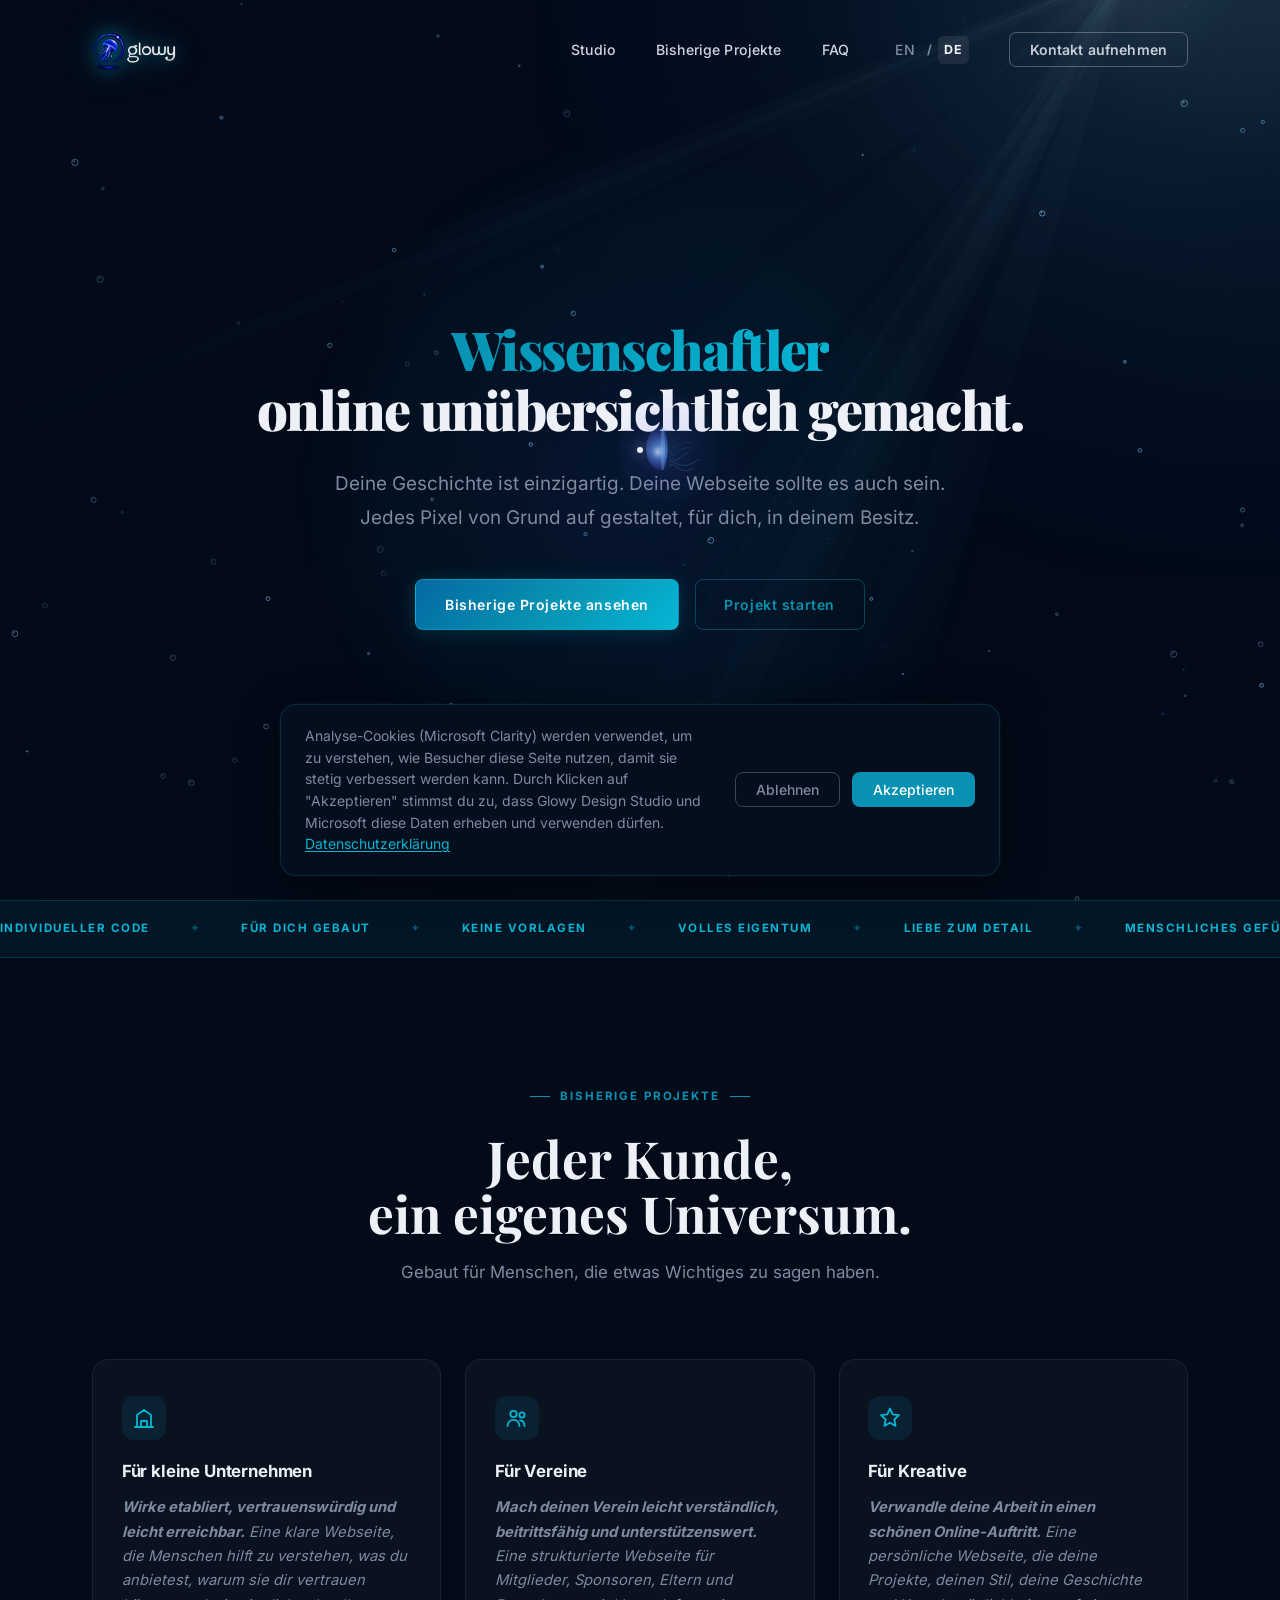
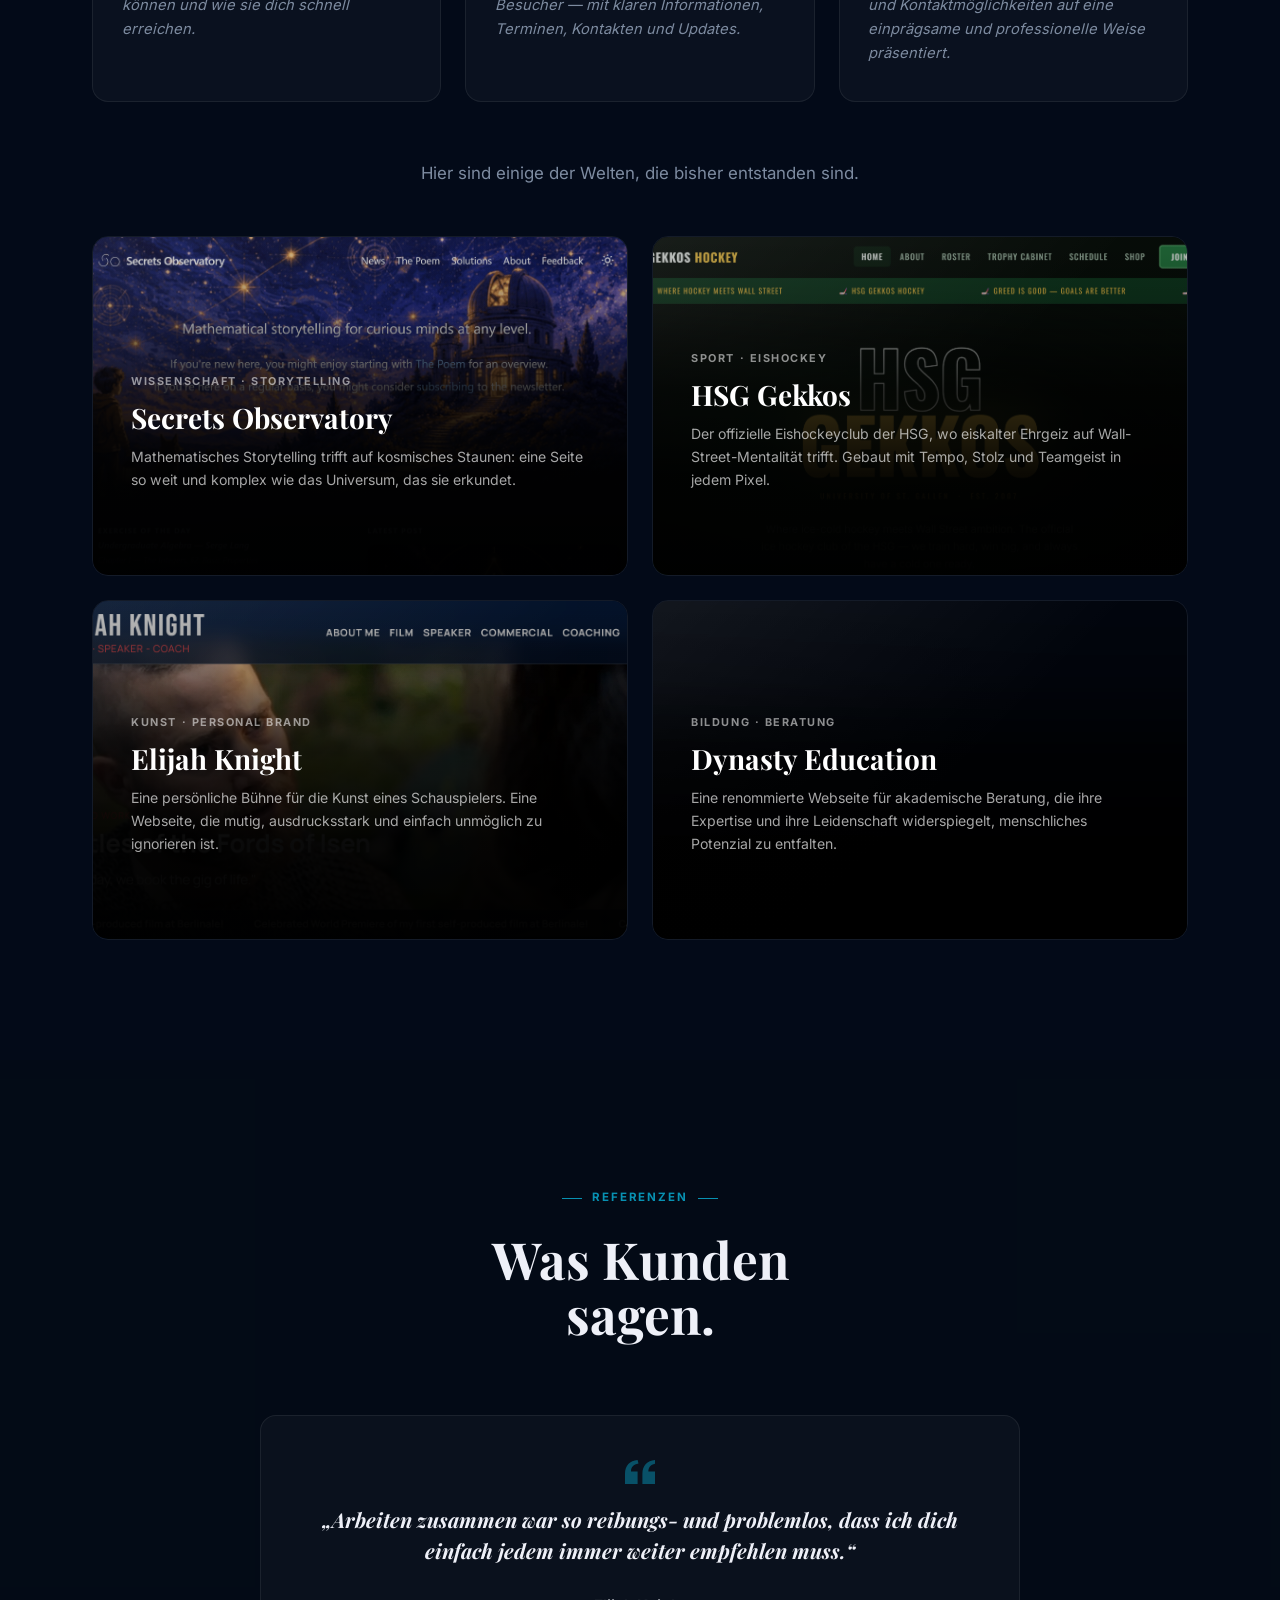
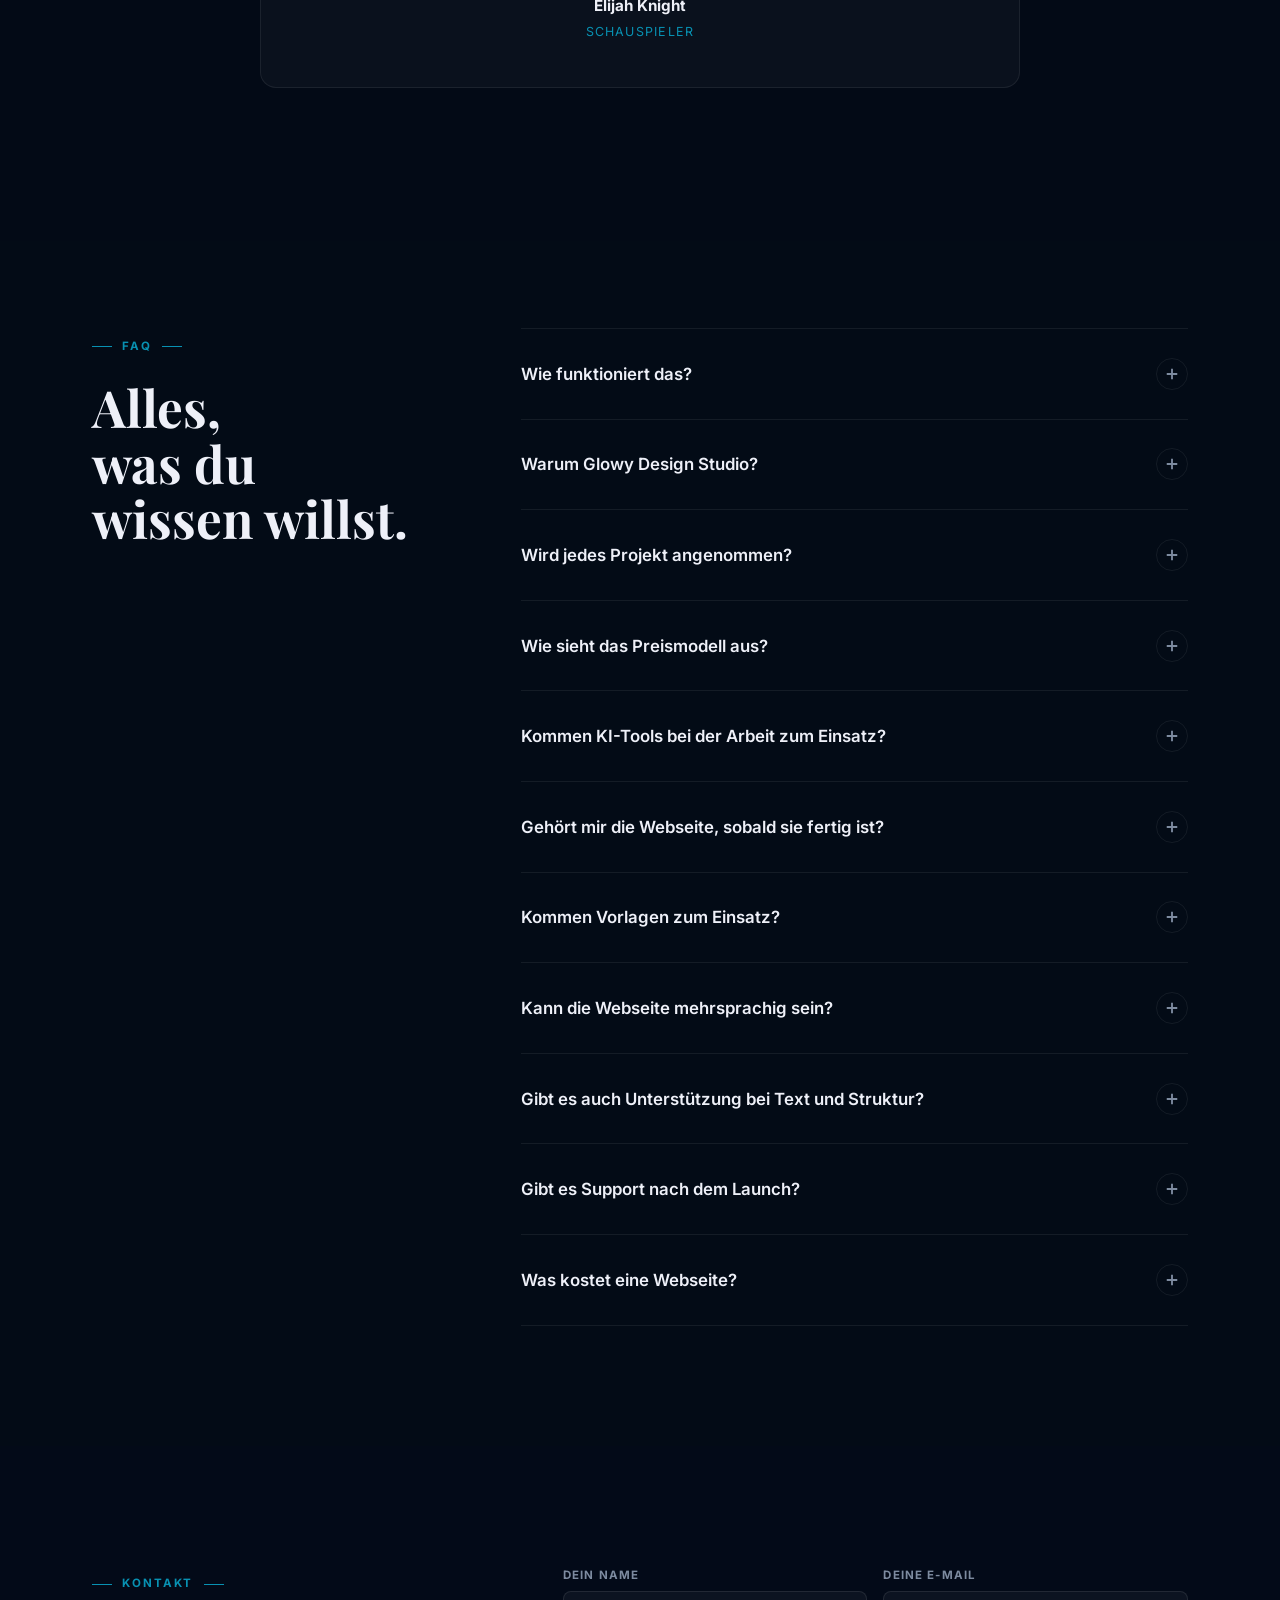
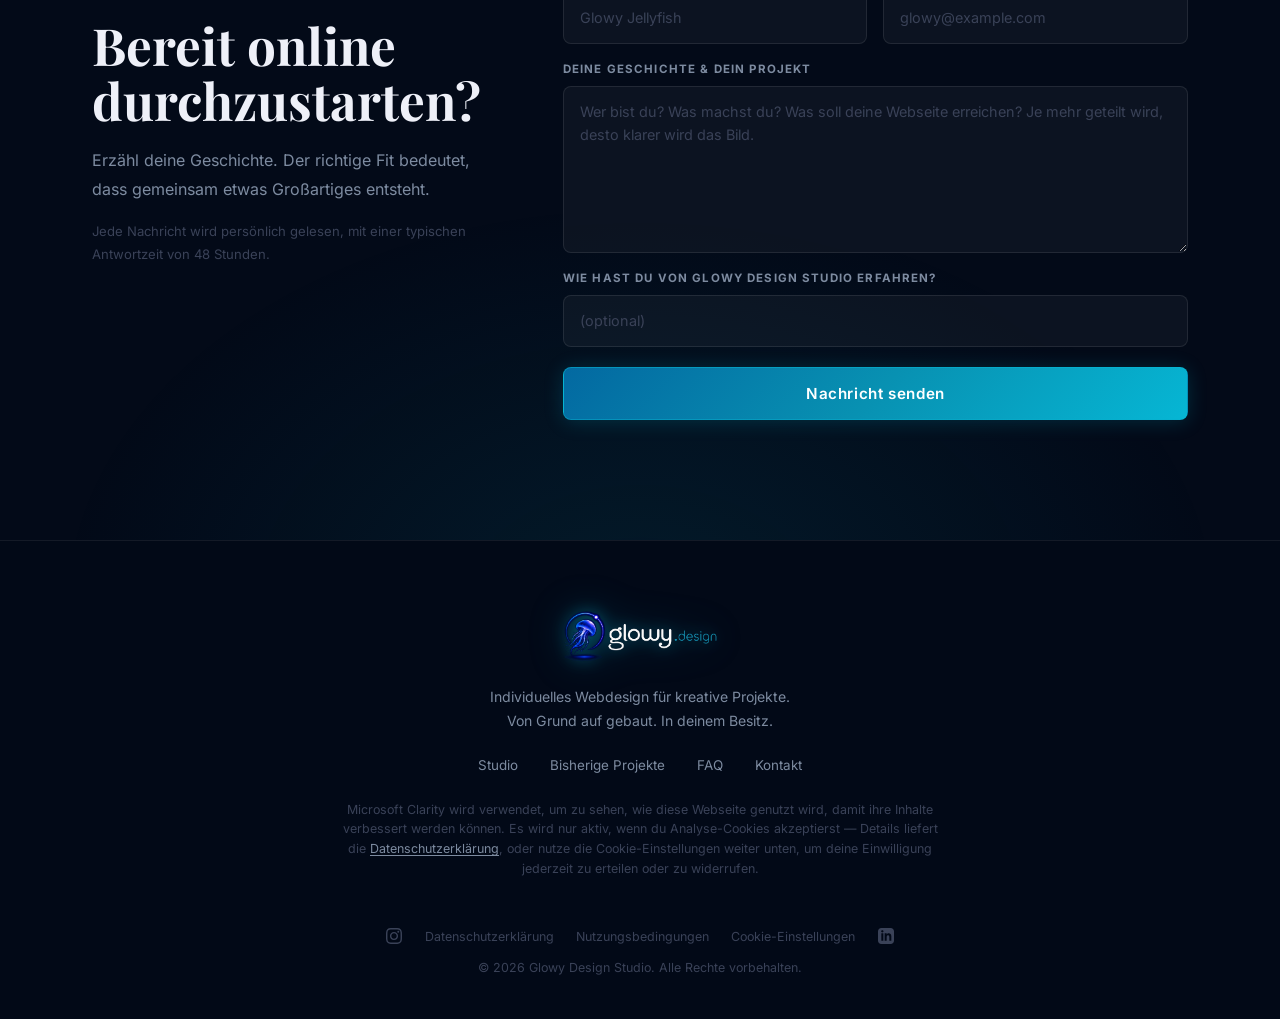
==== commit 6abb43a7: "where did you hear about us button added" ====
--- a/de/index.html
+++ b/de/index.html
@@ -530,6 +530,10 @@
               <label for="cf-msg">Deine Geschichte &amp; dein Projekt</label>
               <textarea id="cf-msg" name="message" rows="6" placeholder="Wer bist du? Was machst du? Was soll deine Webseite erreichen? Je mehr geteilt wird, desto klarer wird das Bild." required></textarea>
             </div>
+            <div class="form-group">
+              <label for="cf-heard">Wie hast du von Glowy Design Studio erfahren?</label>
+              <input type="text" id="cf-heard" name="heard_about" placeholder="(optional)">
+            </div>
             <button type="submit" class="btn btn-primary btn-lg">Nachricht senden</button>
           </form>
         </div>
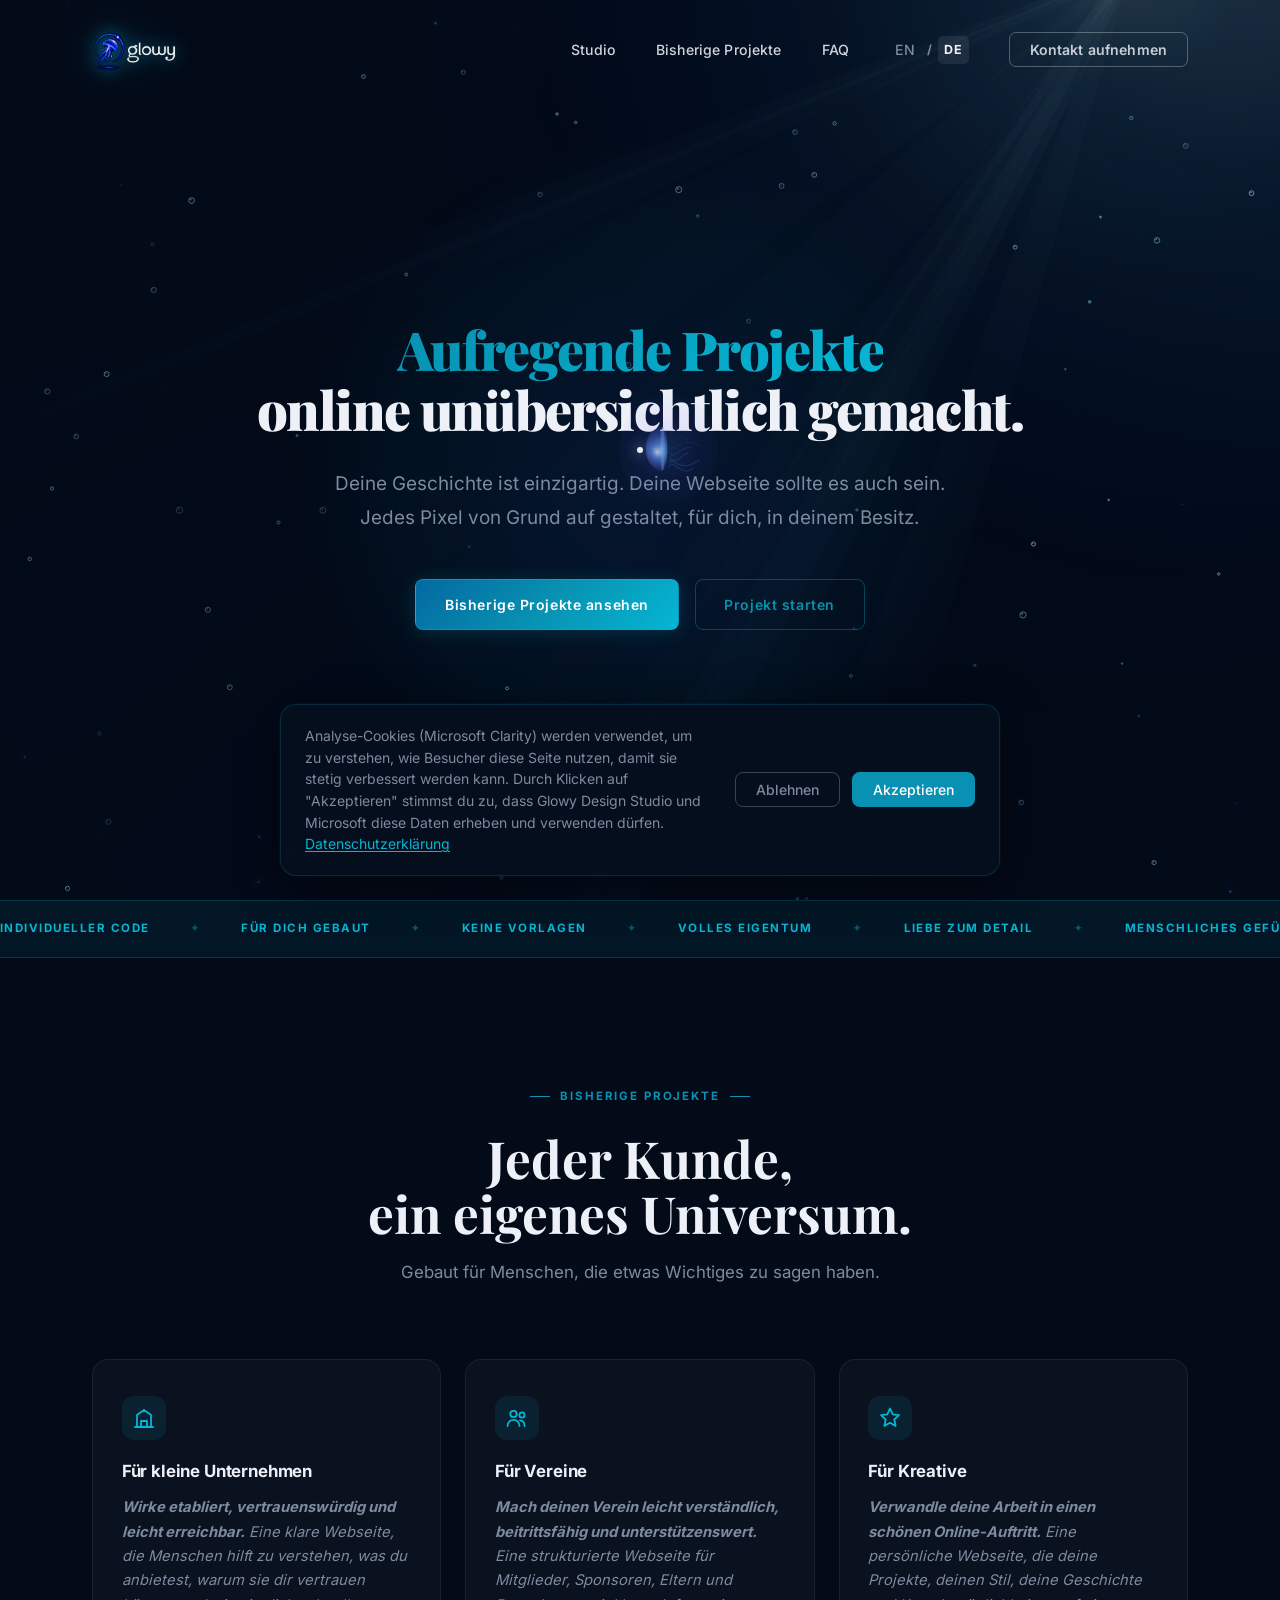
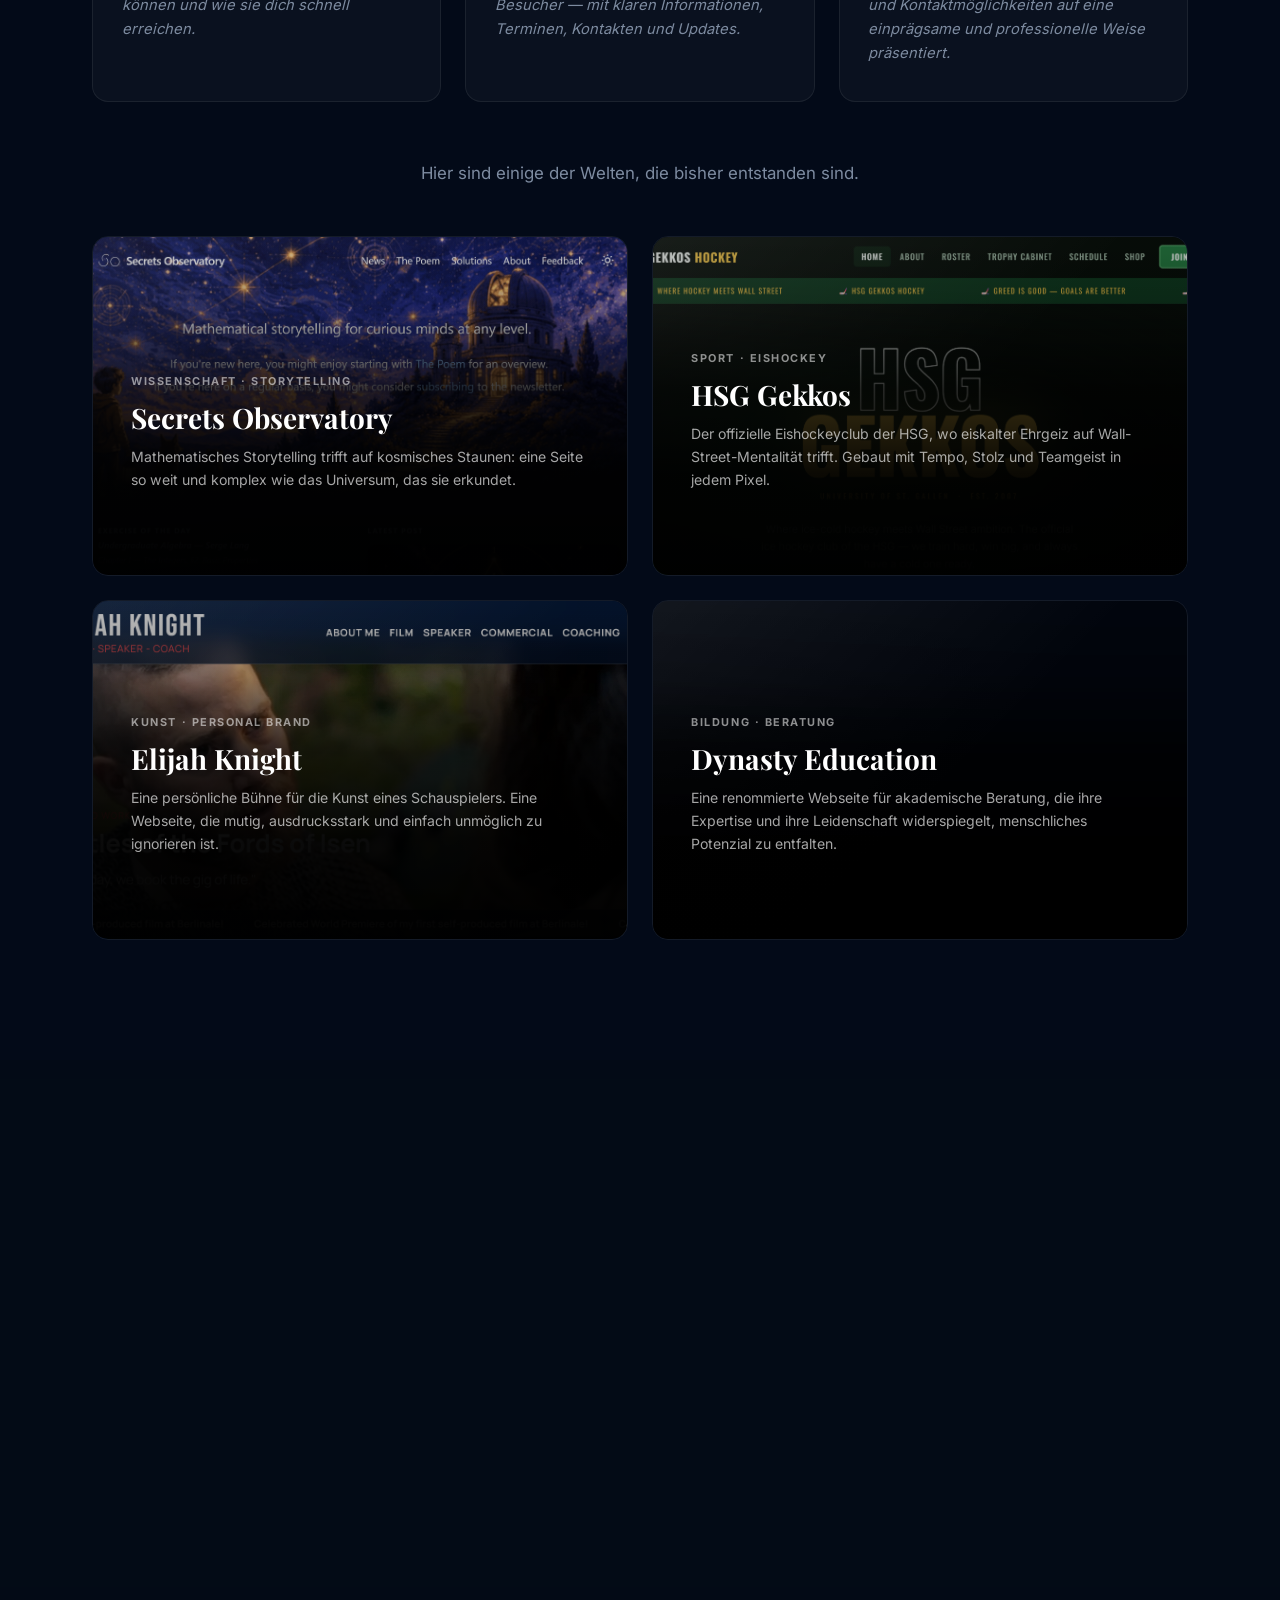
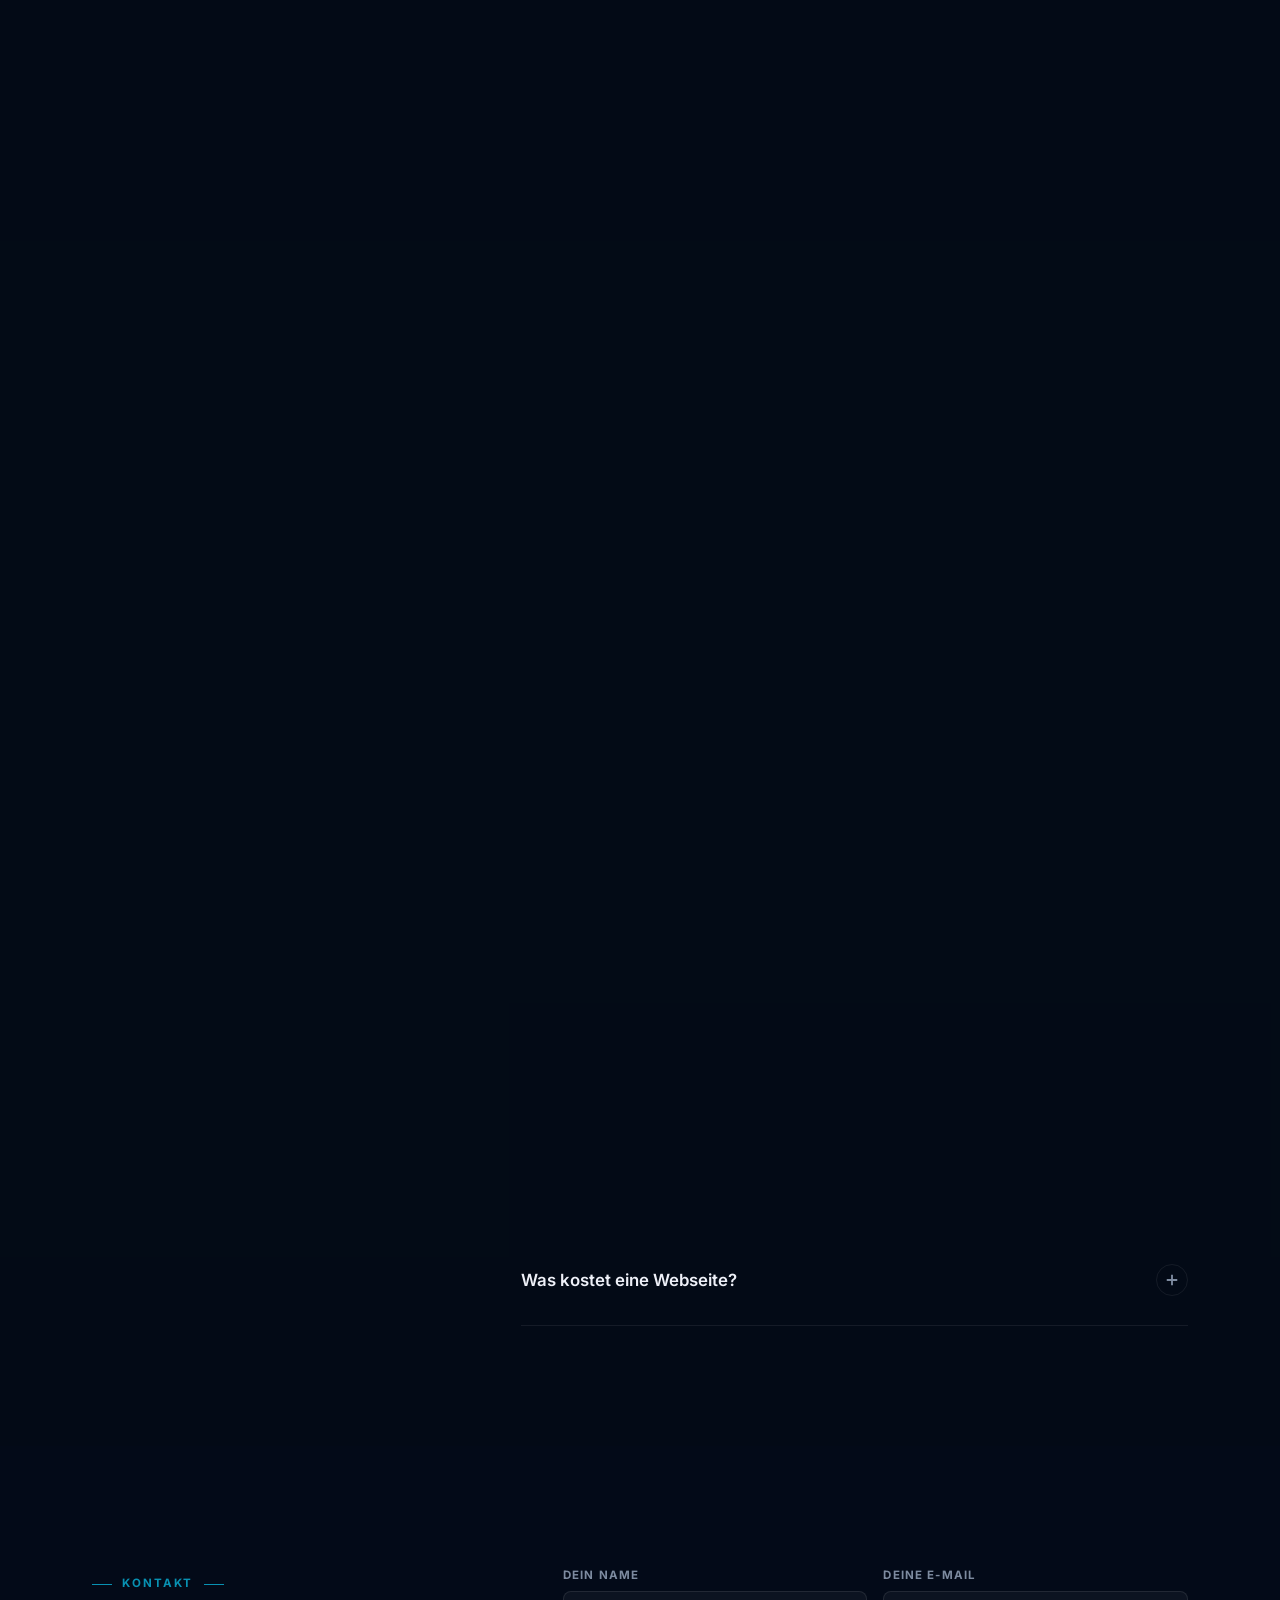
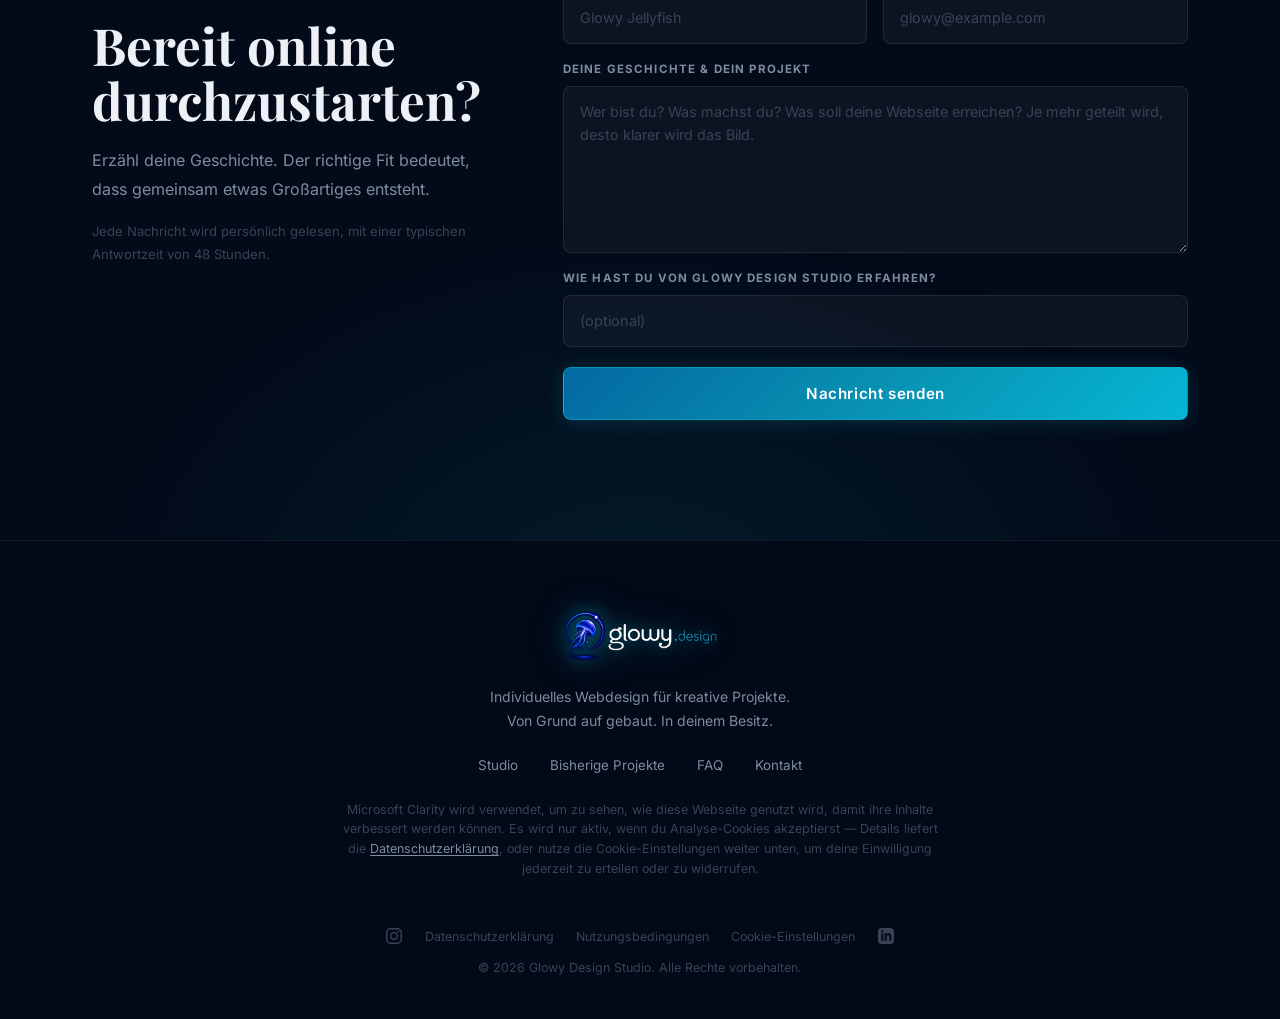
==== commit 2796c662: "firefox chages" ====
--- a/de/index.html
+++ b/de/index.html
@@ -100,6 +100,7 @@
         }
       },
       {
+        
         "@type": "Question",
         "name": "Kommen Vorlagen zum Einsatz?",
         "acceptedAnswer": {
--- a/style.css
+++ b/style.css
@@ -46,7 +46,7 @@
 }
 
 *, *::before, *::after { box-sizing: border-box; margin: 0; padding: 0; }
-html { scroll-behavior: smooth; font-size: 16px; }
+html { scroll-behavior: smooth; font-size: 16px; overflow-x: hidden; }
 body {
   background: var(--bg);
   color: var(--text);
@@ -1182,7 +1182,7 @@
 #particleCanvas {
   position: fixed !important;
   top: 0 !important; left: 0 !important;
-  width: 100vw !important; height: 100vh !important;
+  width: 100% !important; height: 100% !important;
   z-index: 0;
   pointer-events: none;
 }
@@ -1309,3 +1309,11 @@
   .cookie-banner-inner { flex-direction: column; align-items: flex-start; }
   .cookie-actions { width: 100%; justify-content: flex-end; }
 }
+
+/* Firefox-only: grid item's automatic min-width:auto lets the testimonial
+   card overflow its track on narrow screens instead of shrinking. */
+@supports (-moz-appearance: none) {
+  @media (max-width: 760px) {
+    .testimonial-card { min-width: 0; }
+  }
+}
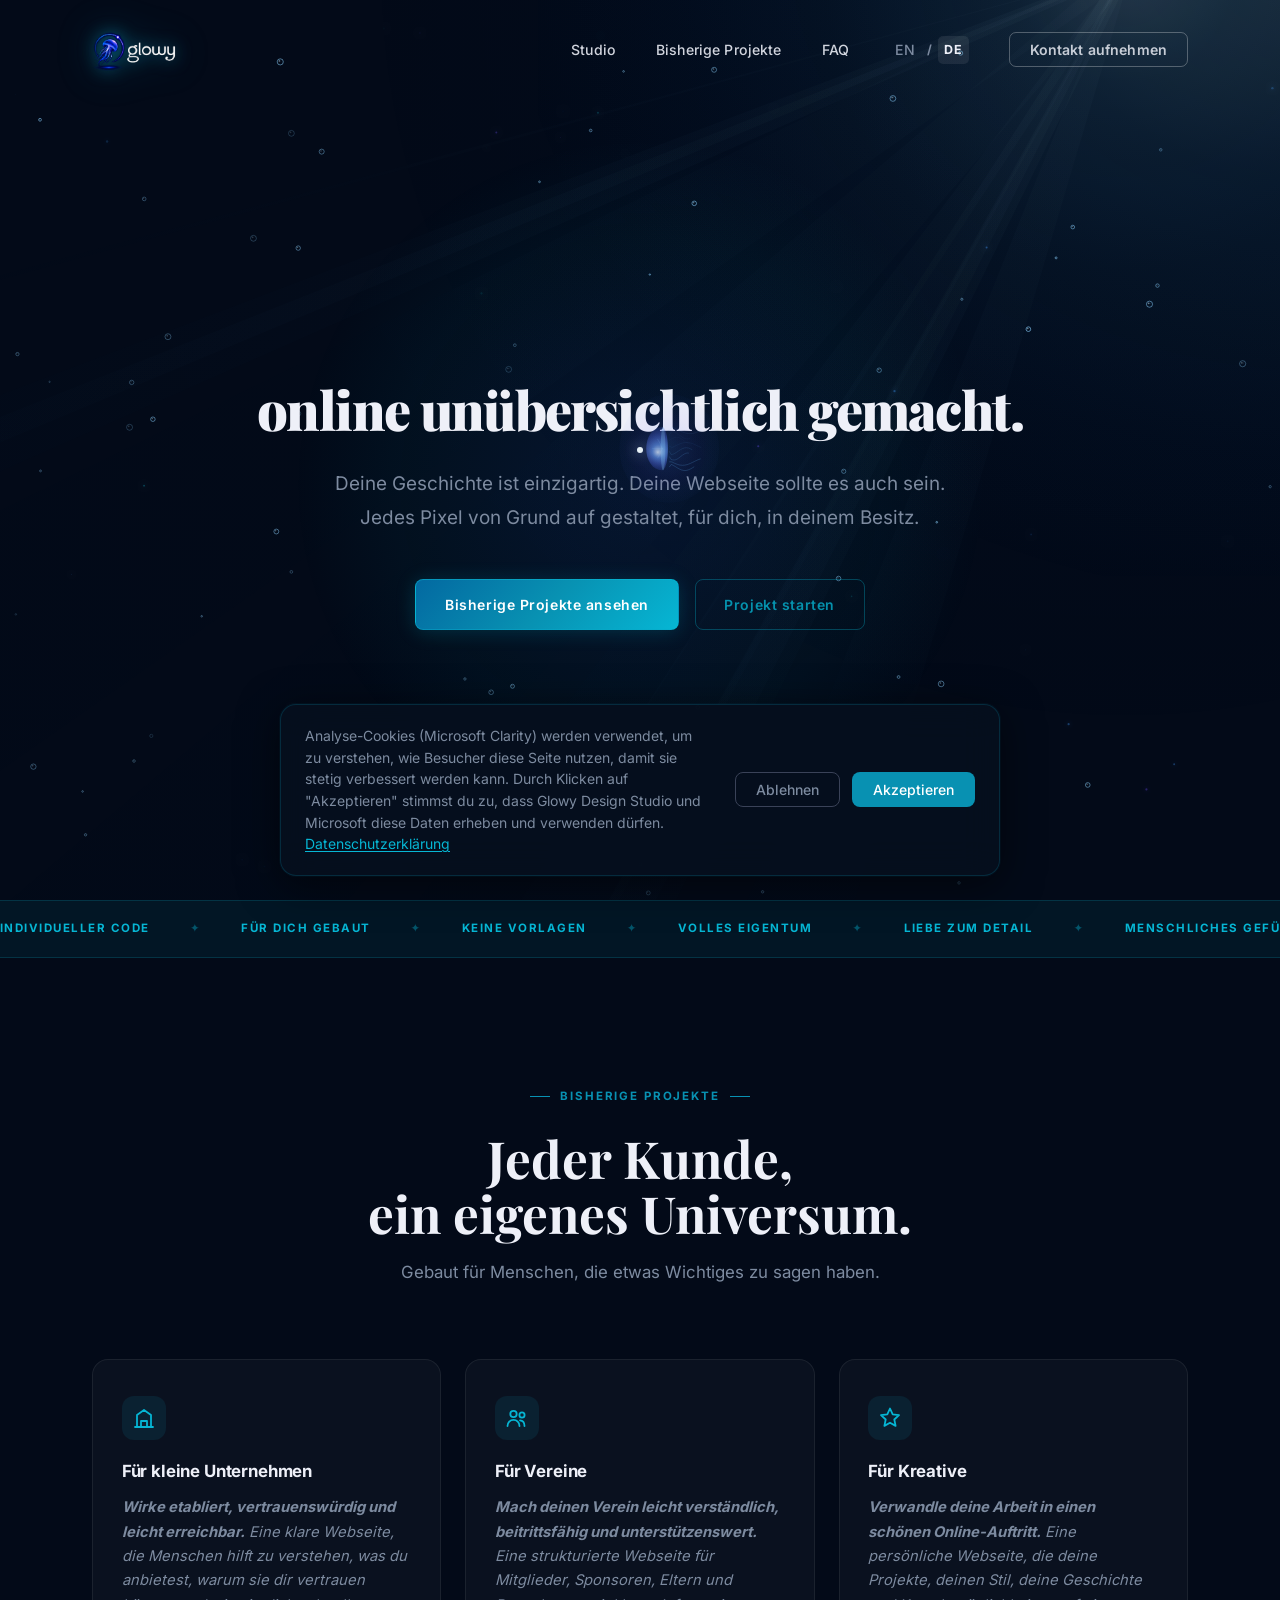
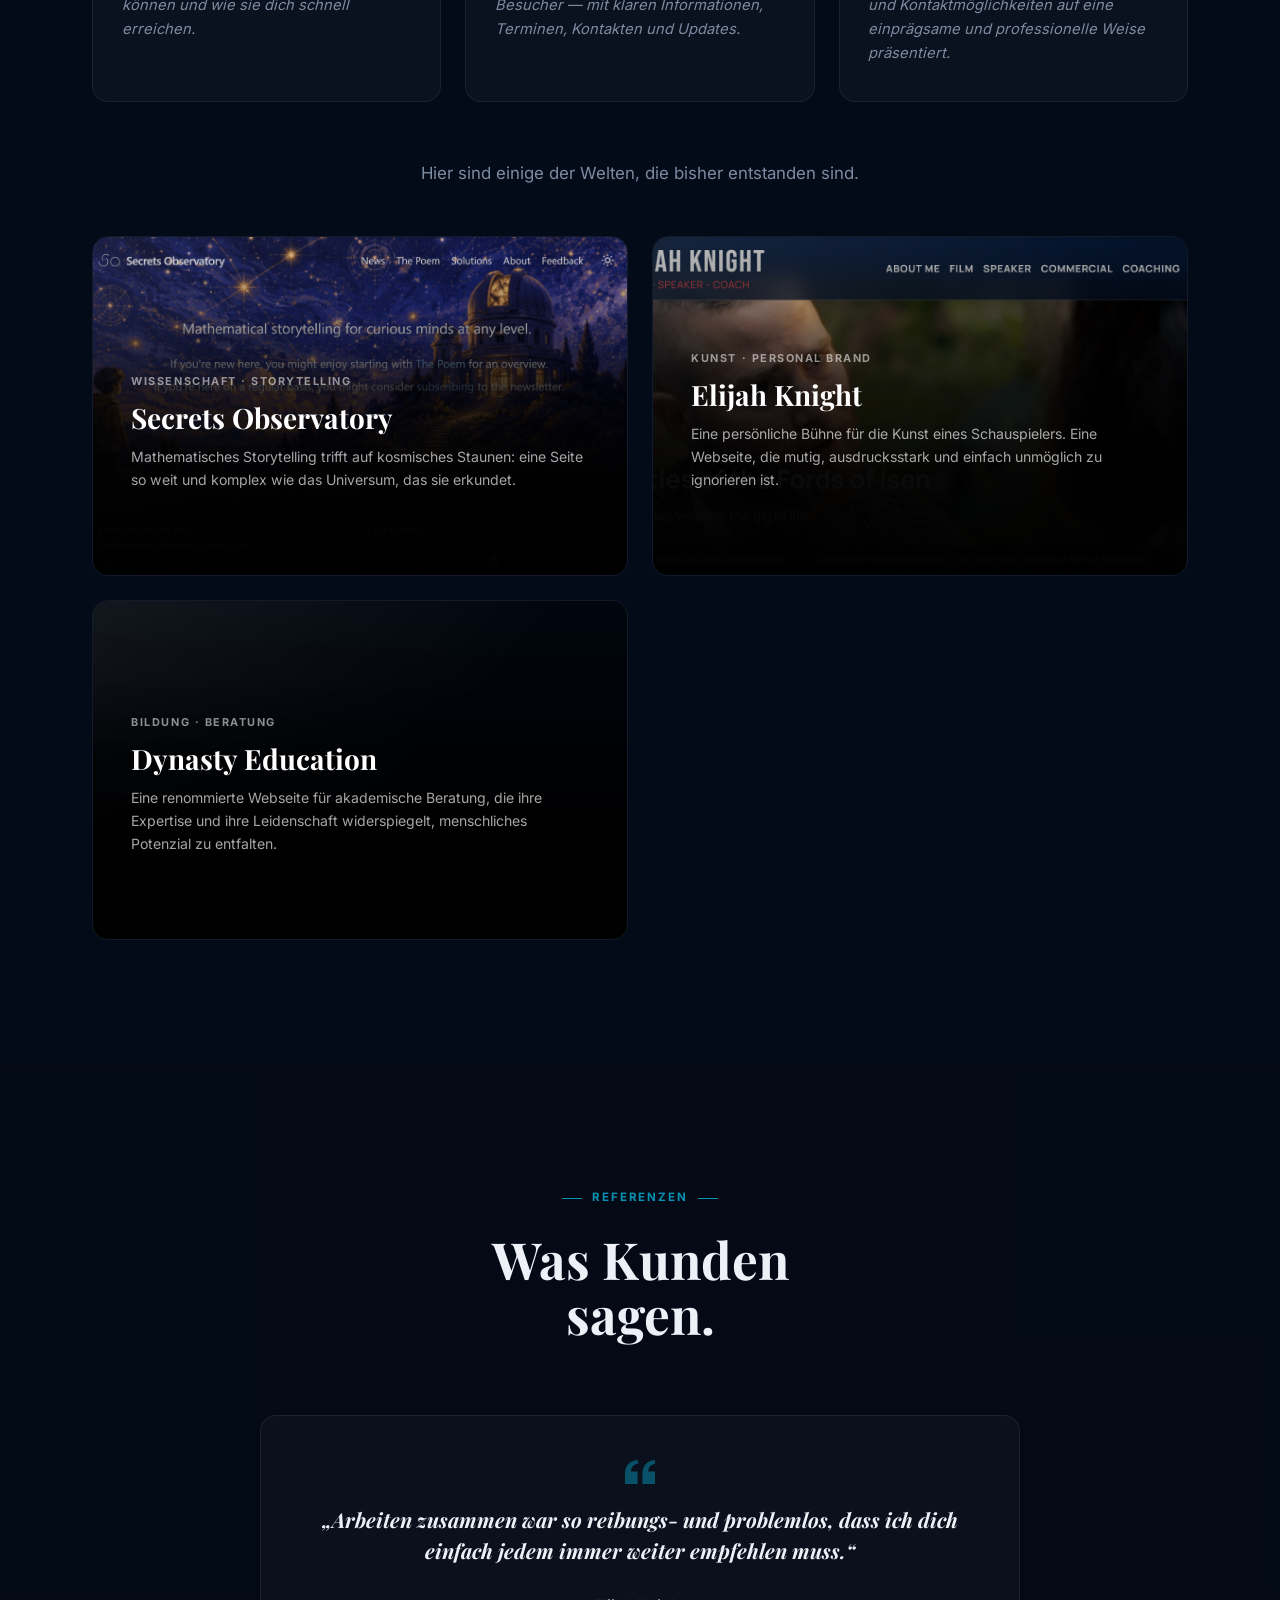
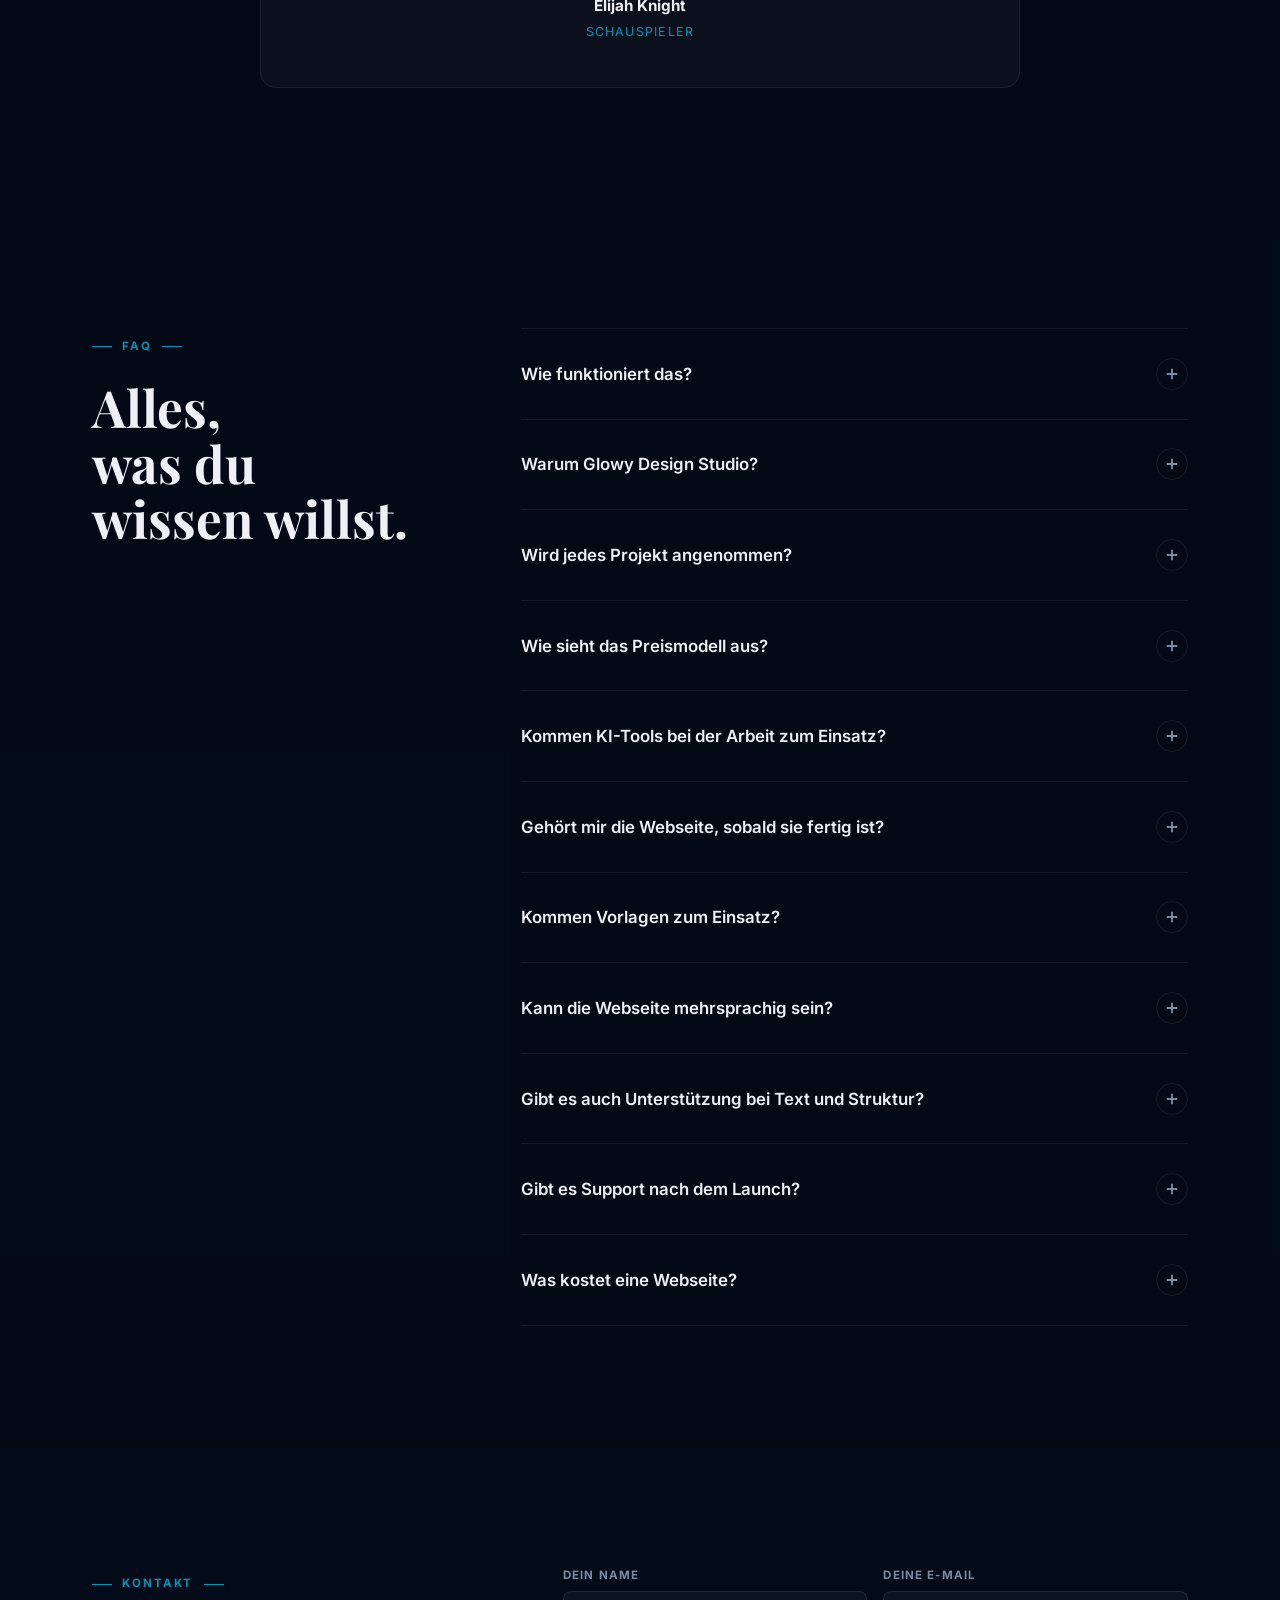
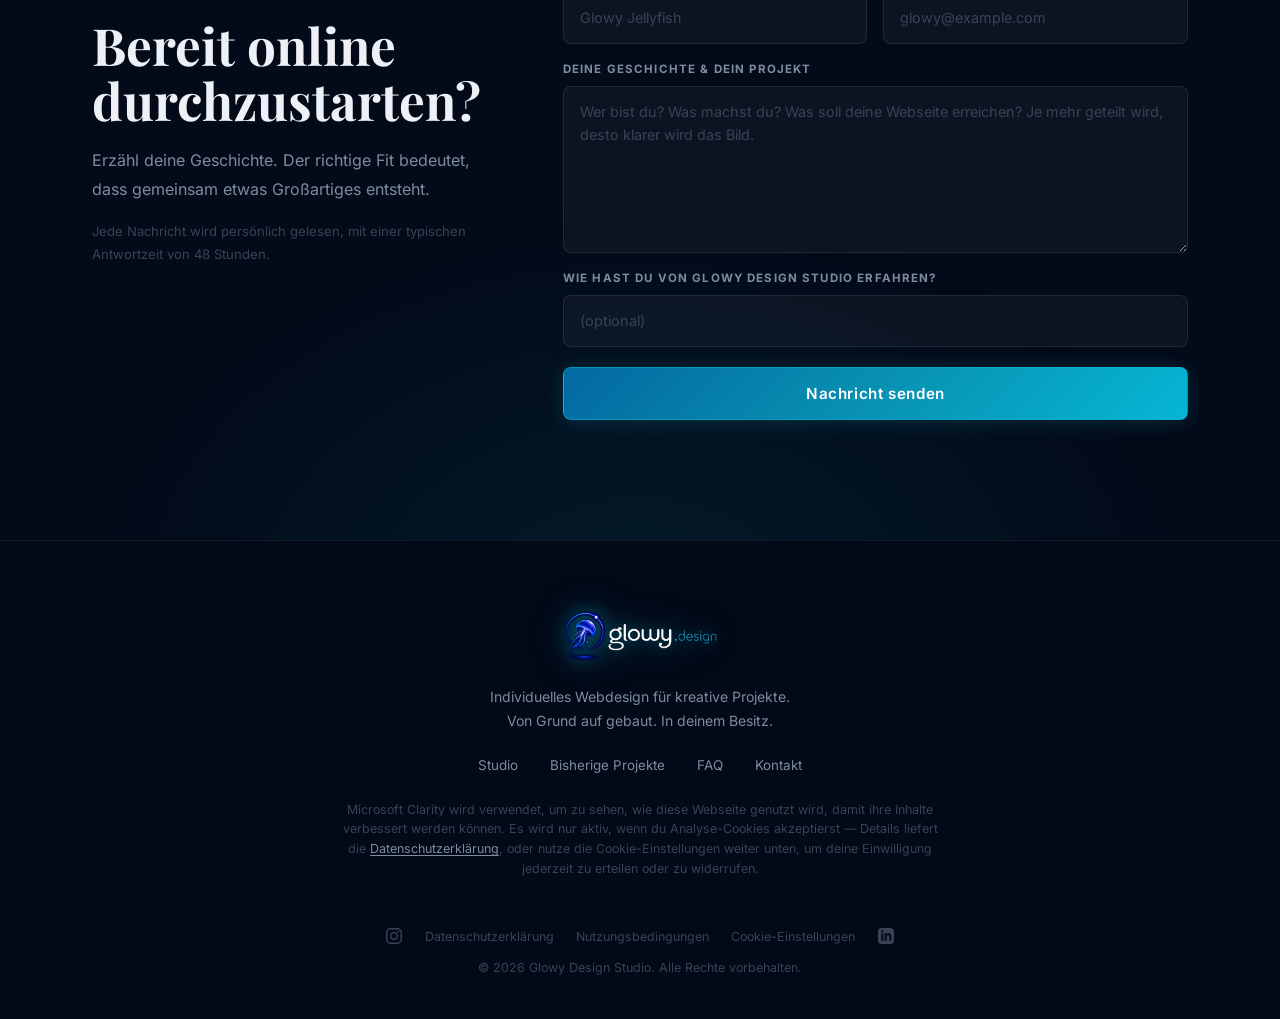
==== commit f19d0719: "commented out hsg gekkos and czech and Slovak union" ====
--- a/de/index.html
+++ b/de/index.html
@@ -253,6 +253,7 @@
           </div>
         </a>
 
+        <!--
         <a href="https://flairysky.github.io/gekkos/" target="_blank" rel="noopener" class="project-card reveal-item">
           <div class="card-bg" style="background-image:linear-gradient(rgba(0,0,0,0.2),rgba(0,0,0,0.2)),url('../Assets/IcehockeyTeam.png');background-size:cover;background-position:center top;"></div>
           <div class="card-shine"></div>
@@ -263,6 +264,7 @@
             <span class="card-link">Website besuchen <svg width="14" height="14" viewBox="0 0 24 24" fill="none" stroke="currentColor" stroke-width="2.5"><path d="M7 17L17 7M17 7H7M17 7v10"/></svg></span>
           </div>
         </a>
+        -->
 
         <a href="http://actorelijahknight.com/" target="_blank" rel="noopener" class="project-card reveal-item">
           <div class="card-bg" style="background-image:linear-gradient(rgba(0,0,0,0.28),rgba(0,0,0,0.28)),url('../Assets/EliahKnight.png');background-size:cover;background-position:center top;"></div>
